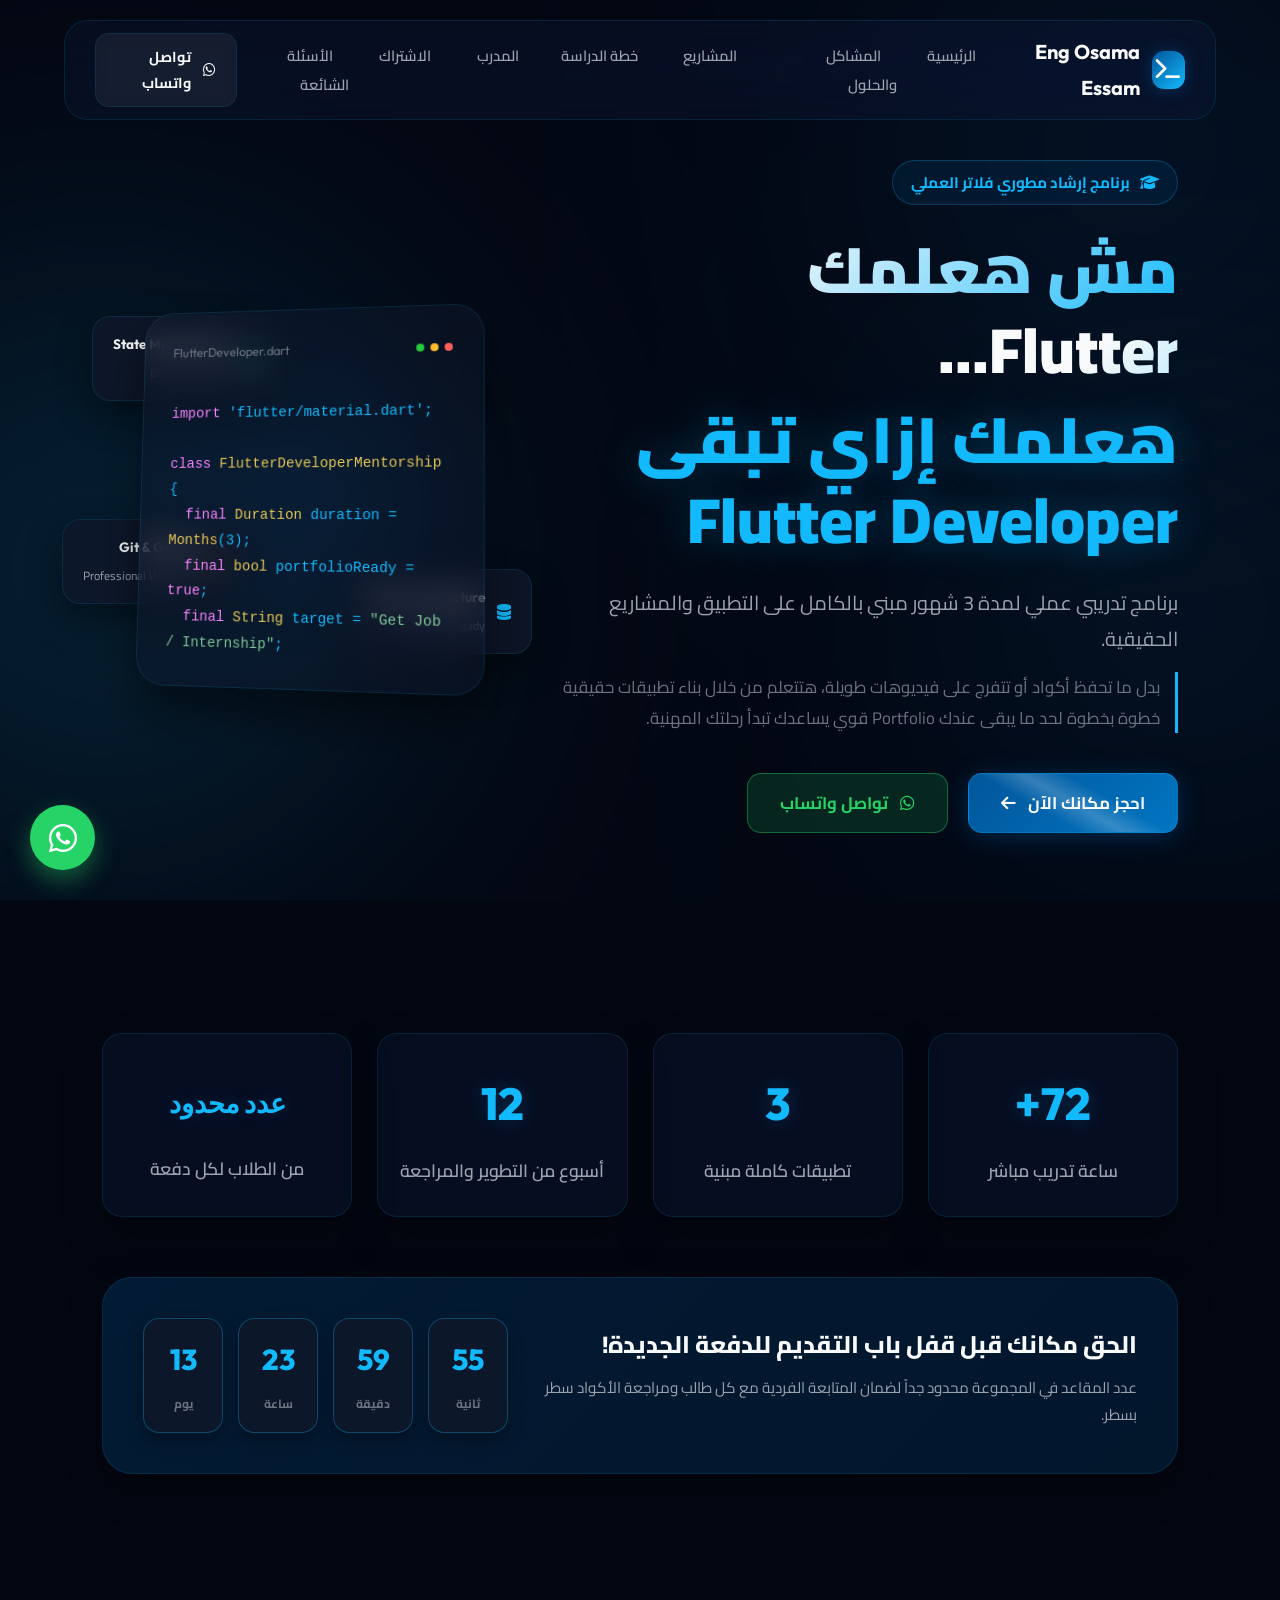
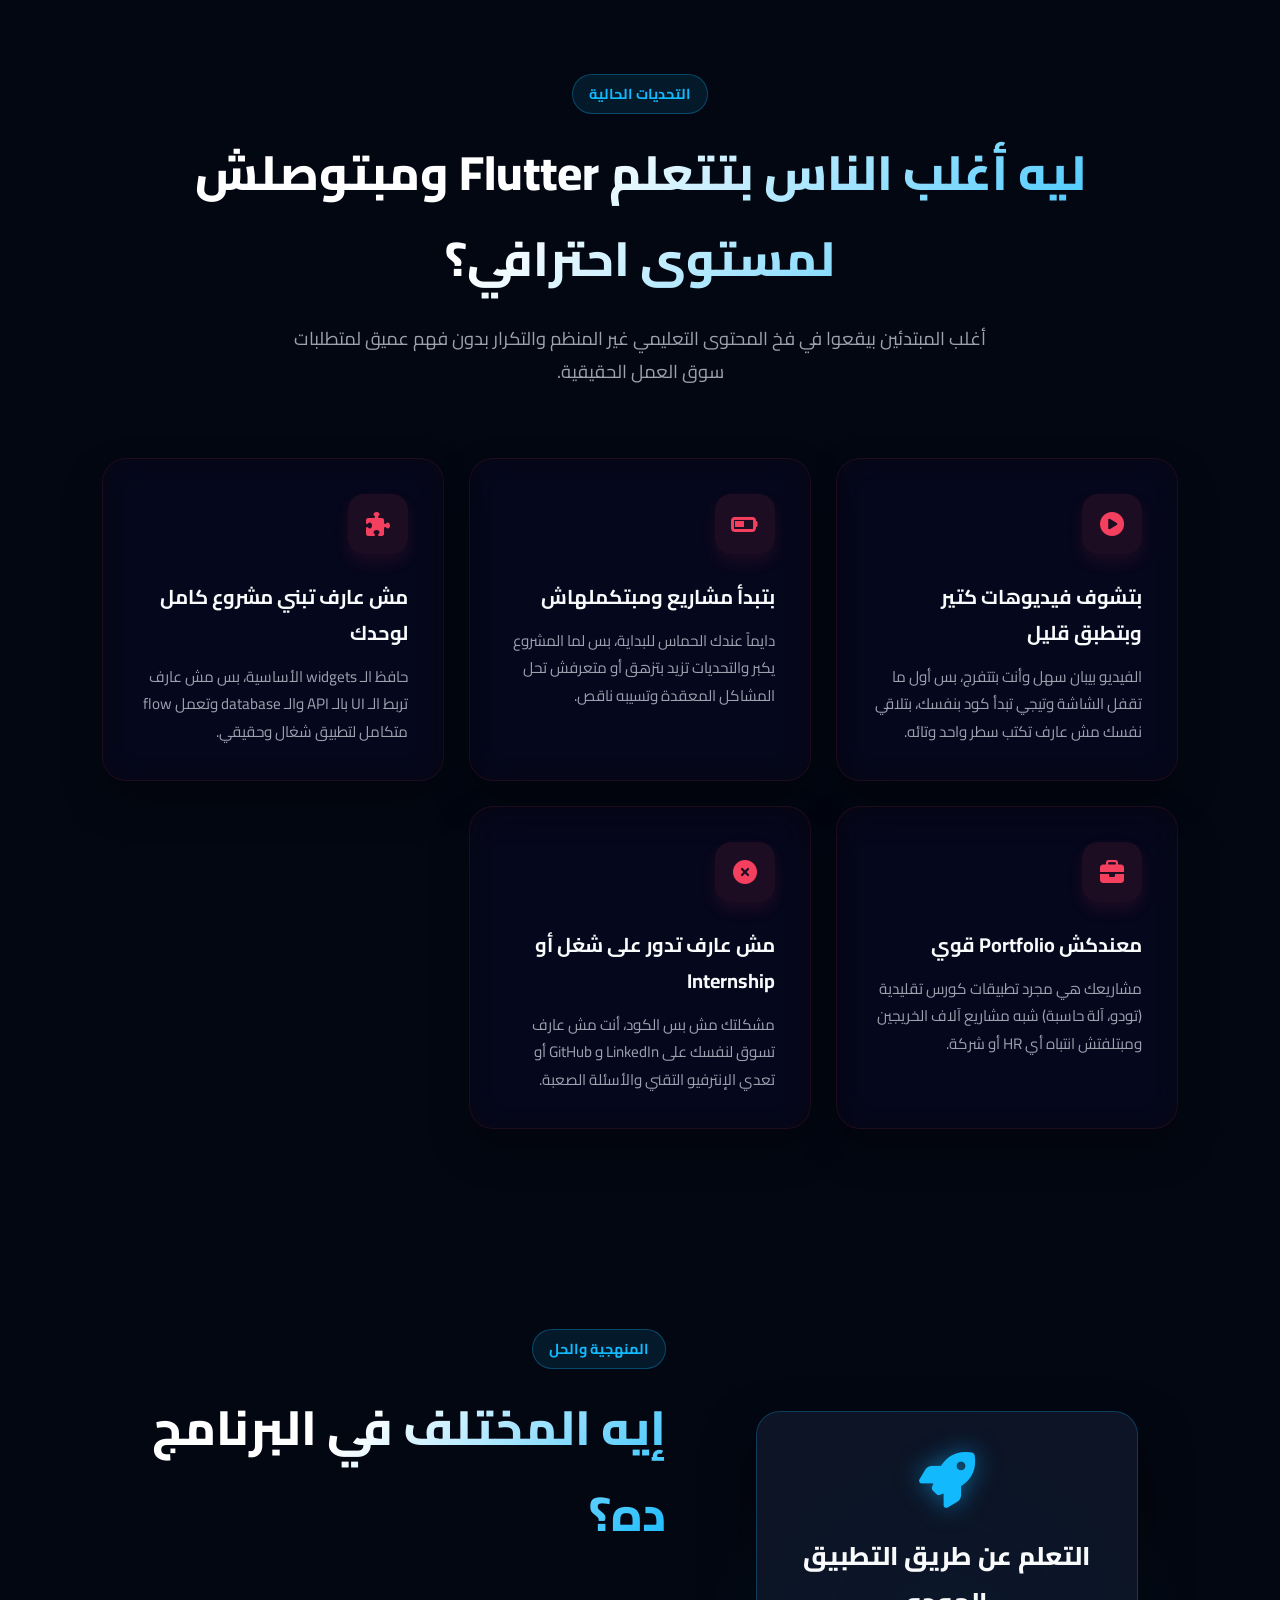
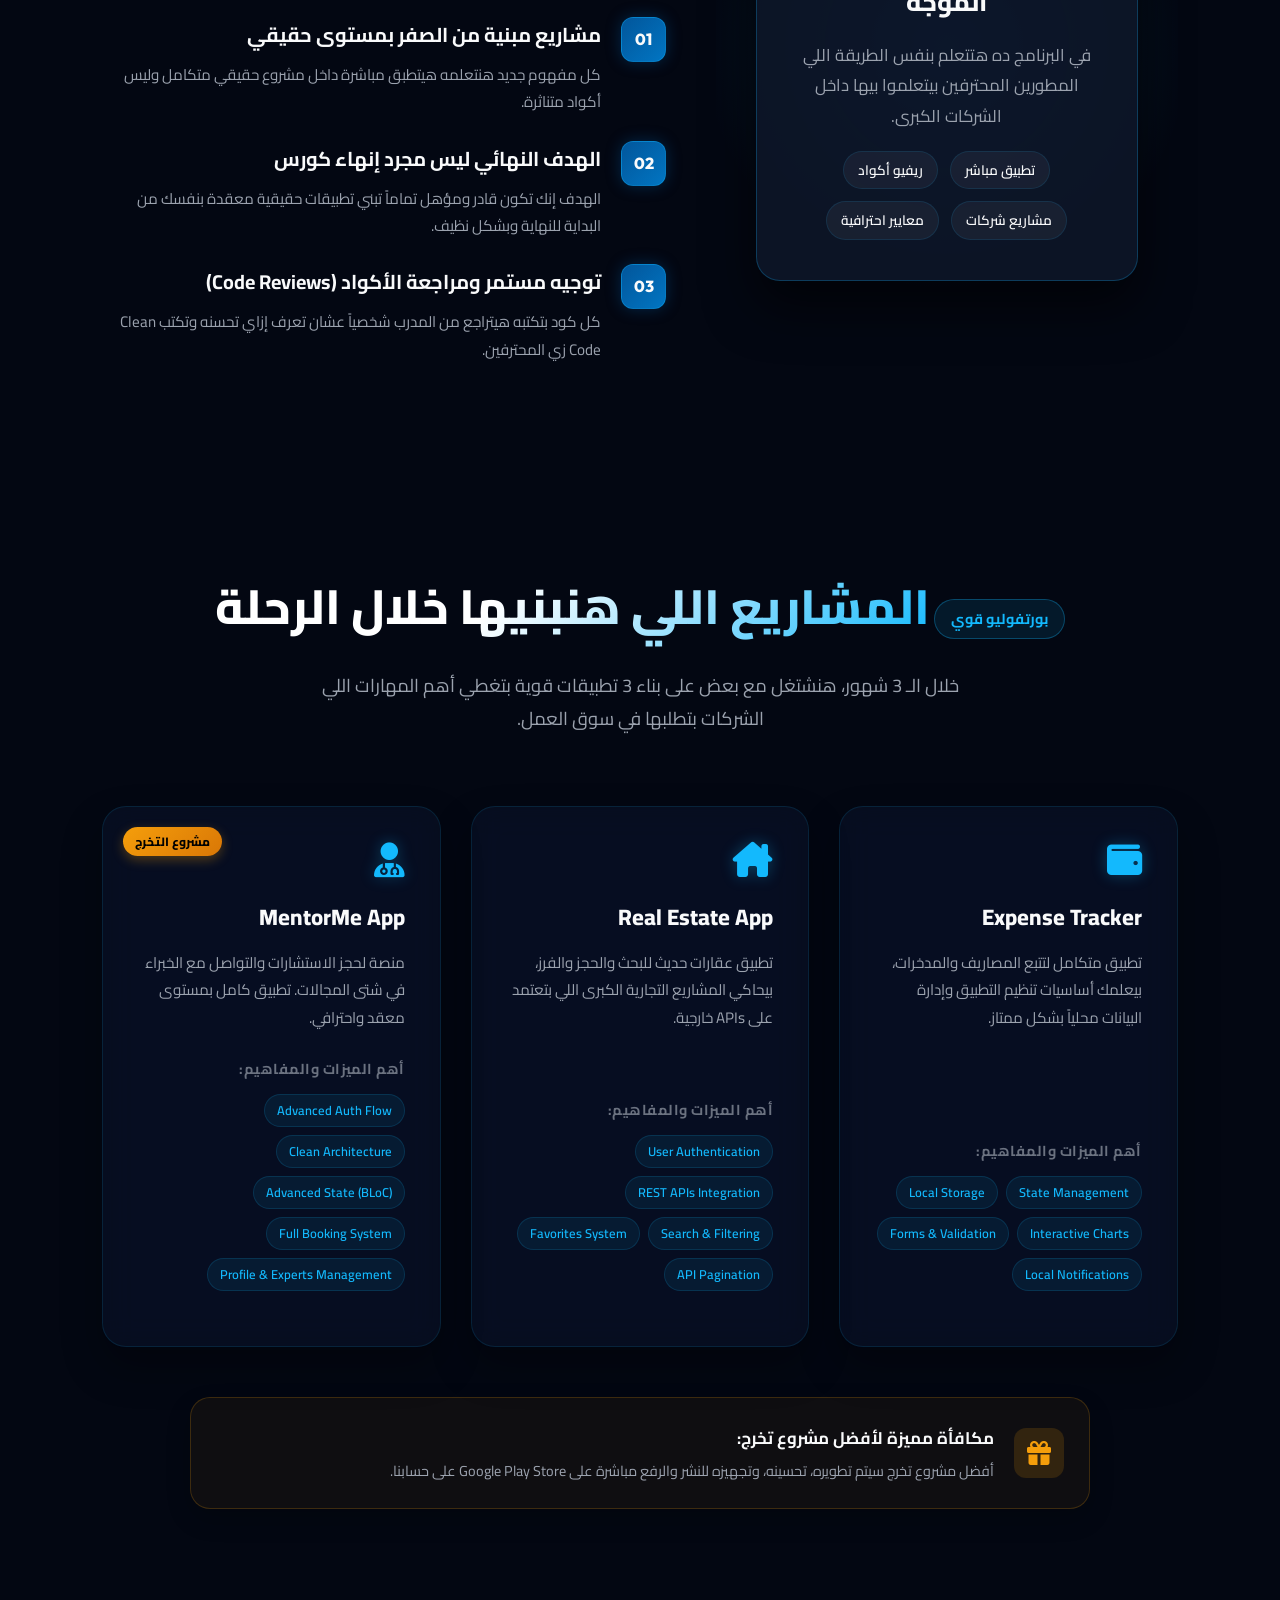
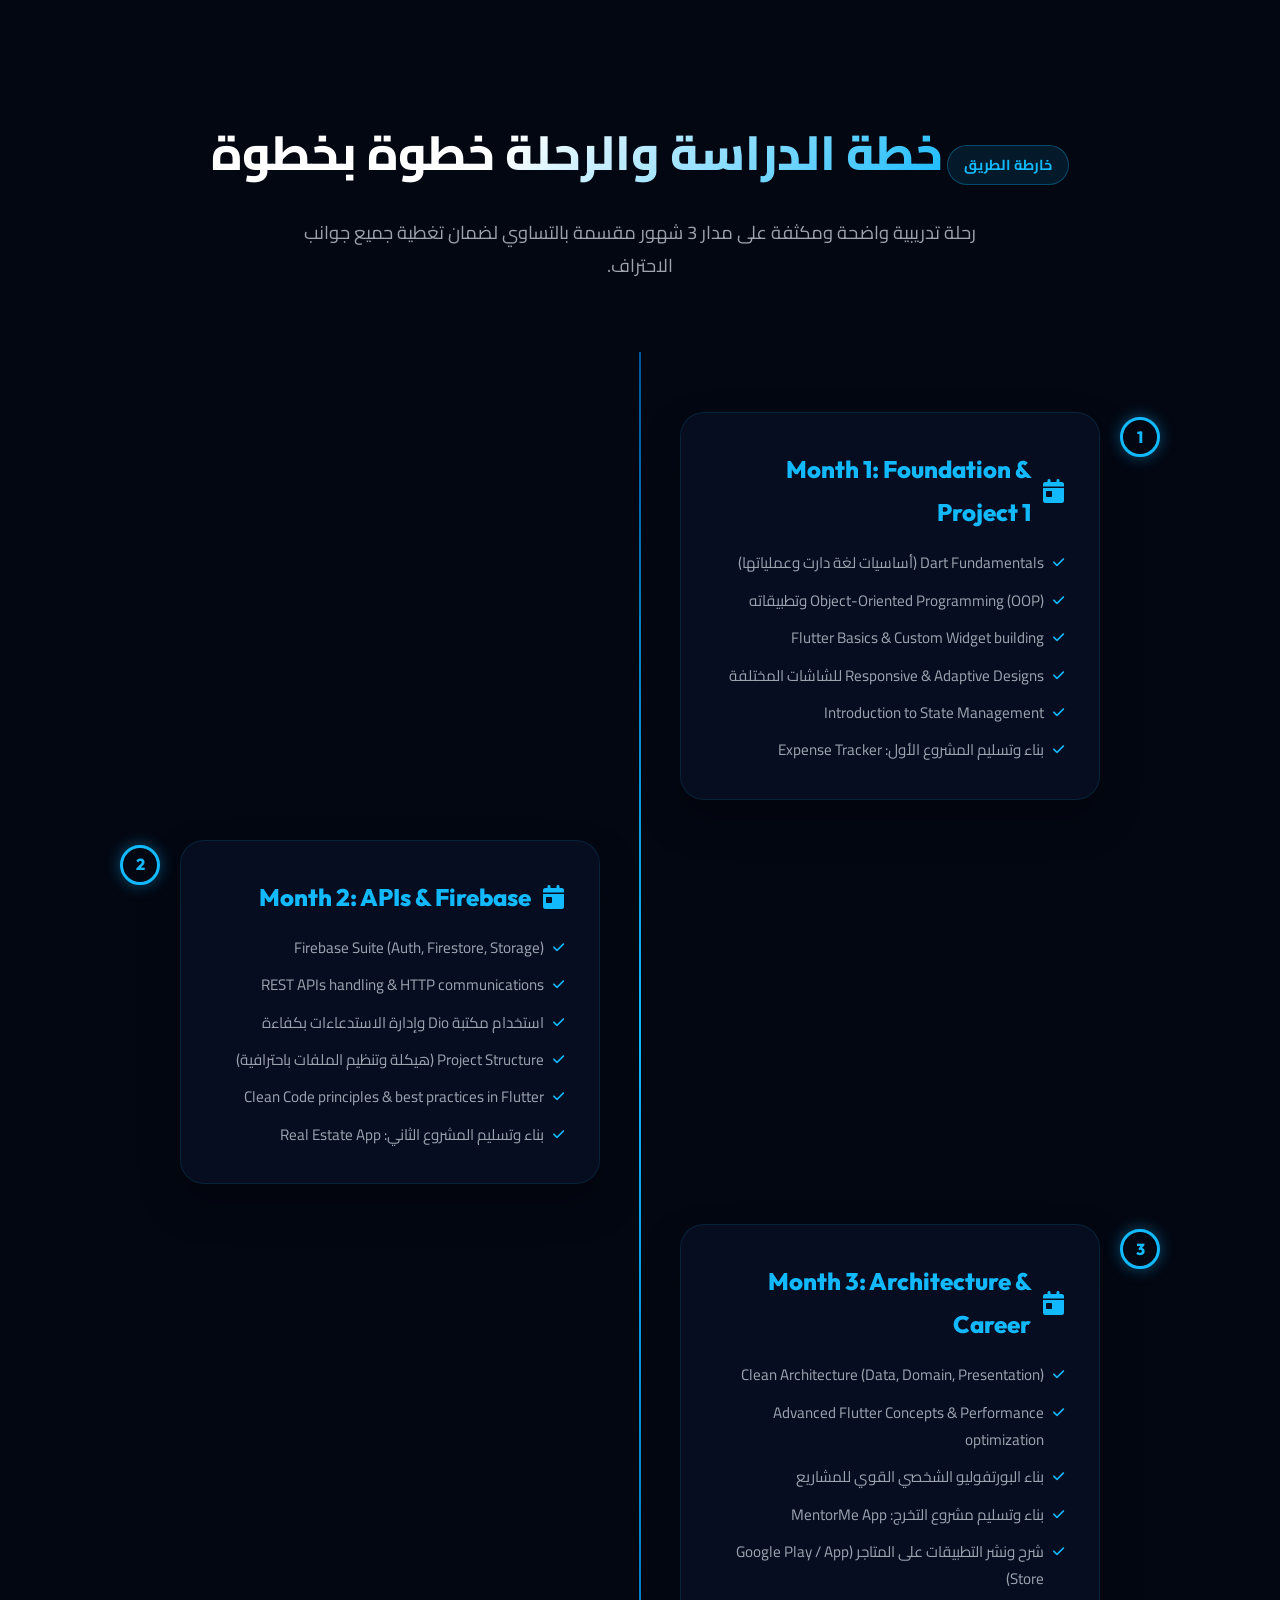
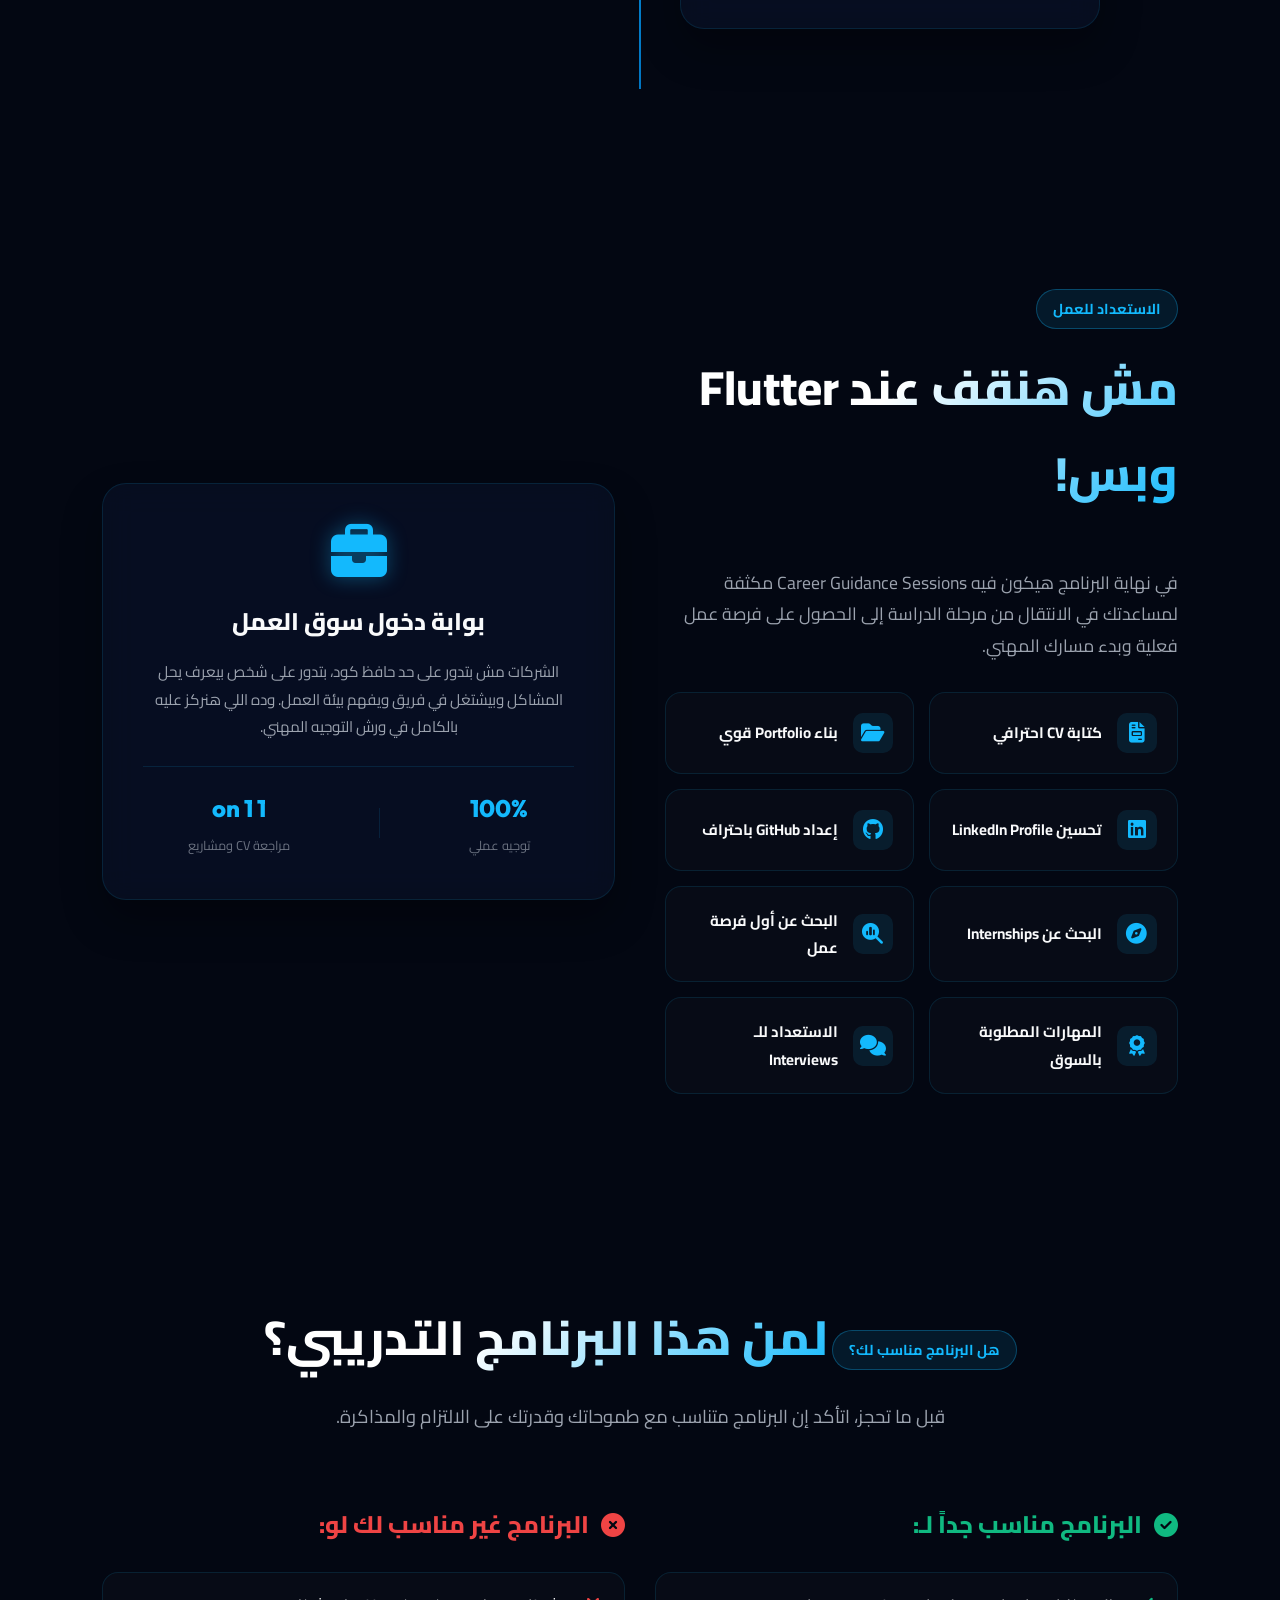
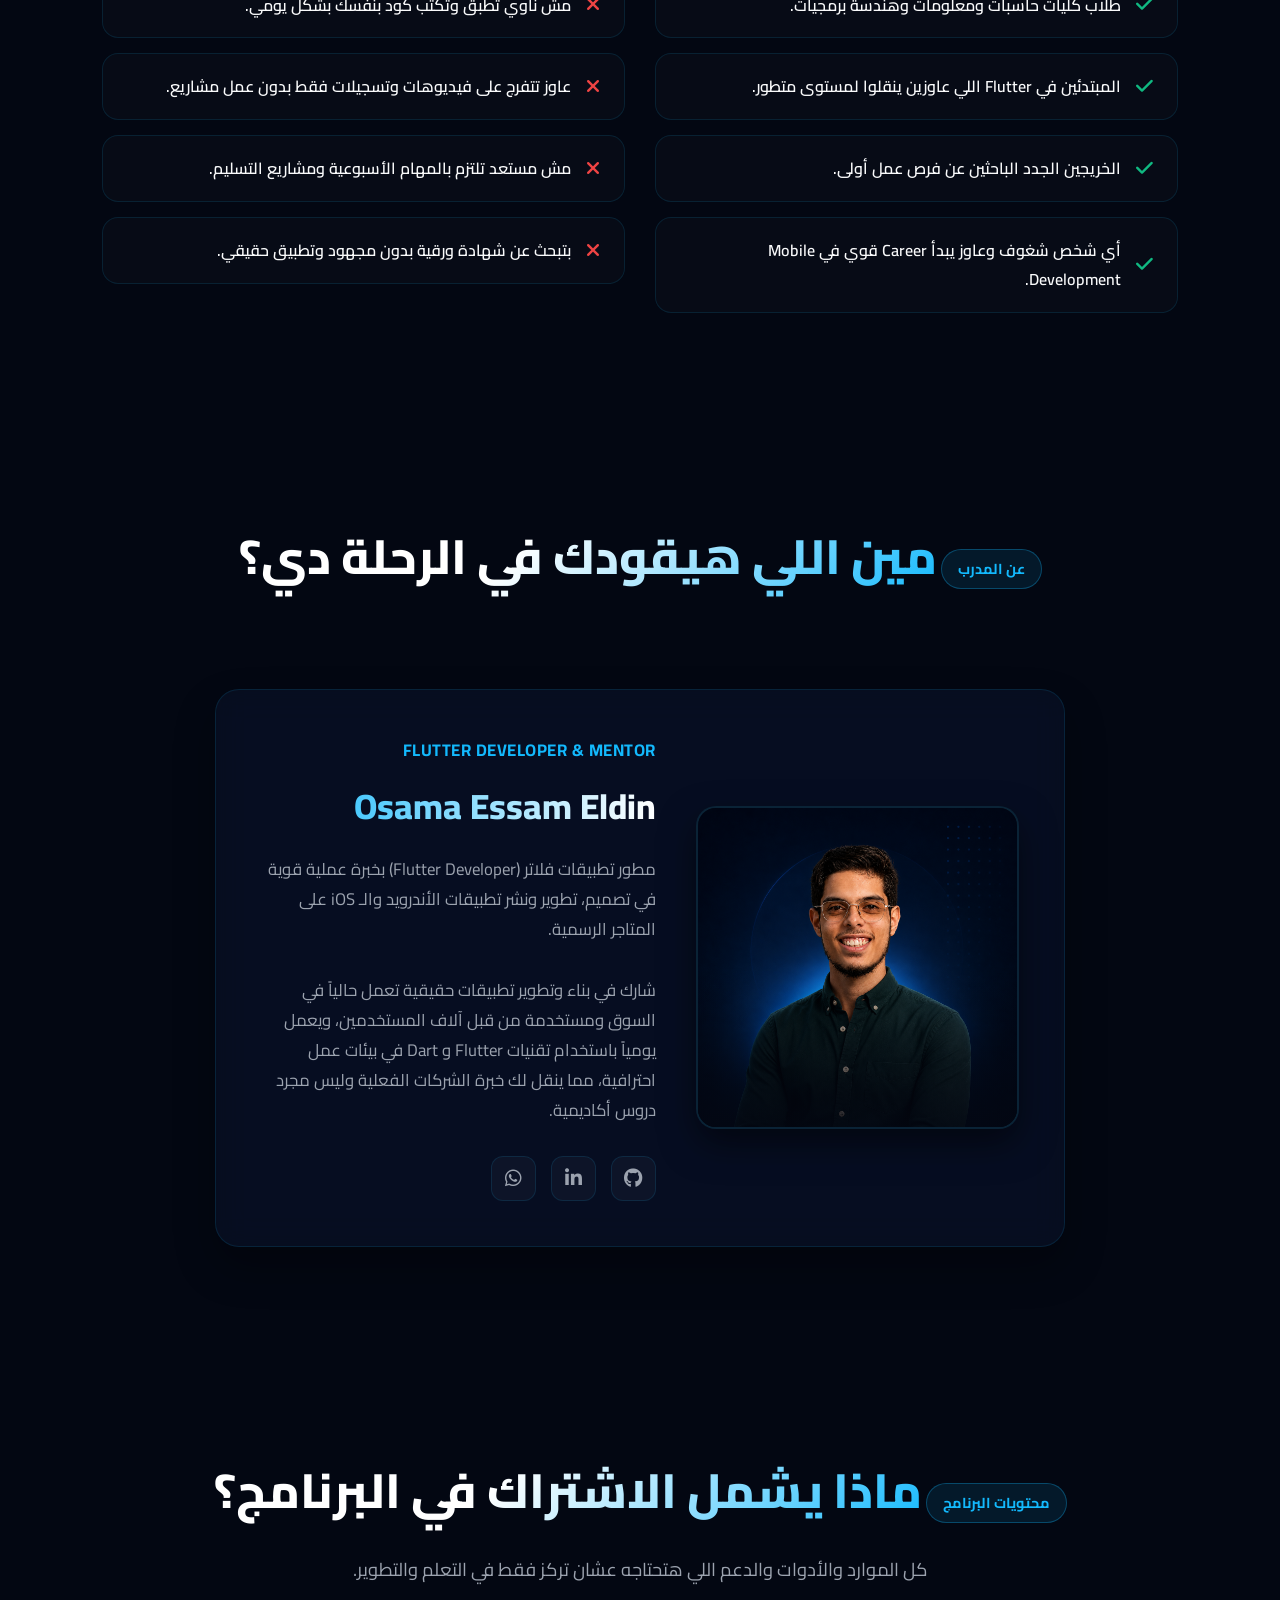
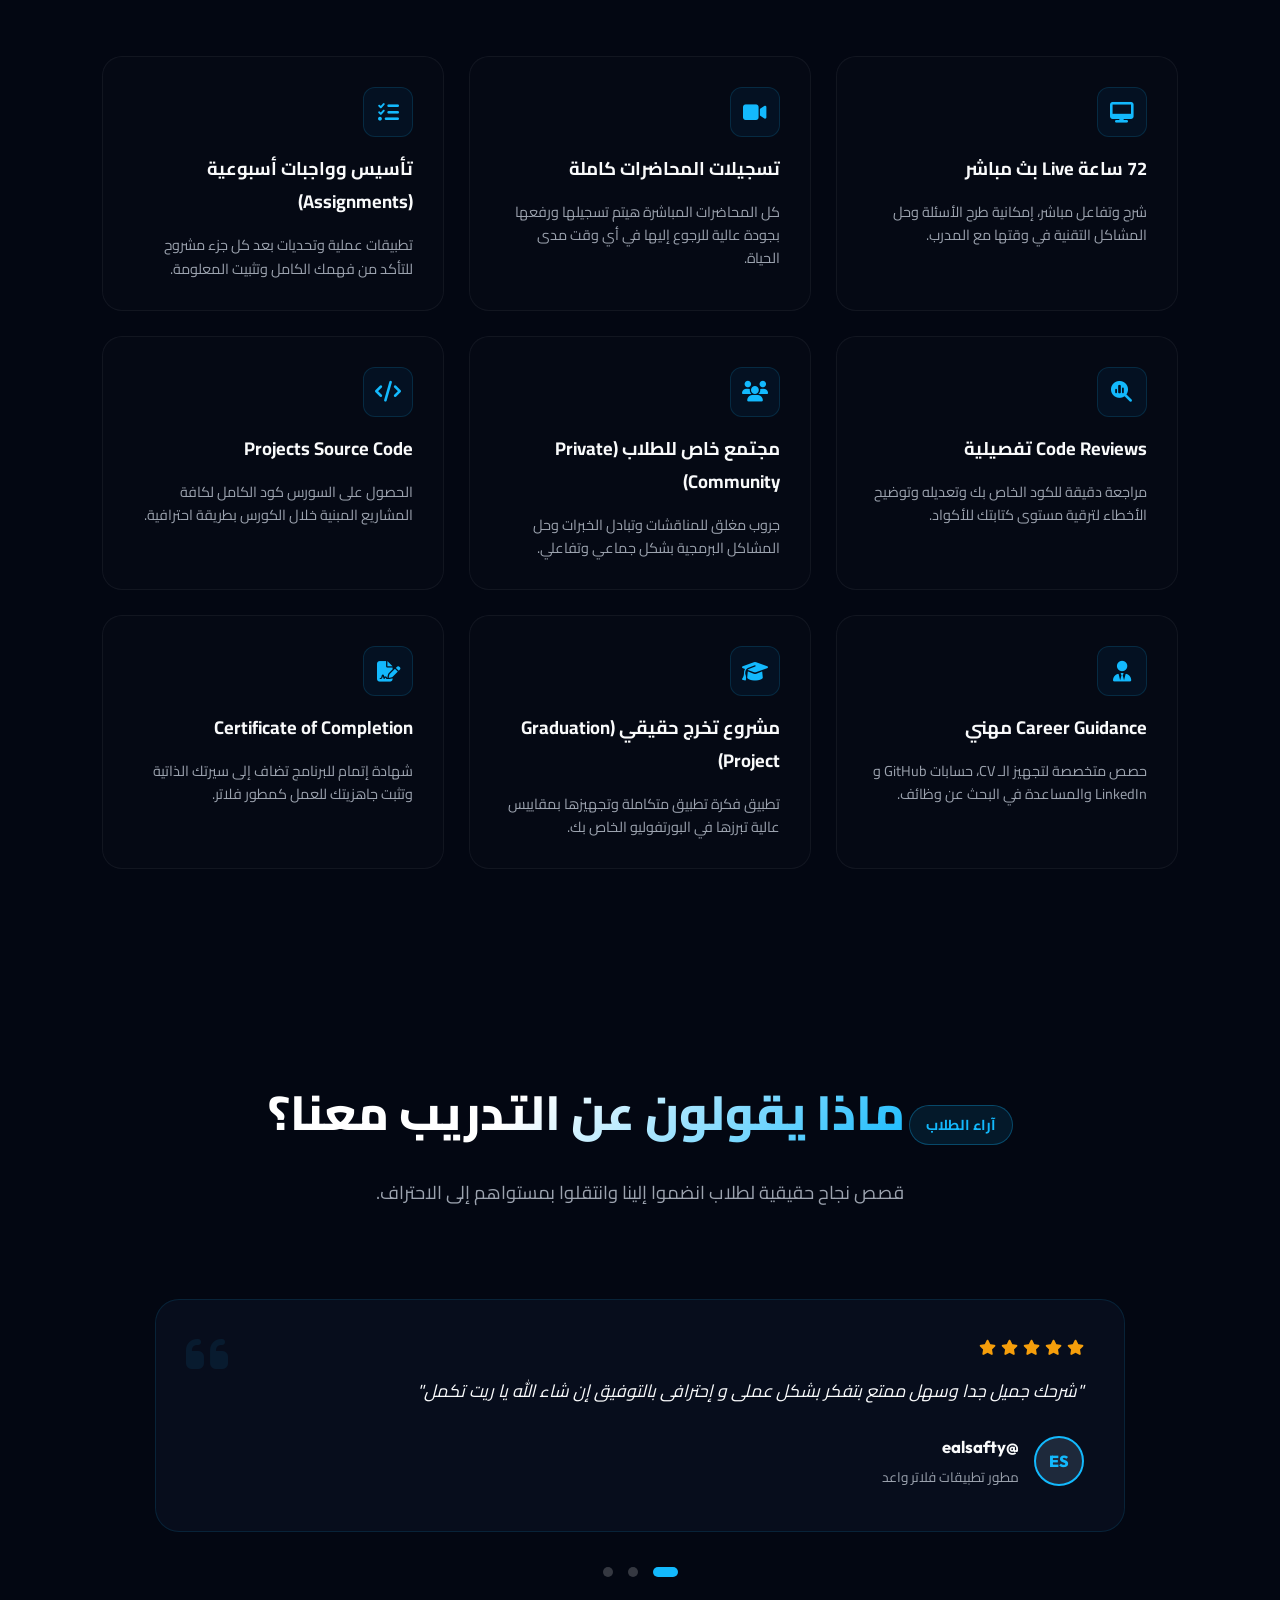
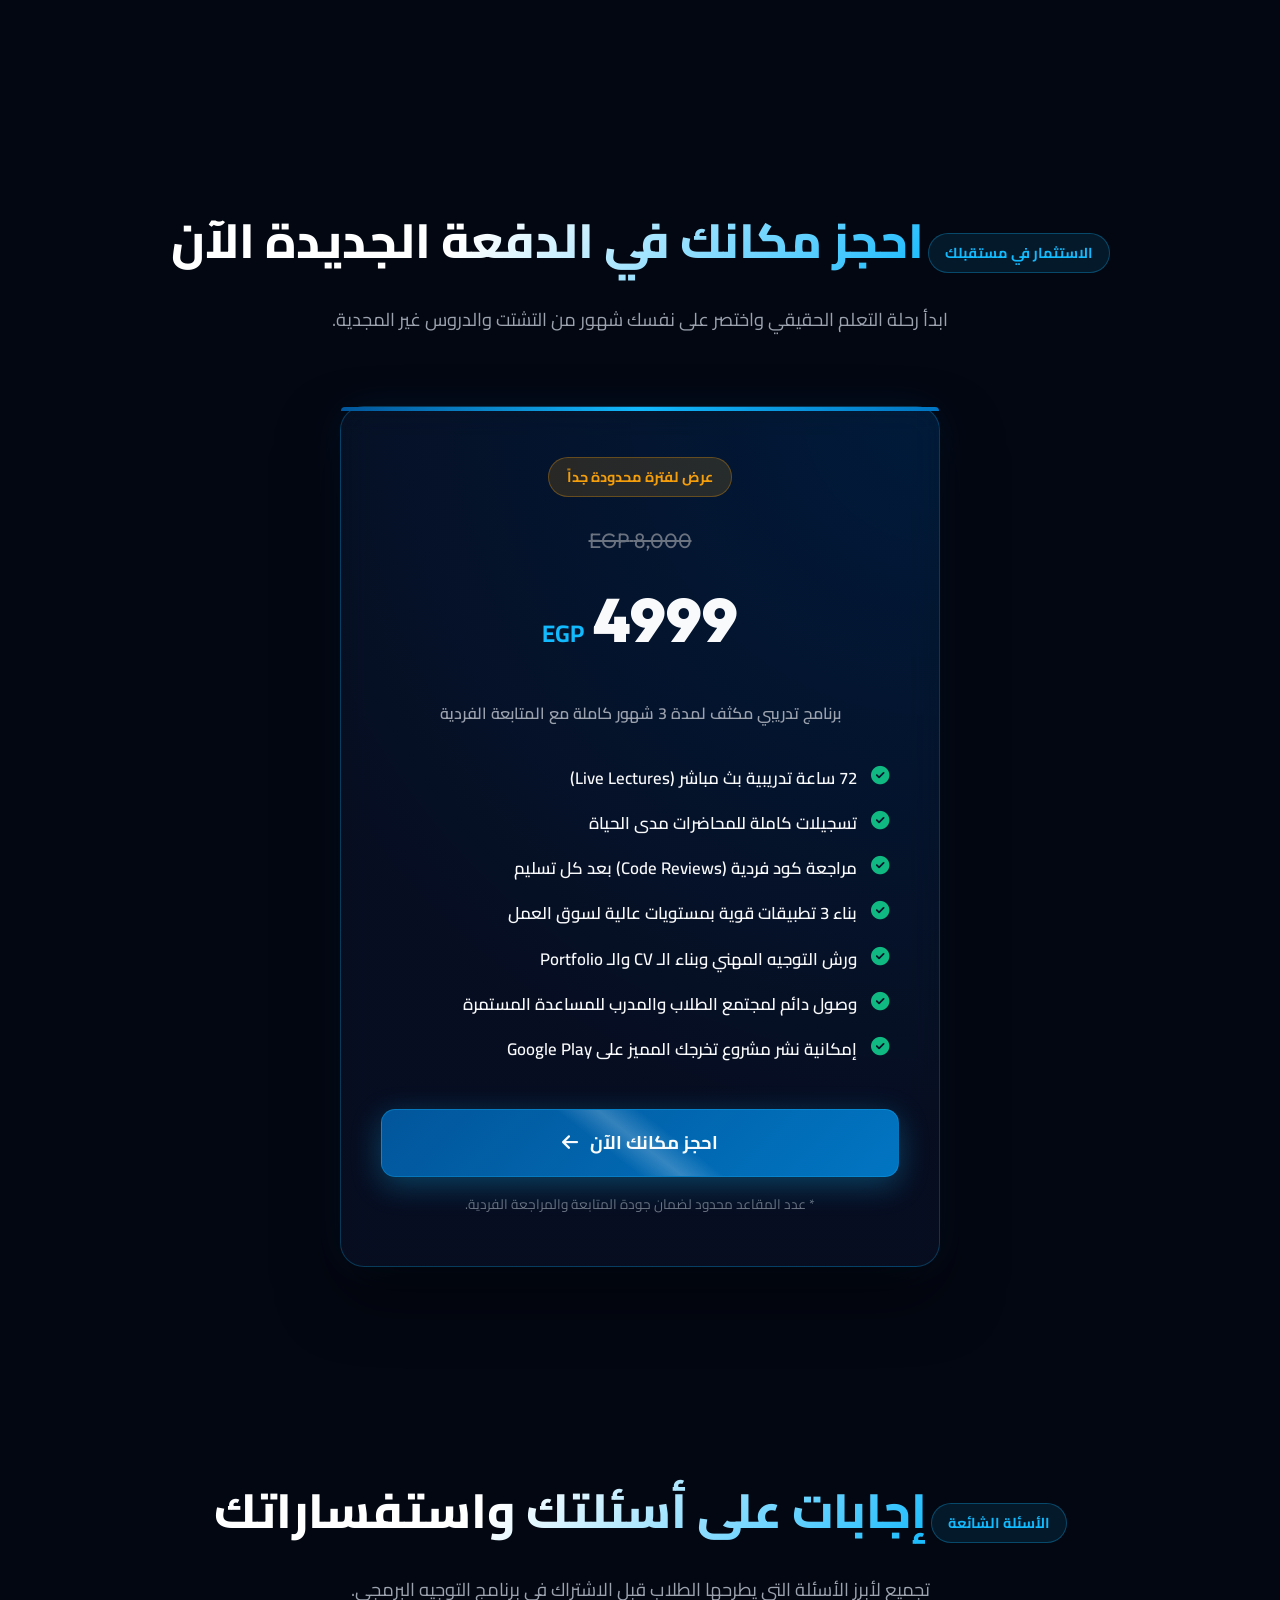
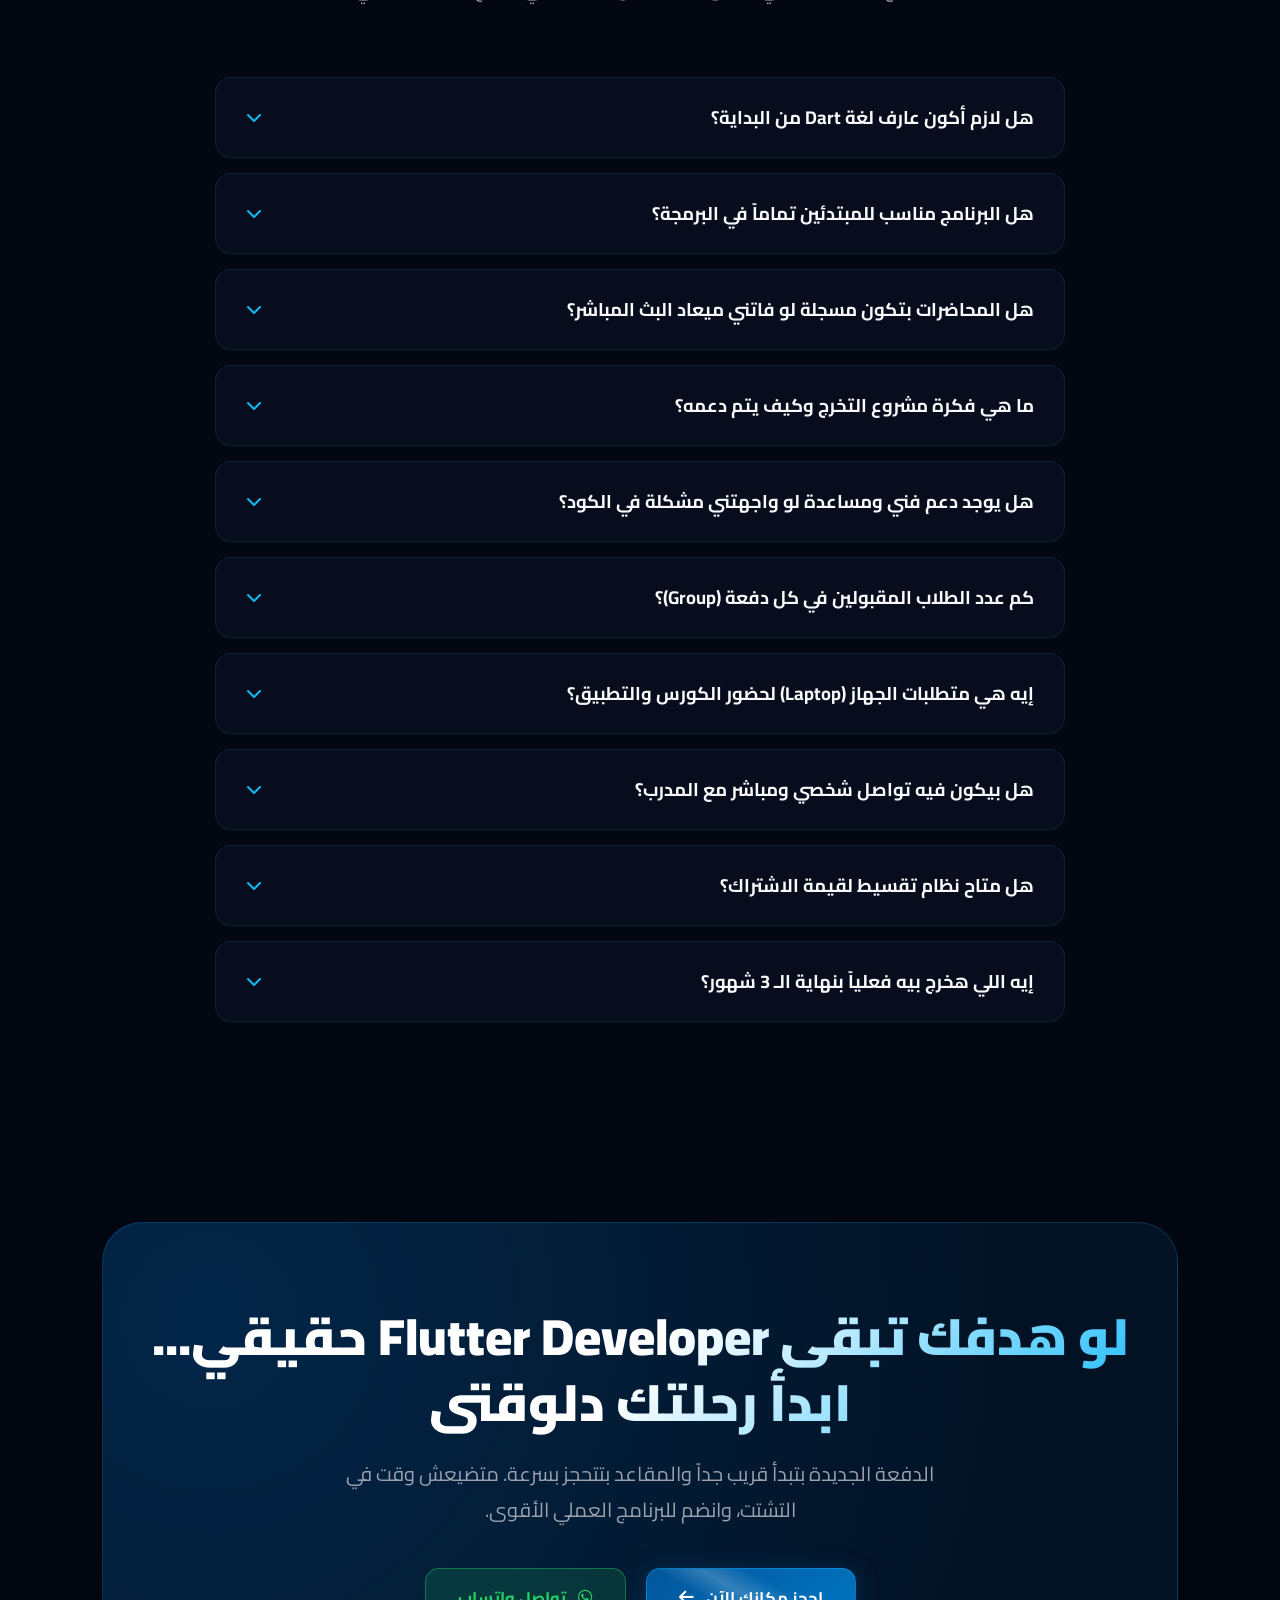
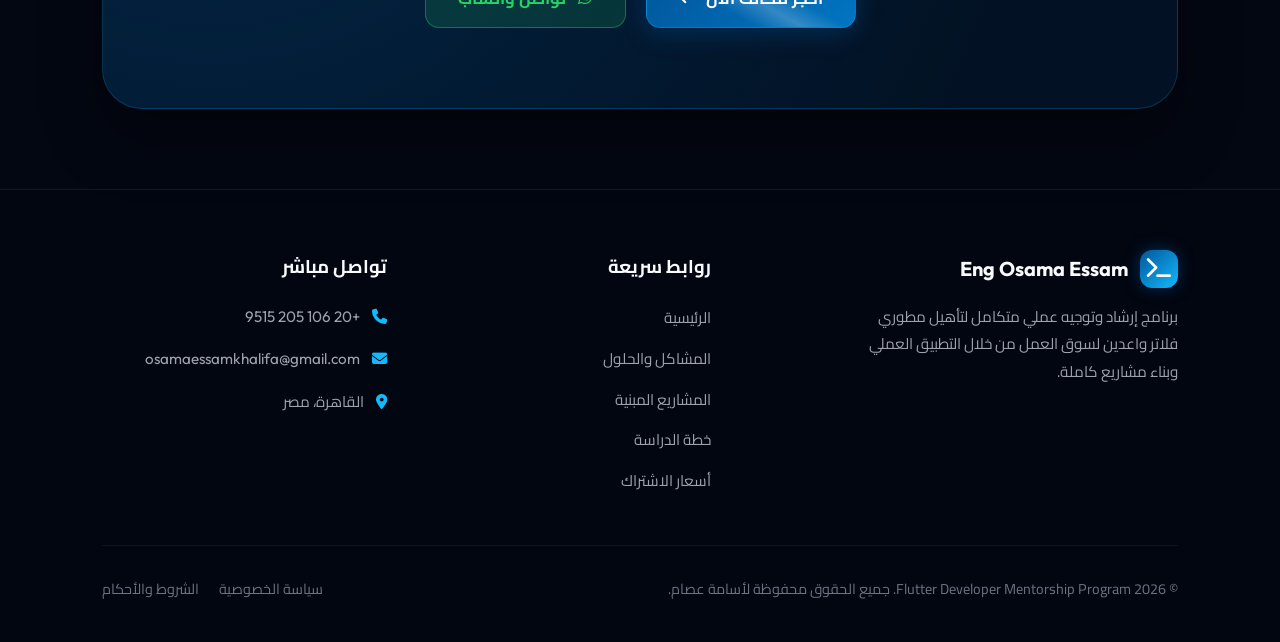
==== index.html @ 815bb459 "init" ====
<!DOCTYPE html>
<html lang="ar" dir="rtl">

<head>
    <meta charset="UTF-8">
    <meta name="viewport" content="width=device-width, initial-scale=1.0">
    <title>برنامج إرشاد مطوري Flutter | Flutter Developer Mentorship Program</title>

    <!-- SEO Meta Tags -->
    <meta name="description"
        content="برنامج تدريبي عملي مكثف لمدة 3 شهور لتصبح مطور Flutter محترف. تعلم عن طريق بناء مشاريع حقيقية وتصميم بورتفوليو قوي ومرافقة خطوة بخطوة من مدرب خبير.">
    <meta name="keywords"
        content="Flutter, Dart, Mobile Development, Mentorship, Flutter Course, تعلم فلاتر, كورس فلاتر, برمجة تطبيقات">
    <meta name="author" content="Osama Essam Eldin">

    <!-- Open Graph / Facebook -->
    <meta property="og:type" content="website">
    <meta property="og:title" content="برنامج إرشاد مطوري Flutter | Flutter Developer Mentorship">
    <meta property="og:description"
        content="برنامج تدريبي عملي مكثف لمدة 3 شهور مبني بالكامل على التطبيق والمشاريع الحقيقية.">
    <meta property="og:image" content="osama.png">

    <!-- Fonts & Icons -->
    <link rel="preconnect" href="https://fonts.googleapis.com">
    <link rel="preconnect" href="https://fonts.gstatic.com" crossorigin>
    <link
        href="https://fonts.googleapis.com/css2?family=Cairo:wght@300;400;500;600;700;800;900&family=Outfit:wght@300;400;600;800&display=swap"
        rel="stylesheet">
    <link rel="stylesheet" href="https://cdnjs.cloudflare.com/ajax/libs/font-awesome/6.4.0/css/all.min.css">

    <!-- AOS Library for Scroll Animations -->
    <link href="https://unpkg.com/aos@2.3.1/dist/aos.css" rel="stylesheet">

    <!-- Project Stylesheets -->
    <link rel="stylesheet" href="css/base.css">
    <link rel="stylesheet" href="css/components.css">
    <link rel="stylesheet" href="css/navbar.css">
    <link rel="stylesheet" href="css/hero.css">
    <link rel="stylesheet" href="css/sections.css">
    <link rel="stylesheet" href="css/instructor.css">
    <link rel="stylesheet" href="css/testimonials.css">
    <link rel="stylesheet" href="css/pricing.css">
    <link rel="stylesheet" href="css/faq.css">
    <link rel="stylesheet" href="css/footer.css">
</head>

<body>
    <!-- Background Blobs -->
    <div class="bg-blobs">
        <div class="blob blob-1"></div>
        <div class="blob blob-2"></div>
        <div class="blob blob-3"></div>
    </div>

    <!-- Navigation Header -->
    <header id="navbar">
        <div class="nav-container">
            <a href="#" class="logo">
                <div class="logo-icon"><i class="fa-solid fa-terminal"></i></div>
                <span class="en-text" style="font-weight: 700;">Eng Osama Essam</span>
            </a>

            <ul class="nav-menu" id="nav-menu">
                <li><a href="#hero" class="nav-link">الرئيسية</a></li>
                <li><a href="#problems" class="nav-link">المشاكل والحلول</a></li>
                <li><a href="#projects" class="nav-link">المشاريع</a></li>
                <li><a href="#roadmap" class="nav-link">خطة الدراسة</a></li>
                <li><a href="#instructor" class="nav-link">المدرب</a></li>
                <li><a href="#pricing" class="nav-link">الاشتراك</a></li>
                <li><a href="#faq" class="nav-link">الأسئلة الشائعة</a></li>
            </ul>

            <div class="nav-btn-wrapper">
                <a href="https://wa.me/201062059515?text=أهلاً أسامة، مهتم ببرنامج إرشاد مطوري Flutter وأود حجز مقعد."
                    target="_blank" class="btn btn-secondary">
                    <i class="fa-brands fa-whatsapp"></i> تواصل واتساب
                </a>
            </div>

            <button class="hamburger" id="hamburger-menu">
                <i class="fa-solid fa-bars"></i>
            </button>
        </div>
    </header>

    <!-- Hero Section -->
    <section class="hero" id="hero">
        <div class="hero-container">
            <div class="hero-content" data-aos="fade-left" data-aos-duration="1000">
                <div class="hero-title-badge">
                    <i class="fa-solid fa-graduation-cap"></i>
                    <span>برنامج إرشاد مطوري فلاتر العملي</span>
                </div>
                <h1 class="hero-headline">
                    <span class="gradient">مش هعلمك Flutter...</span>
                    <span class="accent">هعلمك إزاي تبقى Flutter Developer</span>
                </h1>
                <div class="hero-subheadline">
                    <p>برنامج تدريبي عملي لمدة 3 شهور مبني بالكامل على التطبيق والمشاريع الحقيقية.</p>
                    <p>بدل ما تحفظ أكواد أو تتفرج على فيديوهات طويلة، هتتعلم من خلال بناء تطبيقات حقيقية خطوة بخطوة لحد
                        ما يبقى عندك Portfolio قوي يساعدك تبدأ رحلتك المهنية.</p>
                </div>
                <div class="hero-ctas">
                    <a href="#pricing" class="btn btn-primary">
                        احجز مكانك الآن <i class="fa-solid fa-arrow-left"></i>
                    </a>
                    <a href="https://wa.me/201062059515?text=أهلاً أسامة، مهتم ببرنامج إرشاد مطوري Flutter وأود حجز مقعد."
                        target="_blank" class="btn btn-whatsapp">
                        <i class="fa-brands fa-whatsapp"></i> تواصل واتساب
                    </a>
                </div>
            </div>

            <div class="hero-graphic" data-aos="zoom-in" data-aos-duration="1200">
                <div class="mockup-wrapper">
                    <!-- Floating Widget 1 -->
                    <div class="hero-widget widget-1">
                        <i class="fa-solid fa-circle-check" style="color: #10B981;"></i>
                        <div>
                            <strong style="display:block; font-size:0.85rem; font-family: var(--font-en);">State
                                Management</strong>
                            <span style="font-size:0.75rem; color:var(--text-secondary);">BLoC & Provider</span>
                        </div>
                    </div>
                    <!-- Floating Widget 2 -->
                    <div class="hero-widget widget-2">
                        <i class="fa-solid fa-database" style="color: #13B9FD;"></i>
                        <div>
                            <strong style="display:block; font-size:0.85rem; font-family: var(--font-en);">Clean
                                Architecture</strong>
                            <span style="font-size:0.75rem; color:var(--text-secondary);">Enterprise Ready</span>
                        </div>
                    </div>
                    <!-- Floating Widget 3 -->
                    <div class="hero-widget widget-3">
                        <i class="fa-solid fa-code-branch" style="color: #F59E0B;"></i>
                        <div>
                            <strong style="display:block; font-size:0.85rem; font-family: var(--font-en);">Git &
                                GitHub</strong>
                            <span style="font-size:0.75rem; color:var(--text-secondary);">Professional Workflow</span>
                        </div>
                    </div>

                    <!-- Main Coding Card Mockup -->
                    <div class="hero-main-card">
                        <div class="card-header-bar">
                            <div class="card-dots">
                                <span class="card-dot dot-red"></span>
                                <span class="card-dot dot-yellow"></span>
                                <span class="card-dot dot-green"></span>
                            </div>
                            <span
                                style="font-size:0.8rem; color:var(--text-muted); font-family: var(--font-en);">FlutterDeveloper.dart</span>
                        </div>
                        <div class="card-code">
                            <span class="keyword">import</span> 'flutter/material.dart';<br><br>
                            <span class="keyword">class</span> <span class="class">FlutterDeveloperMentorship</span>
                            {<br>
                            &nbsp;&nbsp;<span class="keyword">final</span> <span class="class">Duration</span> duration
                            = <span class="class">Months</span>(3);<br>
                            &nbsp;&nbsp;<span class="keyword">final</span> <span class="class">bool</span>
                            portfolioReady = <span class="keyword">true</span>;<br>
                            &nbsp;&nbsp;<span class="keyword">final</span> <span class="class">String</span> target =
                            <span class="string">"Get Job / Internship"</span>;<br><br>
                            &nbsp;&nbsp;<span class="class">void</span> <span class="class">startJourney</span>() {<br>
                            &nbsp;&nbsp;&nbsp;&nbsp;codeReviewEveryAssignment();<br>
                            &nbsp;&nbsp;&nbsp;&nbsp;buildProductionApps();<br>
                            &nbsp;&nbsp;&nbsp;&nbsp;practiceArchitecture();<br>
                            &nbsp;&nbsp;}<br>
                            }
                        </div>
                    </div>
                </div>
            </div>
        </div>
    </section>

    <!-- Trust & Stats Section -->
    <section class="section-padding" id="stats">
        <div class="stats-grid">
            <div class="glass-card stat-card" data-aos="fade-up" data-aos-delay="100">
                <div class="stat-number">72+</div>
                <div class="stat-label">ساعة تدريب مباشر</div>
            </div>
            <div class="glass-card stat-card" data-aos="fade-up" data-aos-delay="200">
                <div class="stat-number">3</div>
                <div class="stat-label">تطبيقات كاملة مبنية</div>
            </div>
            <div class="glass-card stat-card" data-aos="fade-up" data-aos-delay="300">
                <div class="stat-number">12</div>
                <div class="stat-label">أسبوع من التطوير والمراجعة</div>
            </div>
            <div class="glass-card stat-card" data-aos="fade-up" data-aos-delay="400">
                <div class="stat-number" style="font-size: 1.7rem; padding-top: 15px; padding-bottom: 15px;">عدد محدود
                </div>
                <div class="stat-label">من الطلاب لكل دفعة</div>
            </div>
        </div>

        <!-- Countdown urgency banner -->
        <div class="countdown-banner" data-aos="zoom-in">
            <div class="countdown-text">
                <h3>الحق مكانك قبل قفل باب التقديم للدفعة الجديدة!</h3>
                <p>عدد المقاعد في المجموعة محدود جداً لضمان المتابعة الفردية مع كل طالب ومراجعة الأكواد سطر بسطر.</p>
            </div>
            <div class="timer-boxes">
                <div class="timer-box">
                    <span class="timer-val" id="days">00</span>
                    <span class="timer-unit">يوم</span>
                </div>
                <div class="timer-box">
                    <span class="timer-val" id="hours">00</span>
                    <span class="timer-unit">ساعة</span>
                </div>
                <div class="timer-box">
                    <span class="timer-val" id="minutes">00</span>
                    <span class="timer-unit">دقيقة</span>
                </div>
                <div class="timer-box">
                    <span class="timer-val" id="seconds">00</span>
                    <span class="timer-unit">ثانية</span>
                </div>
            </div>
        </div>
    </section>

    <!-- Problem Section -->
    <section class="section-padding" id="problems">
        <div class="section-header" data-aos="fade-up">
            <span class="badge">التحديات الحالية</span>
            <h2>ليه أغلب الناس بتتعلم Flutter ومبتوصلش لمستوى احترافي؟</h2>
            <p>أغلب المبتدئين بيقعوا في فخ المحتوى التعليمي غير المنظم والتكرار بدون فهم عميق لمتطلبات سوق العمل
                الحقيقية.</p>
        </div>

        <div class="problems-grid">
            <!-- Problem 1 -->
            <div class="glass-card problem-card" data-aos="fade-up" data-aos-delay="100">
                <div class="problem-icon-wrapper">
                    <i class="fa-solid fa-circle-play"></i>
                </div>
                <h3>بتشوف فيديوهات كتير وبتطبق قليل</h3>
                <p>الفيديو بيبان سهل وأنت بتتفرج، بس أول ما تقفل الشاشة وتيجي تبدأ كود بنفسك، بتلاقي نفسك مش عارف تكتب
                    سطر واحد وتائه.</p>
            </div>
            <!-- Problem 2 -->
            <div class="glass-card problem-card" data-aos="fade-up" data-aos-delay="200">
                <div class="problem-icon-wrapper">
                    <i class="fa-solid fa-battery-half"></i>
                </div>
                <h3>بتبدأ مشاريع ومبتكملهاش</h3>
                <p>دايماً عندك الحماس للبداية، بس لما المشروع يكبر والتحديات تزيد بتزهق أو متعرفش تحل المشاكل المعقدة
                    وتسيبه ناقص.</p>
            </div>
            <!-- Problem 3 -->
            <div class="glass-card problem-card" data-aos="fade-up" data-aos-delay="300">
                <div class="problem-icon-wrapper">
                    <i class="fa-solid fa-puzzle-piece"></i>
                </div>
                <h3>مش عارف تبني مشروع كامل لوحدك</h3>
                <p>حافظ الـ widgets الأساسية، بس مش عارف تربط الـ UI بالـ API والـ database وتعمل flow متكامل لتطبيق
                    شغال وحقيقي.</p>
            </div>
            <!-- Problem 4 -->
            <div class="glass-card problem-card" data-aos="fade-up" data-aos-delay="400">
                <div class="problem-icon-wrapper">
                    <i class="fa-solid fa-briefcase"></i>
                </div>
                <h3>معندكش Portfolio قوي</h3>
                <p>مشاريعك هي مجرد تطبيقات كورس تقليدية (تودو، آلة حاسبة) شبه مشاريع آلاف الخريجين ومبتلفتش انتباه أي HR
                    أو شركة.</p>
            </div>
            <!-- Problem 5 -->
            <div class="glass-card problem-card" data-aos="fade-up" data-aos-delay="500">
                <div class="problem-icon-wrapper">
                    <i class="fa-solid fa-circle-xmark"></i>
                </div>
                <h3>مش عارف تدور على شغل أو Internship</h3>
                <p>مشكلتك مش بس الكود، أنت مش عارف تسوق لنفسك على LinkedIn و GitHub أو تعدي الإنترفيو التقني والأسئلة
                    الصعبة.</p>
            </div>
        </div>
    </section>

    <!-- Solution Section -->
    <section class="section-padding solution-section" id="solutions">
        <div class="solution-container">
            <div class="solution-image-box" data-aos="zoom-in" data-aos-duration="1000">
                <div class="solution-glow-card">
                    <i class="fa-solid fa-rocket main-icon"></i>
                    <h3>التعلم عن طريق التطبيق الموجه</h3>
                    <p>في البرنامج ده هتتعلم بنفس الطريقة اللي المطورين المحترفين بيتعلموا بيها داخل الشركات الكبرى.</p>
                    <div class="solution-badge-list">
                        <span class="solution-mini-badge">تطبيق مباشر</span>
                        <span class="solution-mini-badge">ريفيو أكواد</span>
                        <span class="solution-mini-badge">مشاريع شركات</span>
                        <span class="solution-mini-badge">معايير احترافية</span>
                    </div>
                </div>
            </div>

            <div class="solution-content" data-aos="fade-right" data-aos-duration="1000">
                <div class="section-header" style="text-align: right; margin-bottom: 40px;">
                    <span class="badge">المنهجية والحل</span>
                    <h2>إيه المختلف في البرنامج ده؟</h2>
                </div>
                <div class="solution-list">
                    <div class="solution-item">
                        <div class="solution-num-badge">01</div>
                        <div class="solution-item-content">
                            <h3>مشاريع مبنية من الصفر بمستوى حقيقي</h3>
                            <p>كل مفهوم جديد هنتعلمه هيتطبق مباشرة داخل مشروع حقيقي متكامل وليس أكواد متناثرة.</p>
                        </div>
                    </div>
                    <div class="solution-item">
                        <div class="solution-num-badge">02</div>
                        <div class="solution-item-content">
                            <h3>الهدف النهائي ليس مجرد إنهاء كورس</h3>
                            <p>الهدف إنك تكون قادر ومؤهل تماماً تبني تطبيقات حقيقية معقدة بنفسك من البداية للنهاية وبشكل
                                نظيف.</p>
                        </div>
                    </div>
                    <div class="solution-item">
                        <div class="solution-num-badge">03</div>
                        <div class="solution-item-content">
                            <h3>توجيه مستمر ومراجعة الأكواد (Code Reviews)</h3>
                            <p>كل كود بتكتبه هيتراجع من المدرب شخصياً عشان تعرف إزاي تحسنه وتكتب Clean Code زي
                                المحترفين.</p>
                        </div>
                    </div>
                </div>
            </div>
        </div>
    </section>

    <!-- Projects Section -->
    <section class="section-padding" id="projects">
        <div class="section-header" data-aos="fade-up">
            <span class="badge">بورتفوليو قوي</span>
            <h2>المشاريع اللي هنبنيها خلال الرحلة</h2>
            <p>خلال الـ 3 شهور، هنشتغل مع بعض على بناء 3 تطبيقات قوية بتغطي أهم المهارات اللي الشركات بتطلبها في سوق
                العمل.</p>
        </div>

        <div class="projects-grid">
            <!-- Project 1 -->
            <div class="glass-card project-card" data-aos="fade-up" data-aos-delay="100">
                <div>
                    <i class="fa-solid fa-wallet project-icon"></i>
                    <h3 class="project-title">Expense Tracker</h3>
                    <p class="project-desc">تطبيق متكامل لتتبع المصاريف والمدخرات، بيعلمك أساسيات تنظيم التطبيق وإدارة
                        البيانات محلياً بشكل ممتاز.</p>
                </div>
                <div>
                    <div class="project-features-title">أهم الميزات والمفاهيم:</div>
                    <div class="project-features">
                        <span class="feature-chip">State Management</span>
                        <span class="feature-chip">Local Storage</span>
                        <span class="feature-chip">Interactive Charts</span>
                        <span class="feature-chip">Forms & Validation</span>
                        <span class="feature-chip">Local Notifications</span>
                    </div>
                </div>
            </div>

            <!-- Project 2 -->
            <div class="glass-card project-card" data-aos="fade-up" data-aos-delay="200">
                <div>
                    <i class="fa-solid fa-house-chimney project-icon"></i>
                    <h3 class="project-title">Real Estate App</h3>
                    <p class="project-desc">تطبيق عقارات حديث للبحث والحجز والفرز، بيحاكي المشاريع التجارية الكبرى اللي
                        بتعتمد على APIs خارجية.</p>
                </div>
                <div>
                    <div class="project-features-title">أهم الميزات والمفاهيم:</div>
                    <div class="project-features">
                        <span class="feature-chip">User Authentication</span>
                        <span class="feature-chip">REST APIs Integration</span>
                        <span class="feature-chip">Search & Filtering</span>
                        <span class="feature-chip">Favorites System</span>
                        <span class="feature-chip">API Pagination</span>
                    </div>
                </div>
            </div>

            <!-- Project 3 -->
            <div class="glass-card project-card" data-aos="fade-up" data-aos-delay="300">
                <span class="graduation-badge">مشروع التخرج</span>
                <div>
                    <i class="fa-solid fa-user-doctor project-icon"></i>
                    <h3 class="project-title">MentorMe App</h3>
                    <p class="project-desc">منصة لحجز الاستشارات والتواصل مع الخبراء في شتى المجالات. تطبيق كامل بمستوى
                        معقد واحترافي.</p>
                </div>
                <div>
                    <div class="project-features-title">أهم الميزات والمفاهيم:</div>
                    <div class="project-features">
                        <span class="feature-chip">Advanced Auth Flow</span>
                        <span class="feature-chip">Clean Architecture</span>
                        <span class="feature-chip">Advanced State (BLoC)</span>
                        <span class="feature-chip">Full Booking System</span>
                        <span class="feature-chip">Profile & Experts Management</span>
                    </div>
                </div>
            </div>
        </div>

        <!-- Project Note -->
        <div class="projects-note" data-aos="zoom-in">
            <div class="projects-note-icon">
                <i class="fa-solid fa-gift"></i>
            </div>
            <div class="projects-note-text">
                <p>مكافأة مميزة لأفضل مشروع تخرج:</p>
                <span>أفضل مشروع تخرج سيتم تطويره، تحسينه، وتجهيزه للنشر والرفع مباشرة على Google Play Store على
                    حسابنا.</span>
            </div>
        </div>
    </section>

    <!-- Roadmap Section -->
    <section class="section-padding" id="roadmap">
        <div class="section-header" data-aos="fade-up">
            <span class="badge">خارطة الطريق</span>
            <h2>خطة الدراسة والرحلة خطوة بخطوة</h2>
            <p>رحلة تدريبية واضحة ومكثفة على مدار 3 شهور مقسمة بالتساوي لضمان تغطية جميع جوانب الاحتراف.</p>
        </div>

        <div class="roadmap-timeline">
            <!-- Month 1 -->
            <div class="timeline-item" data-aos="fade-left">
                <div class="timeline-badge">1</div>
                <div class="timeline-content glass-card">
                    <div class="timeline-month en-text">
                        <i class="fa-solid fa-calendar-day"></i> Month 1: Foundation & Project 1
                    </div>
                    <ul class="timeline-list">
                        <li>Dart Fundamentals (أساسيات لغة دارت وعملياتها)</li>
                        <li>Object-Oriented Programming (OOP) وتطبيقاته</li>
                        <li>Flutter Basics & Custom Widget building</li>
                        <li>Responsive & Adaptive Designs للشاشات المختلفة</li>
                        <li>Introduction to State Management</li>
                        <li>بناء وتسليم المشروع الأول: Expense Tracker</li>
                    </ul>
                </div>
            </div>

            <!-- Month 2 -->
            <div class="timeline-item" data-aos="fade-right">
                <div class="timeline-badge">2</div>
                <div class="timeline-content glass-card">
                    <div class="timeline-month en-text">
                        <i class="fa-solid fa-calendar-day"></i> Month 2: APIs & Firebase
                    </div>
                    <ul class="timeline-list">
                        <li>Firebase Suite (Auth, Firestore, Storage)</li>
                        <li>REST APIs handling & HTTP communications</li>
                        <li>استخدام مكتبة Dio وإدارة الاستدعاءات بكفاءة</li>
                        <li>Project Structure (هيكلة وتنظيم الملفات باحترافية)</li>
                        <li>Clean Code principles & best practices in Flutter</li>
                        <li>بناء وتسليم المشروع الثاني: Real Estate App</li>
                    </ul>
                </div>
            </div>

            <!-- Month 3 -->
            <div class="timeline-item" data-aos="fade-left">
                <div class="timeline-badge">3</div>
                <div class="timeline-content glass-card">
                    <div class="timeline-month en-text">
                        <i class="fa-solid fa-calendar-day"></i> Month 3: Architecture & Career
                    </div>
                    <ul class="timeline-list">
                        <li>Clean Architecture (Data, Domain, Presentation)</li>
                        <li>Advanced Flutter Concepts & Performance optimization</li>
                        <li>بناء البورتفوليو الشخصي القوي للمشاريع</li>
                        <li>بناء وتسليم مشروع التخرج: MentorMe App</li>
                        <li>شرح ونشر التطبيقات على المتاجر (Google Play / App Store)</li>
                    </ul>
                </div>
            </div>
        </div>
    </section>

    <!-- Career Section -->
    <section class="section-padding" id="career">
        <div class="career-container">
            <div class="career-content" data-aos="fade-left" data-aos-duration="1000">
                <div class="section-header" style="text-align: right; margin-bottom: 30px;">
                    <span class="badge">الاستعداد للعمل</span>
                    <h2>مش هنقف عند Flutter وبس!</h2>
                </div>
                <p>في نهاية البرنامج هيكون فيه Career Guidance Sessions مكثفة لمساعدتك في الانتقال من مرحلة الدراسة إلى
                    الحصول على فرصة عمل فعلية وبدء مسارك المهني.</p>

                <div class="career-grid">
                    <div class="career-tag-card">
                        <i class="fa-solid fa-file-invoice"></i>
                        <span>كتابة CV احترافي</span>
                    </div>
                    <div class="career-tag-card">
                        <i class="fa-solid fa-folder-open"></i>
                        <span>بناء Portfolio قوي</span>
                    </div>
                    <div class="career-tag-card">
                        <i class="fa-brands fa-linkedin"></i>
                        <span>تحسين LinkedIn Profile</span>
                    </div>
                    <div class="career-tag-card">
                        <i class="fa-brands fa-github"></i>
                        <span>إعداد GitHub باحتراف</span>
                    </div>
                    <div class="career-tag-card">
                        <i class="fa-solid fa-compass"></i>
                        <span>البحث عن Internships</span>
                    </div>
                    <div class="career-tag-card">
                        <i class="fa-solid fa-magnifying-glass-chart"></i>
                        <span>البحث عن أول فرصة عمل</span>
                    </div>
                    <div class="career-tag-card">
                        <i class="fa-solid fa-award"></i>
                        <span>المهارات المطلوبة بالسوق</span>
                    </div>
                    <div class="career-tag-card">
                        <i class="fa-solid fa-comments"></i>
                        <span>الاستعداد للـ Interviews</span>
                    </div>
                </div>
            </div>

            <div class="career-visualization" data-aos="zoom-in" data-aos-duration="1200">
                <div class="glass-card" style="text-align:center; padding: 40px;">
                    <i class="fa-solid fa-briefcase"
                        style="font-size: 3.5rem; color: var(--primary-light); margin-bottom: 20px; text-shadow: 0 0 20px rgba(19, 185, 253, 0.4);"></i>
                    <h3 style="font-size: 1.5rem; font-weight:800; margin-bottom: 15px;">بوابة دخول سوق العمل</h3>
                    <p style="color:var(--text-secondary); font-size: 0.95rem; margin-bottom: 25px;">الشركات مش بتدور
                        على حد حافظ كود، بتدور على شخص بيعرف يحل المشاكل وبيشتغل في فريق ويفهم بيئة العمل. وده اللي
                        هنركز عليه بالكامل في ورش التوجيه المهني.</p>
                    <div
                        style="border-top: 1px solid var(--glass-border); padding-top: 20px; display:flex; justify-content:space-around; align-items:center;">
                        <div>
                            <span
                                style="display:block; font-size:1.5rem; font-weight:800; color:var(--primary-light); font-family: var(--font-en);">100%</span>
                            <span style="font-size:0.8rem; color:var(--text-muted);">توجيه عملي</span>
                        </div>
                        <div style="border-left: 1px solid var(--glass-border); height:30px;"></div>
                        <div>
                            <span
                                style="display:block; font-size:1.5rem; font-weight:800; color:var(--primary-light); font-family: var(--font-en);">1
                                on 1</span>
                            <span style="font-size:0.8rem; color:var(--text-muted);">مراجعة CV ومشاريع</span>
                        </div>
                    </div>
                </div>
            </div>
        </div>
    </section>

    <!-- Target Audience (Who is this for / not for) -->
    <section class="section-padding" id="audience">
        <div class="section-header" data-aos="fade-up">
            <span class="badge">هل البرنامج مناسب لك؟</span>
            <h2>لمن هذا البرنامج التدريبي؟</h2>
            <p>قبل ما تحجز، اتأكد إن البرنامج متناسب مع طموحاتك وقدرتك على الالتزام والمذاكرة.</p>
        </div>

        <div class="audience-container">
            <!-- Who is this for -->
            <div class="audience-box audience-for" data-aos="fade-left">
                <h3><i class="fa-solid fa-circle-check"></i> البرنامج مناسب جداً لـ:</h3>
                <ul class="audience-list">
                    <li><i class="fa-solid fa-check"></i> طلاب كليات حاسبات ومعلومات وهندسة برمجيات.</li>
                    <li><i class="fa-solid fa-check"></i> المبتدئين في Flutter اللي عاوزين ينقلوا لمستوى متطور.</li>
                    <li><i class="fa-solid fa-check"></i> الخريجين الجدد الباحثين عن فرص عمل أولى.</li>
                    <li><i class="fa-solid fa-check"></i> أي شخص شغوف وعاوز يبدأ Career قوي في Mobile Development.</li>
                </ul>
            </div>

            <!-- Who is this NOT for -->
            <div class="audience-box audience-not" data-aos="fade-right">
                <h3><i class="fa-solid fa-circle-xmark"></i> البرنامج غير مناسب لك لو:</h3>
                <ul class="audience-list">
                    <li><i class="fa-solid fa-xmark"></i> مش ناوي تطبق وتكتب كود بنفسك بشكل يومي.</li>
                    <li><i class="fa-solid fa-xmark"></i> عاوز تتفرج على فيديوهات وتسجيلات فقط بدون عمل مشاريع.</li>
                    <li><i class="fa-solid fa-xmark"></i> مش مستعد تلتزم بالمهام الأسبوعية ومشاريع التسليم.</li>
                    <li><i class="fa-solid fa-xmark"></i> بتبحث عن شهادة ورقية بدون مجهود وتطبيق حقيقي.</li>
                </ul>
            </div>
        </div>
    </section>

    <!-- Instructor Section -->
    <section class="section-padding" id="instructor">
        <div class="section-header" data-aos="fade-up">
            <span class="badge">عن المدرب</span>
            <h2>مين اللي هيقودك في الرحلة دي؟</h2>
        </div>

        <div class="instructor-card-wrapper">
            <div class="glass-card instructor-card" data-aos="zoom-in">
                <div class="instructor-image-container">
                    <img src="osama.png" alt="Osama Essam Eldin Profile Image">
                    <div class="instructor-glow-overlay"></div>
                </div>
                <div class="instructor-info">
                    <span class="instructor-title-desc">Flutter Developer & Mentor</span>
                    <h3 class="instructor-name">Osama Essam Eldin</h3>
                    <p class="instructor-bio">
                        مطور تطبيقات فلاتر (Flutter Developer) بخبرة عملية قوية في تصميم، تطوير ونشر تطبيقات الأندرويد
                        والـ iOS على المتاجر الرسمية.
                        <br><br>
                        شارك في بناء وتطوير تطبيقات حقيقية تعمل حالياً في السوق ومستخدمة من قبل آلاف المستخدمين، ويعمل
                        يومياً باستخدام تقنيات Flutter و Dart في بيئات عمل احترافية، مما ينقل لك خبرة الشركات الفعلية
                        وليس مجرد دروس أكاديمية.
                    </p>
                    <div class="instructor-socials">
                        <a href="https://github.com/osama-sn" target="_blank" class="social-btn"><i
                                class="fa-brands fa-github"></i></a>
                        <a href="https://linkedin.com/in/osama-essam-eldin" target="_blank" class="social-btn"><i
                                class="fa-brands fa-linkedin-in"></i></a>
                        <a href="https://wa.me/201062059515" target="_blank" class="social-btn"><i
                                class="fa-brands fa-whatsapp"></i></a>
                    </div>
                </div>
            </div>
        </div>
    </section>

    <!-- Program Includes -->
    <section class="section-padding" id="benefits">
        <div class="section-header" data-aos="fade-up">
            <span class="badge">محتويات البرنامج</span>
            <h2>ماذا يشمل الاشتراك في البرنامج؟</h2>
            <p>كل الموارد والأدوات والدعم اللي هتحتاجه عشان تركز فقط في التعلم والتطوير.</p>
        </div>

        <div class="benefits-grid">
            <!-- Benefit 1 -->
            <div class="benefit-card" data-aos="fade-up" data-aos-delay="100">
                <div class="benefit-icon-wrapper"><i class="fa-solid fa-desktop"></i></div>
                <h4>72 ساعة Live بث مباشر</h4>
                <p>شرح وتفاعل مباشر، إمكانية طرح الأسئلة وحل المشاكل التقنية في وقتها مع المدرب.</p>
            </div>
            <!-- Benefit 2 -->
            <div class="benefit-card" data-aos="fade-up" data-aos-delay="200">
                <div class="benefit-icon-wrapper"><i class="fa-solid fa-video"></i></div>
                <h4>تسجيلات المحاضرات كاملة</h4>
                <p>كل المحاضرات المباشرة هيتم تسجيلها ورفعها بجودة عالية للرجوع إليها في أي وقت مدى الحياة.</p>
            </div>
            <!-- Benefit 3 -->
            <div class="benefit-card" data-aos="fade-up" data-aos-delay="300">
                <div class="benefit-icon-wrapper"><i class="fa-solid fa-list-check"></i></div>
                <h4>تأسيس وواجبات أسبوعية (Assignments)</h4>
                <p>تطبيقات عملية وتحديات بعد كل جزء مشروح للتأكد من فهمك الكامل وتثبيت المعلومة.</p>
            </div>
            <!-- Benefit 4 -->
            <div class="benefit-card" data-aos="fade-up" data-aos-delay="400">
                <div class="benefit-icon-wrapper"><i class="fa-solid fa-magnifying-glass-chart"></i></div>
                <h4>Code Reviews تفصيلية</h4>
                <p>مراجعة دقيقة للكود الخاص بك وتعديله وتوضيح الأخطاء لترقية مستوى كتابتك للأكواد.</p>
            </div>
            <!-- Benefit 5 -->
            <div class="benefit-card" data-aos="fade-up" data-aos-delay="500">
                <div class="benefit-icon-wrapper"><i class="fa-solid fa-users"></i></div>
                <h4>مجتمع خاص للطلاب (Private Community)</h4>
                <p>جروب مغلق للمناقشات وتبادل الخبرات وحل المشاكل البرمجية بشكل جماعي وتفاعلي.</p>
            </div>
            <!-- Benefit 6 -->
            <div class="benefit-card" data-aos="fade-up" data-aos-delay="600">
                <div class="benefit-icon-wrapper"><i class="fa-solid fa-code"></i></div>
                <h4>Projects Source Code</h4>
                <p>الحصول على السورس كود الكامل لكافة المشاريع المبنية خلال الكورس بطريقة احترافية.</p>
            </div>
            <!-- Benefit 7 -->
            <div class="benefit-card" data-aos="fade-up" data-aos-delay="700">
                <div class="benefit-icon-wrapper"><i class="fa-solid fa-user-tie"></i></div>
                <h4>Career Guidance مهني</h4>
                <p>حصص متخصصة لتجهيز الـ CV، حسابات GitHub و LinkedIn والمساعدة في البحث عن وظائف.</p>
            </div>
            <!-- Benefit 8 -->
            <div class="benefit-card" data-aos="fade-up" data-aos-delay="800">
                <div class="benefit-icon-wrapper"><i class="fa-solid fa-graduation-cap"></i></div>
                <h4>مشروع تخرج حقيقي (Graduation Project)</h4>
                <p>تطبيق فكرة تطبيق متكاملة وتجهيزها بمقاييس عالية تبرزها في البورتفوليو الخاص بك.</p>
            </div>
            <!-- Benefit 9 -->
            <div class="benefit-card" data-aos="fade-up" data-aos-delay="900">
                <div class="benefit-icon-wrapper"><i class="fa-solid fa-file-signature"></i></div>
                <h4>Certificate of Completion</h4>
                <p>شهادة إتمام للبرنامج تضاف إلى سيرتك الذاتية وتثبت جاهزيتك للعمل كمطور فلاتر.</p>
            </div>
        </div>
    </section>

    <!-- Testimonials Section -->
    <section class="section-padding" id="testimonials">
        <div class="section-header" data-aos="fade-up">
            <span class="badge">آراء الطلاب</span>
            <h2>ماذا يقولون عن التدريب معنا؟</h2>
            <p>قصص نجاح حقيقية لطلاب انضموا إلينا وانتقلوا بمستواهم إلى الاحتراف.</p>
        </div>

        <div class="testimonials-slider" data-aos="zoom-in">
            <div class="testimonial-track" id="testimonial-track">
                <!-- Slide 1 -->
                <div class="testimonial-slide">
                    <div class="testi-inner-card">
                        <i class="fa-solid fa-quote-left quote-mark"></i>
                        <div class="testi-stars">
                            <i class="fa-solid fa-star"></i><i class="fa-solid fa-star"></i><i
                                class="fa-solid fa-star"></i><i class="fa-solid fa-star"></i><i
                                class="fa-solid fa-star"></i>
                        </div>
                        <p class="testi-text">
                            "شرحك جميل جدا وسهل ممتع بتفكر بشكل عملى و إحترافى بالتوفيق إن شاء الله يا ريت تكمل"
                        </p>
                        <div class="testi-user">
                            <div class="testi-avatar">ES</div>
                            <div class="testi-user-details">
                                <h4 class="en-text">@ealsafty</h4>
                                <span>مطور تطبيقات فلاتر واعد</span>
                            </div>
                        </div>
                    </div>
                </div>

                <!-- Slide 2 -->
                <div class="testimonial-slide">
                    <div class="testi-inner-card">
                        <i class="fa-solid fa-quote-left quote-mark"></i>
                        <div class="testi-stars">
                            <i class="fa-solid fa-star"></i><i class="fa-solid fa-star"></i><i
                                class="fa-solid fa-star"></i><i class="fa-solid fa-star"></i><i
                                class="fa-solid fa-star"></i>
                        </div>
                        <p class="testi-text">
                            "شغل عالي وشرح تحفه يا هندسه"
                        </p>
                        <div class="testi-user">
                            <div class="testi-avatar">MM</div>
                            <div class="testi-user-details">
                                <h4 class="en-text">@marwanmuhammad-h3o</h4>
                                <span>مطور تطبيقات فلاتر واعد</span>
                            </div>
                        </div>
                    </div>
                </div>

                <!-- Slide 3 -->
                <div class="testimonial-slide">
                    <div class="testi-inner-card">
                        <i class="fa-solid fa-quote-left quote-mark"></i>
                        <div class="testi-stars">
                            <i class="fa-solid fa-star"></i><i class="fa-solid fa-star"></i><i
                                class="fa-solid fa-star"></i><i class="fa-solid fa-star"></i><i
                                class="fa-solid fa-star"></i>
                        </div>
                        <p class="testi-text">
                            "شرح جميل جداً ❤️❤️"
                        </p>
                        <div class="testi-user">
                            <div class="testi-avatar">MO</div>
                            <div class="testi-user-details">
                                <h4 class="en-text">@Mohammed-d2y9k</h4>
                                <span>مطور تطبيقات فلاتر واعد</span>
                            </div>
                        </div>
                    </div>
                </div>
            </div>

            <!-- Controls -->
            <div class="testimonials-controls">
                <button class="nav-dot active" onclick="switchTestimonial(0)"></button>
                <button class="nav-dot" onclick="switchTestimonial(1)"></button>
                <button class="nav-dot" onclick="switchTestimonial(2)"></button>
            </div>
        </div>
    </section>

    <!-- Pricing Section -->
    <section class="section-padding pricing-section" id="pricing">
        <div class="section-header" data-aos="fade-up">
            <span class="badge">الاستثمار في مستقبلك</span>
            <h2>احجز مكانك في الدفعة الجديدة الآن</h2>
            <p>ابدأ رحلة التعلم الحقيقي واختصر على نفسك شهور من التشتت والدروس غير المجدية.</p>
        </div>

        <div class="pricing-card-wrapper">
            <div class="glass-card pricing-card" data-aos="zoom-in" data-aos-duration="1000">
                <span class="pricing-badge">عرض لفترة محدودة جداً</span>

                <div class="price-wrapper">
                    <span class="original-price en-text">8,000 EGP</span>
                    <span class="current-price en-text">4999</span>
                    <span class="currency">EGP</span>
                </div>

                <p class="price-tagline">برنامج تدريبي مكثف لمدة 3 شهور كاملة مع المتابعة الفردية</p>

                <ul class="pricing-features">
                    <li><i class="fa-solid fa-circle-check"></i> 72 ساعة تدريبية بث مباشر (Live Lectures)</li>
                    <li><i class="fa-solid fa-circle-check"></i> تسجيلات كاملة للمحاضرات مدى الحياة</li>
                    <li><i class="fa-solid fa-circle-check"></i> مراجعة كود فردية (Code Reviews) بعد كل تسليم</li>
                    <li><i class="fa-solid fa-circle-check"></i> بناء 3 تطبيقات قوية بمستويات عالية لسوق العمل</li>
                    <li><i class="fa-solid fa-circle-check"></i> ورش التوجيه المهني وبناء الـ CV والـ Portfolio</li>
                    <li><i class="fa-solid fa-circle-check"></i> وصول دائم لمجتمع الطلاب والمدرب للمساعدة المستمرة</li>
                    <li><i class="fa-solid fa-circle-check"></i> إمكانية نشر مشروع تخرجك المميز على Google Play</li>
                </ul>

                <a href="https://wa.me/201062059515?text=أهلاً أسامة، مهتم ببرنامج إرشاد مطوري Flutter وأود حجز مقعد."
                    target="_blank" class="btn btn-primary pricing-cta">
                    احجز مكانك الآن <i class="fa-solid fa-arrow-left"></i>
                </a>

                <span class="pricing-note">* عدد المقاعد محدود لضمان جودة المتابعة والمراجعة الفردية.</span>
            </div>
        </div>
    </section>

    <!-- FAQ Section -->
    <section class="section-padding" id="faq">
        <div class="section-header" data-aos="fade-up">
            <span class="badge">الأسئلة الشائعة</span>
            <h2>إجابات على أسئلتك واستفساراتك</h2>
            <p>تجميع لأبرز الأسئلة التي يطرحها الطلاب قبل الاشتراك في برنامج التوجيه البرمجي.</p>
        </div>

        <div class="faq-wrapper">
            <!-- FAQ 1 -->
            <div class="faq-item" data-aos="fade-up">
                <button class="faq-question">
                    <span>هل لازم أكون عارف لغة Dart من البداية؟</span>
                    <i class="fa-solid fa-chevron-down faq-icon"></i>
                </button>
                <div class="faq-answer">
                    <div class="faq-answer-inner">
                        لا، مش شرط تكون محترف فيها. الشهر الأول بيبدأ بـ Dart Fundamentals وتأسيس الـ OOP من الصفر
                        للتأكد من أن الجميع على أرضية صلبة قبل الدخول في بناء واجهات تطبيقات فلاتر.
                    </div>
                </div>
            </div>

            <!-- FAQ 2 -->
            <div class="faq-item" data-aos="fade-up">
                <button class="faq-question">
                    <span>هل البرنامج مناسب للمبتدئين تماماً في البرمجة؟</span>
                    <i class="fa-solid fa-chevron-down faq-icon"></i>
                </button>
                <div class="faq-answer">
                    <div class="faq-answer-inner">
                        البرنامج مناسب لمن لديه معرفة بسيطة بأساسيات البرمجة (مثل المتغيرات والشروط والتكرار). لو كنت
                        صفر تماماً في البرمجة يفضل حضور كورس أساسيات أولاً، لكن لو عندك فكرة بسيطة فالبرنامج مناسب جداً
                        وهيأخذك خطوة بخطوة للاحتراف.
                    </div>
                </div>
            </div>

            <!-- FAQ 3 -->
            <div class="faq-item" data-aos="fade-up">
                <button class="faq-question">
                    <span>هل المحاضرات بتكون مسجلة لو فاتني ميعاد البث المباشر؟</span>
                    <i class="fa-solid fa-chevron-down faq-icon"></i>
                </button>
                <div class="faq-answer">
                    <div class="faq-answer-inner">
                        نعم بالتأكيد! كل محاضرة Live بيتم تسجيلها ورفعها على سيرفراتنا الخاصة بجودة عالية في اليوم
                        التالي مباشرة، وبتقدر ترجعلها في أي وقت مدى الحياة.
                    </div>
                </div>
            </div>

            <!-- FAQ 4 -->
            <div class="faq-item" data-aos="fade-up">
                <button class="faq-question">
                    <span>ما هي فكرة مشروع التخرج وكيف يتم دعمه؟</span>
                    <i class="fa-solid fa-chevron-down faq-icon"></i>
                </button>
                <div class="faq-answer">
                    <div class="faq-answer-inner">
                        مشروع التخرج هو تطبيق كامل بمقاييس احترافية (تطبيق MentorMe). بنبني فيه Clean Architecture
                        ونستخدم الـ BLoC مع الـ REST APIs. وأفضل مشروع تخرج منفذ من الطلاب هيتم مراجعته ورفعه على متجر
                        Google Play على حسابنا كحافز للجميع.
                    </div>
                </div>
            </div>

            <!-- FAQ 5 -->
            <div class="faq-item" data-aos="fade-up">
                <button class="faq-question">
                    <span>هل يوجد دعم فني ومساعدة لو واجهتني مشكلة في الكود؟</span>
                    <i class="fa-solid fa-chevron-down faq-icon"></i>
                </button>
                <div class="faq-answer">
                    <div class="faq-answer-inner">
                        نعم، عندنا مجتمع طلابي مغلق وقنوات مخصصة للمناقشات وحل الأخطاء البرمجية (Errors). تقدر تبعت
                        مشكلتك وهيتم الرد عليك وحلها بمساعدتنا ومساعدة زملائك، بالإضافة للمراجعة الأسبوعية لكودك.
                    </div>
                </div>
            </div>

            <!-- FAQ 6 -->
            <div class="faq-item" data-aos="fade-up">
                <button class="faq-question">
                    <span>كم عدد الطلاب المقبولين في كل دفعة (Group)؟</span>
                    <i class="fa-solid fa-chevron-down faq-icon"></i>
                </button>
                <div class="faq-answer">
                    <div class="faq-answer-inner">
                        بنحدد العدد بحيث لا يتخطى عدد مناسب للمجموعة الواحدة للدفعة. الهدف هو الحفاظ على جودة المتابعة
                        ومراجعة أكواد كل طالب سطر بسطر والتوجيه الفردي.
                    </div>
                </div>
            </div>

            <!-- FAQ 7 -->
            <div class="faq-item" data-aos="fade-up">
                <button class="faq-question">
                    <span>إيه هي متطلبات الجهاز (Laptop) لحضور الكورس والتطبيق؟</span>
                    <i class="fa-solid fa-chevron-down faq-icon"></i>
                </button>
                <div class="faq-answer">
                    <div class="faq-answer-inner">
                        تحتاج لجهاز كمبيوتر أو لابتوب برامات لا تقل عن 8 جيجابايت (ويفضل 16 جيجابايت لتشغيل المحاكي
                        بسلاسة)، ومعالج Core i5 أو ما يعادله لضمان تجربة تطوير مريحة بدون بطء.
                    </div>
                </div>
            </div>

            <!-- FAQ 8 -->
            <div class="faq-item" data-aos="fade-up">
                <button class="faq-question">
                    <span>هل بيكون فيه تواصل شخصي ومباشر مع المدرب؟</span>
                    <i class="fa-solid fa-chevron-down faq-icon"></i>
                </button>
                <div class="faq-answer">
                    <div class="faq-answer-inner">
                        نعم بالتأكيد! التواصل بيكون مباشر في المحاضرات الـ Live، وعن طريق الـ Code Reviews الأسبوعية
                        اللي بيعملها أسامة بنفسه لكودك، وبتقدر تتواصل معاه على الجروب المخصص للطلاب لحل أي عوائق.
                    </div>
                </div>
            </div>

            <!-- FAQ 9 -->
            <div class="faq-item" data-aos="fade-up">
                <button class="faq-question">
                    <span>هل متاح نظام تقسيط لقيمة الاشتراك؟</span>
                    <i class="fa-solid fa-chevron-down faq-icon"></i>
                </button>
                <div class="faq-answer">
                    <div class="faq-answer-inner">
                        نعم، لتسهيل الأمر على الطلاب والشباب متاح الدفع على دفعتين أو تقسيط المبلغ من خلال المحافظ
                        الإلكترونية ووسائل الدفع المتاحة. تواصل معنا عبر الواتساب لمعرفة التفاصيل.
                    </div>
                </div>
            </div>

            <!-- FAQ 10 -->
            <div class="faq-item" data-aos="fade-up">
                <button class="faq-question">
                    <span>إيه اللي هخرج بيه فعلياً بنهاية الـ 3 شهور؟</span>
                    <i class="fa-solid fa-chevron-down faq-icon"></i>
                </button>
                <div class="faq-answer">
                    <div class="faq-answer-inner">
                        هتخرج بـ 3 تطبيقات كاملة بمستوى احترافي جاهزة للـ Portfolio بتاعك، وسيرة ذاتية (CV) معدلة
                        باحتراف، وحسابات LinkedIn و GitHub جاهزة لجذب الشركات، ومهارات تقنية تمكنك من حل وتجاوز أي
                        إنترفيو لوظائف Flutter Developer.
                    </div>
                </div>
            </div>
        </div>
    </section>

    <!-- Final CTA Section -->
    <section class="section-padding final-cta">
        <div class="final-cta-card" data-aos="zoom-in" data-aos-duration="1200">
            <h2>لو هدفك تبقى Flutter Developer حقيقي... ابدأ رحلتك دلوقتي</h2>
            <p>الدفعة الجديدة بتبدأ قريب جداً والمقاعد بتتحجز بسرعة. متضيعش وقت في التشتت، وانضم للبرنامج العملي الأقوى.
            </p>
            <div class="final-cta-buttons">
                <a href="#pricing" class="btn btn-primary">
                    احجز مكانك الآن <i class="fa-solid fa-arrow-left"></i>
                </a>
                <a href="https://wa.me/201062059515?text=أهلاً أسامة، مهتم ببرنامج إرشاد مطوري Flutter وأود حجز مقعد."
                    target="_blank" class="btn btn-whatsapp">
                    <i class="fa-brands fa-whatsapp"></i> تواصل واتساب
                </a>
            </div>
        </div>
    </section>

    <!-- Footer -->
    <footer>
        <div class="footer-grid">
            <div class="footer-logo-col">
                <a href="#" class="logo">
                    <div class="logo-icon"><i class="fa-solid fa-terminal"></i></div>
                    <span class="en-text" style="font-weight: 700;">Eng Osama Essam</span>
                </a>
                <p>برنامج إرشاد وتوجيه عملي متكامل لتأهيل مطوري فلاتر واعدين لسوق العمل من خلال التطبيق العملي وبناء
                    مشاريع كاملة.</p>
            </div>

            <div class="footer-col">
                <h4>روابط سريعة</h4>
                <ul class="footer-links">
                    <li><a href="#hero">الرئيسية</a></li>
                    <li><a href="#problems">المشاكل والحلول</a></li>
                    <li><a href="#projects">المشاريع المبنية</a></li>
                    <li><a href="#roadmap">خطة الدراسة</a></li>
                    <li><a href="#pricing">أسعار الاشتراك</a></li>
                </ul>
            </div>

            <div class="footer-col">
                <h4>تواصل مباشر</h4>
                <div class="footer-contact-info">
                    <div class="footer-contact-item">
                        <i class="fa-solid fa-phone"></i>
                        <span class="en-text">+20 106 205 9515</span>
                    </div>
                    <div class="footer-contact-item">
                        <i class="fa-solid fa-envelope"></i>
                        <span class="en-text">osamaessamkhalifa@gmail.com</span>
                    </div>
                    <div class="footer-contact-item">
                        <i class="fa-solid fa-location-dot"></i>
                        <span>القاهرة، مصر</span>
                    </div>
                </div>
            </div>
        </div>

        <div class="footer-bottom">
            <p>© 2026 Flutter Developer Mentorship Program. جميع الحقوق محفوظة لأسامة عصام.</p>
            <div class="footer-bottom-links">
                <a href="#">سياسة الخصوصية</a>
                <a href="#">الشروط والأحكام</a>
            </div>
        </div>
    </footer>

    <!-- Floating WhatsApp Button -->
    <a href="https://wa.me/201062059515?text=أهلاً أسامة، مهتم ببرنامج إرشاد مطوري Flutter وأود حجز مقعد."
        target="_blank" class="wa-floating-fab">
        <i class="fa-brands fa-whatsapp"></i>
    </a>

    <!-- Scripts -->
    <script src="https://unpkg.com/aos@2.3.1/dist/aos.js"></script>
    <script>
        AOS.init({ duration: 800, once: true, mirror: false });
    </script>
    <script src="js/navbar.js"></script>
    <script src="js/countdown.js"></script>
    <script src="js/faq.js"></script>
    <script src="js/testimonials.js"></script>
</body>

</html>
---- css/base.css ----
/* =============================================
   BASE.CSS — Variables, Reset, Body, Scrollbar, Blobs
   ============================================= */

@import url('https://fonts.googleapis.com/css2?family=Cairo:wght@300;400;500;600;700;800;900&family=Outfit:wght@300;400;600;800&display=swap');

:root {
    --primary:          #02569B;
    --primary-light:    #13B9FD;
    --secondary:        #0175C2;
    --dark-bg:          #030712;
    --dark-card:        rgba(15, 23, 42, 0.45);
    --dark-card-hover:  rgba(15, 23, 42, 0.7);
    --glass-border:     rgba(19, 185, 253, 0.12);
    --glass-border-hover: rgba(19, 185, 253, 0.35);
    --text-primary:     #F9FAFB;
    --text-secondary:   #9CA3AF;
    --text-muted:       #6B7280;
    --accent-glow:      rgba(2, 86, 155, 0.5);
    --font-ar:          'Cairo', sans-serif;
    --font-en:          'Outfit', sans-serif;
    --transition-speed: 0.4s;
}

*, *::before, *::after {
    margin: 0;
    padding: 0;
    box-sizing: border-box;
    scroll-behavior: smooth;
}

body {
    background-color: var(--dark-bg);
    color: var(--text-primary);
    font-family: var(--font-ar);
    overflow-x: hidden;
    line-height: 1.8;
    position: relative;
}

.en-text {
    font-family: var(--font-en);
}

/* ── Custom Scrollbar ── */
::-webkit-scrollbar       { width: 10px; }
::-webkit-scrollbar-track { background: var(--dark-bg); }
::-webkit-scrollbar-thumb {
    background: rgba(2, 86, 155, 0.4);
    border-radius: 5px;
}
::-webkit-scrollbar-thumb:hover { background: var(--primary-light); }

/* ── Global Section Padding ── */
.section-padding {
    padding: 120px 8% 80px 8%;
}

/* ── Background Animated Blobs ── */
.bg-blobs {
    position: fixed;
    top: 0;
    left: 0;
    width: 100%;
    height: 100%;
    z-index: -2;
    overflow: hidden;
    pointer-events: none;
}

.blob {
    position: absolute;
    border-radius: 50%;
    filter: blur(140px);
    opacity: 0.15;
    mix-blend-mode: screen;
    animation: float 20s infinite alternate;
}

.blob-1 {
    width: 500px;
    height: 500px;
    background: var(--primary);
    top: -100px;
    right: -100px;
}

.blob-2 {
    width: 600px;
    height: 600px;
    background: var(--primary-light);
    top: 30%;
    left: -200px;
    animation-delay: -5s;
}

.blob-3 {
    width: 400px;
    height: 400px;
    background: var(--secondary);
    bottom: 10%;
    right: -100px;
    animation-delay: -10s;
}

@keyframes float {
    0%   { transform: translate(0, 0) scale(1); }
    50%  { transform: translate(50px, 80px) scale(1.1); }
    100% { transform: translate(-30px, -50px) scale(0.9); }
}

/* ── Section Header ── */
.section-header {
    text-align: center;
    margin-bottom: 70px;
}

.section-header h2 {
    font-size: clamp(2rem, 4vw, 3rem);
    font-weight: 800;
    background: linear-gradient(135deg, #FFF 40%, var(--primary-light));
    -webkit-background-clip: text;
    -webkit-text-fill-color: transparent;
    margin-bottom: 20px;
    display: inline-block;
}

.section-header p {
    font-size: 1.15rem;
    color: var(--text-secondary);
    max-width: 700px;
    margin: 0 auto;
}

/* ── Responsive ── */
@media (max-width: 768px) {
    .section-padding {
        padding: 80px 5% 40px 5%;
    }
}
---- css/components.css ----
/* =============================================
   COMPONENTS.CSS — Buttons, Glass Cards, Badges,
                    WhatsApp FAB
   ============================================= */

/* ── Buttons ── */
.btn {
    display: inline-flex;
    align-items: center;
    justify-content: center;
    gap: 12px;
    padding: 14px 32px;
    border-radius: 14px;
    font-weight: 700;
    font-size: 1.05rem;
    text-decoration: none;
    cursor: pointer;
    transition: all var(--transition-speed) cubic-bezier(0.4, 0, 0.2, 1);
    position: relative;
    overflow: hidden;
    border: none;
    font-family: var(--font-ar);
}

/* Shine sweep effect */
.btn-primary::after {
    content: '';
    position: absolute;
    top: -50%;
    left: -50%;
    width: 200%;
    height: 200%;
    background: linear-gradient(
        to bottom right,
        rgba(255,255,255,0) 0%,
        rgba(255,255,255,0) 40%,
        rgba(255,255,255,0.2) 50%,
        rgba(255,255,255,0) 60%,
        rgba(255,255,255,0) 100%
    );
    transform: rotate(45deg);
    transition: all 0.6s ease;
    pointer-events: none;
}

.btn-primary:hover::after {
    left: 120%;
    top: 120%;
}

.btn-primary {
    background: linear-gradient(135deg, var(--primary), var(--secondary));
    color: var(--text-primary);
    box-shadow: 0 4px 25px rgba(2, 86, 155, 0.4);
    border: 1px solid rgba(19, 185, 253, 0.3);
}

.btn-primary:hover {
    transform: translateY(-5px);
    box-shadow: 0 8px 30px rgba(19, 185, 253, 0.5);
    background: linear-gradient(135deg, var(--secondary), var(--primary-light));
}

.btn-whatsapp {
    background: rgba(37, 211, 102, 0.15);
    color: #25D366;
    border: 1px solid rgba(37, 211, 102, 0.4);
}

.btn-whatsapp:hover {
    transform: translateY(-5px);
    background: #25D366;
    color: var(--dark-bg);
    box-shadow: 0 8px 25px rgba(37, 211, 102, 0.35);
}

.btn-secondary {
    background: rgba(255, 255, 255, 0.05);
    color: var(--text-primary);
    border: 1px solid var(--glass-border);
    backdrop-filter: blur(8px);
}

.btn-secondary:hover {
    transform: translateY(-5px);
    background: rgba(255, 255, 255, 0.1);
    border-color: var(--primary-light);
}

/* ── Glass Card ── */
.glass-card {
    background: var(--dark-card);
    backdrop-filter: blur(16px) saturate(180%);
    -webkit-backdrop-filter: blur(16px) saturate(180%);
    border: 1px solid var(--glass-border);
    border-radius: 24px;
    padding: 35px;
    transition: all var(--transition-speed) cubic-bezier(0.4, 0, 0.2, 1);
    box-shadow: 0 20px 40px rgba(0, 0, 0, 0.3);
}

.glass-card:hover {
    background: var(--dark-card-hover);
    border-color: var(--glass-border-hover);
    transform: translateY(-8px);
    box-shadow: 0 30px 60px rgba(19, 185, 253, 0.08);
}

/* ── Badge / Label ── */
.badge {
    background: rgba(19, 185, 253, 0.1);
    border: 1px solid rgba(19, 185, 253, 0.3);
    color: var(--primary-light);
    padding: 6px 16px;
    border-radius: 30px;
    font-size: 0.9rem;
    font-weight: 700;
    display: inline-block;
    margin-bottom: 15px;
}

/* ── Floating WhatsApp FAB ── */
.wa-floating-fab {
    position: fixed;
    bottom: 30px;
    left: 30px;
    background: #25D366;
    color: #FFF;
    width: 65px;
    height: 65px;
    border-radius: 50%;
    display: flex;
    align-items: center;
    justify-content: center;
    font-size: 2rem;
    box-shadow: 0 10px 25px rgba(37, 211, 102, 0.4);
    z-index: 999;
    text-decoration: none;
    transition: all 0.3s cubic-bezier(0.4, 0, 0.2, 1);
    animation: pulse-wa 2s infinite;
}

.wa-floating-fab:hover {
    transform: scale(1.1) translateY(-5px);
    box-shadow: 0 15px 30px rgba(37, 211, 102, 0.6);
}

@keyframes pulse-wa {
    0%   { box-shadow: 0 0 0 0 rgba(37, 211, 102, 0.7); }
    70%  { box-shadow: 0 0 0 20px rgba(37, 211, 102, 0); }
    100% { box-shadow: 0 0 0 0 rgba(37, 211, 102, 0); }
}

@media (max-width: 480px) {
    .wa-floating-fab {
        bottom: 20px;
        left: 20px;
        width: 55px;
        height: 55px;
        font-size: 1.6rem;
    }
}
---- css/navbar.css ----
/* =============================================
   NAVBAR.CSS — Premium Floating Glass-Pill Navbar
   ============================================= */

header {
    position: fixed;
    top: 20px;
    left: 50%;
    transform: translateX(-50%);
    width: 90%;
    max-width: 1280px;
    z-index: 1000;
    background: rgba(15, 23, 42, 0.45);
    backdrop-filter: blur(24px) saturate(180%);
    -webkit-backdrop-filter: blur(24px) saturate(180%);
    border: 1px solid rgba(19, 185, 253, 0.12);
    border-radius: 24px;
    transition: all 0.5s cubic-bezier(0.2, 0.8, 0.2, 1);
}

/* Scrolled state */
header.scrolled {
    top: 10px;
    width: 95%;
    background: rgba(3, 7, 18, 0.85);
    border-color: rgba(19, 185, 253, 0.28);
    box-shadow: 0 20px 40px rgba(0, 0, 0, 0.6), 
                0 0 30px rgba(2, 86, 155, 0.15);
}

.nav-container {
    display: flex;
    justify-content: space-between;
    align-items: center;
    padding: 12px 30px;
    width: 100%;
}

/* ── Logo ── */
.logo {
    display: flex;
    align-items: center;
    gap: 12px;
    text-decoration: none;
    color: var(--text-primary);
    font-weight: 800;
    font-size: 1.25rem;
    transition: transform 0.3s ease;
}

.logo:hover {
    transform: scale(1.02);
}

.logo-icon {
    width: 38px;
    height: 38px;
    background: linear-gradient(135deg, var(--primary), var(--primary-light));
    border-radius: 12px;
    display: flex;
    align-items: center;
    justify-content: center;
    color: var(--text-primary);
    font-size: 1.35rem;
    box-shadow: 0 0 15px var(--accent-glow);
    transition: all 0.4s ease;
}

.logo:hover .logo-icon {
    transform: rotate(15deg);
    box-shadow: 0 0 22px rgba(19, 185, 253, 0.6);
}

/* ── Nav Links ── */
.nav-menu {
    display: flex;
    gap: 25px;
    list-style: none;
    align-items: center;
}

.nav-link {
    text-decoration: none;
    color: var(--text-secondary);
    font-weight: 600;
    font-size: 0.92rem;
    transition: all 0.3s ease;
    position: relative;
    padding: 8px 16px;
    border-radius: 12px;
}

/* Glass chip effect on hover */
.nav-link:hover {
    color: var(--text-primary);
    background: rgba(255, 255, 255, 0.05);
}

/* Underline indicator for active/hover */
.nav-link::after {
    content: '';
    position: absolute;
    bottom: 0;
    left: 50%;
    transform: translateX(-50%);
    width: 0;
    height: 2px;
    background: var(--primary-light);
    transition: width 0.3s cubic-bezier(0.2, 0.8, 0.2, 1);
    border-radius: 2px;
}

.nav-link:hover::after {
    width: 40%;
}

/* ── Contact Button Wrapper ── */
.nav-btn-wrapper .btn {
    padding: 10px 20px;
    font-size: 0.9rem;
    border-radius: 14px;
}

/* ── Hamburger (mobile) ── */
.hamburger {
    display: none;
    cursor: pointer;
    background: none;
    border: none;
    color: var(--text-primary);
    font-size: 1.6rem;
    width: 40px;
    height: 40px;
    border-radius: 12px;
    align-items: center;
    justify-content: center;
    transition: background 0.3s;
}

.hamburger:hover {
    background: rgba(255, 255, 255, 0.05);
}

/* ── Responsive Mobile Menu ── */
@media (max-width: 1024px) {
    header {
        width: 92%;
    }

    .nav-menu {
        display: none;
        flex-direction: column;
        position: absolute;
        top: calc(100% + 10px);
        left: 0;
        width: 100%;
        background: rgba(15, 23, 42, 0.95);
        backdrop-filter: blur(24px);
        border: 1px solid rgba(19, 185, 253, 0.15);
        border-radius: 24px;
        padding: 24px;
        gap: 12px;
        box-shadow: 0 20px 50px rgba(0, 0, 0, 0.6);
        animation: slide-in 0.4s cubic-bezier(0.2, 0.8, 0.2, 1) forwards;
    }

    @keyframes slide-in {
        from {
            opacity: 0;
            transform: translateY(-10px);
        }
        to {
            opacity: 1;
            transform: translateY(0);
        }
    }

    .nav-menu.active {
        display: flex;
    }

    .nav-link {
        width: 100%;
        text-align: center;
        padding: 12px;
    }

    .nav-link::after {
        display: none; /* remove line indicator on mobile */
    }

    .hamburger {
        display: flex;
    }

    .nav-btn-wrapper {
        display: none; /* Hidden on tablet, shown inside dropdown or CTA */
    }
}
---- css/hero.css ----
/* =============================================
   HERO.CSS — Hero section, code mockup, widgets
   ============================================= */

.hero {
    min-height: 100vh;
    display: flex;
    align-items: center;
    justify-content: center;
    position: relative;
    padding-top: 160px;
    padding-bottom: 80px;
    z-index: 1;
}

.hero-container {
    display: grid;
    grid-template-columns: 1.2fr 0.8fr;
    gap: 50px;
    align-items: center;
    max-width: 1400px;
    width: 100%;
    padding: 0 8%;
}

/* ── Left: text content ── */
.hero-content { text-align: right; }

.hero-title-badge {
    display: inline-flex;
    align-items: center;
    gap: 10px;
    background: rgba(2, 86, 155, 0.15);
    border: 1px solid rgba(19, 185, 253, 0.25);
    padding: 8px 18px;
    border-radius: 50px;
    color: var(--primary-light);
    font-weight: 700;
    font-size: 0.95rem;
    margin-bottom: 25px;
    animation: pulse-glow 2s infinite alternate;
}

@keyframes pulse-glow {
    0%   { box-shadow: 0 0 5px  rgba(19, 185, 253, 0.2); }
    100% { box-shadow: 0 0 20px rgba(19, 185, 253, 0.5); }
}

.hero-headline {
    font-size: clamp(2.5rem, 5vw, 4.2rem);
    font-weight: 900;
    line-height: 1.25;
    margin-bottom: 25px;
}

.hero-headline span.gradient {
    background: linear-gradient(135deg, var(--text-primary) 30%, var(--primary-light));
    -webkit-background-clip: text;
    -webkit-text-fill-color: transparent;
}

.hero-headline span.accent {
    color: var(--primary-light);
    display: block;
    margin-top: 10px;
    text-shadow: 0 0 40px rgba(19, 185, 253, 0.3);
}

.hero-subheadline {
    font-size: 1.25rem;
    color: var(--text-secondary);
    margin-bottom: 40px;
    max-width: 780px;
    font-weight: 400;
}

.hero-subheadline p { margin-bottom: 15px; }

.hero-subheadline p:last-child {
    font-size: 1.05rem;
    color: var(--text-muted);
    border-right: 3px solid var(--primary-light);
    padding-right: 15px;
}

.hero-ctas {
    display: flex;
    gap: 20px;
    flex-wrap: wrap;
}

/* ── Right: code mockup ── */
.hero-graphic {
    position: relative;
    display: flex;
    justify-content: center;
    align-items: center;
}

.mockup-wrapper {
    position: relative;
    width: 100%;
    max-width: 420px;
    aspect-ratio: 1 / 1.1;
    background: radial-gradient(circle, rgba(2, 86, 155, 0.2) 0%, transparent 70%);
    display: flex;
    justify-content: center;
    align-items: center;
}

/* Floating info widgets */
.hero-widget {
    position: absolute;
    background: rgba(15, 23, 42, 0.85);
    backdrop-filter: blur(12px);
    border: 1px solid var(--glass-border);
    border-radius: 18px;
    padding: 15px 20px;
    display: flex;
    align-items: center;
    gap: 12px;
    box-shadow: 0 15px 35px rgba(0, 0, 0, 0.4);
    animation: widget-float 6s infinite ease-in-out alternate;
}

.widget-1 { top: 10%;  left: -10px;  animation-delay: 0s;  }
.widget-2 { bottom: 15%; right: -20px; animation-delay: -2s; }
.widget-3 { top: 55%;  left: -40px;  animation-delay: -4s; }

@keyframes widget-float {
    0%   { transform: translateY(0)    rotate(0deg); }
    100% { transform: translateY(-15px) rotate(2deg); }
}

/* The code card */
.hero-main-card {
    width: 85%;
    height: 85%;
    border-radius: 30px;
    border: 1px solid var(--glass-border);
    background: var(--dark-card);
    backdrop-filter: blur(16px);
    overflow: hidden;
    display: flex;
    flex-direction: column;
    justify-content: space-between;
    padding: 30px;
    box-shadow: 0 25px 50px rgba(0, 0, 0, 0.5);
    transform: perspective(1000px) rotateY(-10deg) rotateX(5deg);
    transition: all 0.5s ease;
}

.hero-main-card:hover {
    transform: perspective(1000px) rotateY(0deg) rotateX(0deg);
    border-color: var(--primary-light);
}

.card-header-bar {
    display: flex;
    justify-content: space-between;
    align-items: center;
    margin-bottom: 20px;
}

.card-dots { display: flex; gap: 6px; }

.card-dot {
    width: 8px;
    height: 8px;
    border-radius: 50%;
}

.dot-red    { background: #FF5F56; }
.dot-yellow { background: #FFBD2E; }
.dot-green  { background: #27C93F; }

.card-code {
    font-family: 'Courier New', Courier, monospace;
    font-size: 0.9rem;
    color: #13B9FD;
    text-align: left;
    direction: ltr;
    flex-grow: 1;
    padding: 20px 0;
    overflow-y: auto;
}

.card-code span.keyword { color: #F882FF; }
.card-code span.class   { color: #E7C855; }
.card-code span.string  { color: #7EC699; }
.card-code span.comment { color: #6A9955; }

/* ── Responsive ── */
@media (max-width: 991px) {
    .hero-container {
        grid-template-columns: 1fr;
        text-align: center;
        gap: 60px;
    }

    .hero-content { text-align: center; }

    .hero-subheadline p:last-child {
        border-right: none;
        padding-right: 0;
        border-top: 2px solid var(--primary-light);
        padding-top: 15px;
        max-width: 600px;
        margin: 15px auto 0 auto;
    }

    .hero-ctas { justify-content: center; }

    .hero-graphic { order: -1; }
}
---- css/sections.css ----
/* =============================================
   SECTIONS.CSS — Stats, Countdown, Problems, Solution,
                  Projects, Roadmap, Career, Audience
   ============================================= */

/* ========== STATS ========== */
.stats-grid {
    display: grid;
    grid-template-columns: repeat(4, 1fr);
    gap: 25px;
    margin-bottom: 60px;
}

.stat-card { text-align: center; border-radius: 20px; padding: 30px 20px; }

.stat-number {
    font-size: clamp(2rem, 3.5vw, 3.2rem);
    font-weight: 800;
    color: var(--primary-light);
    margin-bottom: 10px;
    font-family: var(--font-en);
    text-shadow: 0 0 20px rgba(19, 185, 253, 0.2);
}

.stat-label {
    font-size: 1.1rem;
    color: var(--text-secondary);
    font-weight: 600;
}

@media (max-width: 1024px) { .stats-grid { grid-template-columns: repeat(2, 1fr); } }
@media (max-width:  480px) { .stats-grid { grid-template-columns: 1fr; } }


/* ========== COUNTDOWN BANNER ========== */
.countdown-banner {
    background: linear-gradient(135deg, rgba(2, 86, 155, 0.25), rgba(1, 117, 194, 0.15));
    border: 1px solid var(--glass-border);
    border-radius: 30px;
    padding: 40px;
    display: flex;
    align-items: center;
    justify-content: space-between;
    flex-wrap: wrap;
    gap: 30px;
    overflow: hidden;
    box-shadow: 0 15px 35px rgba(0, 0, 0, 0.4);
    margin-top: 40px;
}

.countdown-text { flex: 1 1 300px; }

.countdown-text h3 {
    font-size: 1.5rem;
    font-weight: 800;
    margin-bottom: 8px;
}

.countdown-text p {
    color: var(--text-secondary);
    font-size: 0.95rem;
}

.timer-boxes {
    display: flex;
    gap: 15px;
    direction: ltr;
}

.timer-box {
    background: rgba(15, 23, 42, 0.8);
    border: 1px solid rgba(19, 185, 253, 0.3);
    border-radius: 16px;
    padding: 15px;
    min-width: 80px;
    text-align: center;
    box-shadow: 0 8px 16px rgba(0, 0, 0, 0.3);
}

.timer-val {
    font-size: 1.8rem;
    font-weight: 800;
    color: var(--primary-light);
    font-family: var(--font-en);
    display: block;
    margin-bottom: 2px;
}

.timer-unit {
    font-size: 0.75rem;
    color: var(--text-muted);
    font-weight: bold;
}

@media (max-width: 991px) {
    .countdown-banner { flex-direction: column; text-align: center; }
    .timer-boxes { justify-content: center; }
}


/* ========== PROBLEM CARDS ========== */
.problems-grid {
    display: grid;
    grid-template-columns: repeat(auto-fit, minmax(280px, 1fr));
    gap: 25px;
}

.problem-card {
    background: rgba(244, 63, 94, 0.02);
    border-color: rgba(244, 63, 94, 0.1);
}

.problem-card:hover {
    background: rgba(244, 63, 94, 0.05);
    border-color: rgba(244, 63, 94, 0.3);
    box-shadow: 0 30px 60px rgba(244, 63, 94, 0.05);
}

.problem-icon-wrapper {
    width: 60px;
    height: 60px;
    background: rgba(244, 63, 94, 0.1);
    border-radius: 16px;
    display: flex;
    align-items: center;
    justify-content: center;
    color: #F43F5E;
    font-size: 1.5rem;
    margin-bottom: 25px;
    box-shadow: 0 8px 16px rgba(244, 63, 94, 0.1);
    transition: transform 0.3s ease;
}

.problem-card:hover .problem-icon-wrapper { transform: scale(1.1) rotate(5deg); }

.problem-card h3 { font-size: 1.25rem; font-weight: 700; margin-bottom: 12px; }
.problem-card p  { font-size: 0.95rem; color: var(--text-secondary); }


/* ========== SOLUTION SECTION ========== */
.solution-container {
    display: grid;
    grid-template-columns: 0.9fr 1.1fr;
    gap: 50px;
    align-items: center;
}

.solution-list { display: flex; flex-direction: column; gap: 25px; }

.solution-item { display: flex; gap: 20px; align-items: flex-start; }

.solution-num-badge {
    width: 45px;
    height: 45px;
    background: linear-gradient(135deg, var(--primary), var(--secondary));
    border-radius: 12px;
    display: flex;
    align-items: center;
    justify-content: center;
    font-weight: 800;
    color: var(--text-primary);
    flex-shrink: 0;
    font-family: var(--font-en);
    border: 1px solid rgba(19, 185, 253, 0.3);
    box-shadow: 0 0 15px rgba(2, 86, 155, 0.4);
}

.solution-item-content h3 { font-size: 1.25rem; font-weight: 700; margin-bottom: 8px; }
.solution-item-content p  { color: var(--text-secondary); font-size: 0.95rem; }

.solution-image-box {
    position: relative;
    background: radial-gradient(circle, rgba(19, 185, 253, 0.15) 0%, transparent 70%);
    padding: 40px;
    border-radius: 30px;
    display: flex;
    justify-content: center;
    align-items: center;
}

.solution-glow-card {
    border: 1px solid rgba(19, 185, 253, 0.25);
    background: rgba(15, 23, 42, 0.85);
    box-shadow: 0 25px 50px rgba(0, 0, 0, 0.6);
    border-radius: 24px;
    padding: 40px;
    text-align: center;
    max-width: 480px;
}

.solution-glow-card i.main-icon {
    font-size: 3.5rem;
    color: var(--primary-light);
    margin-bottom: 25px;
    text-shadow: 0 0 25px rgba(19, 185, 253, 0.5);
    animation: pulse-icon 2s infinite ease-in-out;
    display: block;
}

@keyframes pulse-icon {
    0%, 100% { transform: scale(1);    opacity: 0.9; }
    50%       { transform: scale(1.08); opacity: 1;   }
}

.solution-glow-card h3 { font-size: 1.6rem; font-weight: 800; margin-bottom: 15px; }
.solution-glow-card p  { color: var(--text-secondary); font-size: 1.05rem; margin-bottom: 20px; }

.solution-badge-list {
    display: flex;
    gap: 12px;
    flex-wrap: wrap;
    justify-content: center;
}

.solution-mini-badge {
    background: rgba(255, 255, 255, 0.05);
    border: 1px solid var(--glass-border);
    padding: 6px 14px;
    border-radius: 30px;
    font-size: 0.85rem;
    font-weight: 600;
}

@media (max-width: 991px) {
    .solution-container { grid-template-columns: 1fr; gap: 50px; }
    .solution-image-box { order: -1; }
}


/* ========== PROJECTS ========== */
.projects-grid {
    display: grid;
    grid-template-columns: repeat(3, 1fr);
    gap: 30px;
    margin-bottom: 50px;
}

.project-card {
    position: relative;
    overflow: hidden;
    display: flex;
    flex-direction: column;
    justify-content: space-between;
    height: 100%;
}

.project-icon {
    font-size: 2.2rem;
    color: var(--primary-light);
    margin-bottom: 20px;
    display: block;
    text-shadow: 0 0 15px rgba(19, 185, 253, 0.3);
}

.project-title  { font-size: 1.4rem; font-weight: 800; margin-bottom: 12px; }
.project-desc   { font-size: 0.95rem; color: var(--text-secondary); margin-bottom: 25px; flex-grow: 1; }

.project-features-title {
    font-size: 0.9rem;
    font-weight: 700;
    color: var(--text-muted);
    margin-bottom: 12px;
    text-transform: uppercase;
    letter-spacing: 0.5px;
}

.project-features {
    display: flex;
    flex-wrap: wrap;
    gap: 8px;
    margin-bottom: 20px;
}

.feature-chip {
    background: rgba(19, 185, 253, 0.08);
    border: 1px solid rgba(19, 185, 253, 0.15);
    color: var(--primary-light);
    font-size: 0.8rem;
    font-weight: 600;
    padding: 4px 12px;
    border-radius: 30px;
}

.graduation-badge {
    position: absolute;
    top: 20px;
    left: 20px;
    background: linear-gradient(135deg, #F59E0B, #D97706);
    color: #000;
    font-weight: 800;
    font-size: 0.75rem;
    padding: 4px 12px;
    border-radius: 30px;
    box-shadow: 0 4px 12px rgba(245, 158, 11, 0.3);
}

.projects-note {
    background: rgba(245, 158, 11, 0.05);
    border: 1px solid rgba(245, 158, 11, 0.2);
    border-radius: 20px;
    padding: 25px;
    display: flex;
    align-items: center;
    gap: 20px;
    max-width: 900px;
    margin: 0 auto;
    box-shadow: 0 10px 25px rgba(0, 0, 0, 0.2);
}

.projects-note-icon {
    width: 50px;
    height: 50px;
    background: rgba(245, 158, 11, 0.15);
    border-radius: 12px;
    display: flex;
    align-items: center;
    justify-content: center;
    color: #F59E0B;
    font-size: 1.5rem;
    flex-shrink: 0;
}

.projects-note-text p    { color: var(--text-primary); font-weight: 700; font-size: 1.05rem; }
.projects-note-text span { color: var(--text-secondary); font-size: 0.9rem; display: block; margin-top: 4px; }

@media (max-width: 1024px) { .projects-grid { grid-template-columns: repeat(2, 1fr); } }

@media (max-width: 768px)  {
    .projects-grid  { grid-template-columns: 1fr; }
    .projects-note  { flex-direction: column; text-align: center; }
}


/* ========== ROADMAP ========== */
.roadmap-timeline {
    position: relative;
    max-width: 1000px;
    margin: 0 auto;
    padding: 40px 0;
}

.roadmap-timeline::before {
    content: '';
    position: absolute;
    top: 0;
    bottom: 0;
    right: 50%;
    width: 2px;
    background: linear-gradient(to bottom, var(--primary), var(--primary-light), var(--secondary));
    transform: translateX(50%);
}

.timeline-item {
    position: relative;
    width: 50%;
    padding: 20px 40px;
    display: flex;
    justify-content: flex-end;
}

.timeline-item:nth-child(even) {
    align-self: flex-end;
    margin-right: 50%;
    justify-content: flex-start;
}

.timeline-item:nth-child(odd) { margin-left: 50%; }

.timeline-badge {
    position: absolute;
    top: 25px;
    right: -20px;
    width: 40px;
    height: 40px;
    background: #030712;
    border: 3px solid var(--primary-light);
    border-radius: 50%;
    z-index: 1;
    display: flex;
    align-items: center;
    justify-content: center;
    color: var(--primary-light);
    font-weight: 800;
    font-family: var(--font-en);
    box-shadow: 0 0 15px rgba(19, 185, 253, 0.4);
}

.timeline-item:nth-child(even) .timeline-badge { right: auto; left: -20px; }

.timeline-content { width: 100%; max-width: 450px; }

.timeline-month {
    font-size: 1.5rem;
    font-weight: 800;
    color: var(--primary-light);
    margin-bottom: 15px;
    display: flex;
    align-items: center;
    gap: 12px;
}

.timeline-list { list-style: none; display: flex; flex-direction: column; gap: 10px; }

.timeline-list li {
    position: relative;
    padding-right: 20px;
    font-size: 0.95rem;
    color: var(--text-secondary);
}

.timeline-list li::before {
    content: '\f00c';
    font-family: 'Font Awesome 6 Free';
    font-weight: 900;
    position: absolute;
    right: 0;
    top: 2px;
    font-size: 0.8rem;
    color: var(--primary-light);
}

@media (max-width: 768px) {
    .roadmap-timeline::before { right: 20px; transform: none; }

    .timeline-item {
        width: 100%;
        margin-left: 0 !important;
        margin-right: 0 !important;
        padding: 20px 40px 20px 0;
        justify-content: flex-start;
    }

    .timeline-badge { right: 0px !important; left: auto !important; }
}


/* ========== CAREER ========== */
.career-container {
    display: grid;
    grid-template-columns: 1fr 1fr;
    gap: 50px;
    align-items: center;
}

.career-content h3 { font-size: 1.8rem; font-weight: 800; margin-bottom: 20px; line-height: 1.4; }
.career-content p  { color: var(--text-secondary); margin-bottom: 30px; font-size: 1.1rem; }

.career-grid {
    display: grid;
    grid-template-columns: repeat(2, 1fr);
    gap: 15px;
}

.career-tag-card {
    background: rgba(255, 255, 255, 0.02);
    border: 1px solid var(--glass-border);
    border-radius: 16px;
    padding: 20px;
    display: flex;
    align-items: center;
    gap: 15px;
    transition: all 0.3s ease;
}

.career-tag-card:hover {
    border-color: var(--primary-light);
    background: rgba(19, 185, 253, 0.05);
    transform: translateY(-3px);
}

.career-tag-card i {
    font-size: 1.3rem;
    color: var(--primary-light);
    width: 40px;
    height: 40px;
    background: rgba(19, 185, 253, 0.1);
    border-radius: 10px;
    display: flex;
    align-items: center;
    justify-content: center;
    flex-shrink: 0;
}

.career-tag-card span { font-weight: 700; font-size: 0.95rem; }

@media (max-width: 991px) { .career-container { grid-template-columns: 1fr; } }
@media (max-width: 480px)  { .career-grid       { grid-template-columns: 1fr; } }


/* ========== AUDIENCE ========== */
.audience-container {
    display: grid;
    grid-template-columns: 1fr 1fr;
    gap: 30px;
}

.audience-box h3 {
    font-size: 1.5rem;
    font-weight: 800;
    margin-bottom: 25px;
    display: flex;
    align-items: center;
    gap: 12px;
}

.audience-for h3 { color: #10B981; }
.audience-not h3 { color: #EF4444; }

.audience-list { list-style: none; display: flex; flex-direction: column; gap: 15px; }

.audience-list li {
    background: rgba(255, 255, 255, 0.02);
    border: 1px solid var(--glass-border);
    padding: 18px 24px;
    border-radius: 16px;
    display: flex;
    align-items: center;
    gap: 15px;
    font-weight: 600;
}

.audience-for .audience-list li i { color: #10B981; font-size: 1.2rem; }
.audience-not .audience-list li i { color: #EF4444; font-size: 1.2rem; }

@media (max-width: 991px) { .audience-container { grid-template-columns: 1fr; } }


/* ========== BENEFITS / PROGRAM INCLUDES ========== */
.benefits-grid {
    display: grid;
    grid-template-columns: repeat(3, 1fr);
    gap: 25px;
}

.benefit-card {
    padding: 30px;
    border-radius: 20px;
    background: rgba(255, 255, 255, 0.01);
    border: 1px solid rgba(255, 255, 255, 0.05);
    transition: all 0.3s ease;
    display: flex;
    flex-direction: column;
    gap: 15px;
}

.benefit-card:hover {
    background: rgba(2, 86, 155, 0.04);
    border-color: var(--glass-border-hover);
    transform: translateY(-5px);
}

.benefit-icon-wrapper {
    width: 50px;
    height: 50px;
    background: rgba(2, 86, 155, 0.1);
    border-radius: 12px;
    display: flex;
    align-items: center;
    justify-content: center;
    color: var(--primary-light);
    font-size: 1.3rem;
    border: 1px solid rgba(19, 185, 253, 0.15);
}

.benefit-card h4 { font-size: 1.15rem; font-weight: 700; }
.benefit-card p  { color: var(--text-secondary); font-size: 0.9rem; line-height: 1.6; }

@media (max-width: 1024px) { .benefits-grid { grid-template-columns: repeat(2, 1fr); } }
@media (max-width:  768px) { .benefits-grid { grid-template-columns: 1fr; } }
---- css/instructor.css ----
/* =============================================
   INSTRUCTOR.CSS — Instructor profile card
   ============================================= */

.instructor-card-wrapper {
    max-width: 850px;
    margin: 0 auto;
}

.instructor-card {
    display: grid;
    grid-template-columns: 0.9fr 1.1fr;
    gap: 40px;
    align-items: center;
    overflow: hidden;
    padding: 45px;
}

/* ── Photo ── */
.instructor-image-container {
    position: relative;
    border-radius: 20px;
    overflow: hidden;
    border: 2px solid var(--glass-border);
    aspect-ratio: 1;
    box-shadow: 0 15px 35px rgba(0, 0, 0, 0.5);
    background: #090e1a;
}

.instructor-image-container img {
    width: 100%;
    height: 100%;
    object-fit: cover;
    transition: transform 0.5s ease;
}

.instructor-card:hover .instructor-image-container img { transform: scale(1.05); }

.instructor-glow-overlay {
    position: absolute;
    top: 0;
    left: 0;
    width: 100%;
    height: 100%;
    background: linear-gradient(to top, rgba(3, 7, 18, 0.8) 0%, transparent 50%);
    pointer-events: none;
}

/* ── Info ── */
.instructor-info { text-align: right; }

.instructor-title-desc {
    font-size: 1.05rem;
    color: var(--primary-light);
    font-weight: 700;
    margin-bottom: 10px;
    text-transform: uppercase;
    letter-spacing: 0.5px;
    display: block;
}

.instructor-name {
    font-size: 2.2rem;
    font-weight: 800;
    margin-bottom: 15px;
    background: linear-gradient(to left, #FFF, var(--primary-light));
    -webkit-background-clip: text;
    -webkit-text-fill-color: transparent;
    display: block;
}

.instructor-bio {
    color: var(--text-secondary);
    font-size: 1.05rem;
    margin-bottom: 30px;
}

/* ── Social buttons ── */
.instructor-socials { display: flex; gap: 15px; }

.social-btn {
    width: 45px;
    height: 45px;
    border-radius: 12px;
    border: 1px solid var(--glass-border);
    background: rgba(255, 255, 255, 0.03);
    display: flex;
    align-items: center;
    justify-content: center;
    color: var(--text-secondary);
    font-size: 1.2rem;
    text-decoration: none;
    transition: all 0.3s ease;
}

.social-btn:hover {
    color: var(--text-primary);
    border-color: var(--primary-light);
    background: rgba(19, 185, 253, 0.1);
    transform: translateY(-3px);
}

/* ── Responsive ── */
@media (max-width: 768px) {
    .instructor-card {
        grid-template-columns: 1fr;
        padding: 30px;
    }

    .instructor-image-container {
        max-width: 300px;
        margin: 0 auto;
    }

    .instructor-info    { text-align: center; }
    .instructor-socials { justify-content: center; }
}
---- css/testimonials.css ----
/* =============================================
   TESTIMONIALS.CSS — Slider / carousel section
   ============================================= */

.testimonials-slider {
    position: relative;
    max-width: 1000px;
    margin: 0 auto;
    overflow: hidden;
    padding: 20px 0;
}

.testimonial-track {
    display: flex;
    transition: transform 0.5s ease-in-out;
    width: 300%; /* 3 slides */
}

.testimonial-slide {
    width: 33.333%;
    padding: 0 15px;
}

/* ── Single review card ── */
.testi-inner-card {
    background: var(--dark-card);
    border: 1px solid var(--glass-border);
    border-radius: 24px;
    padding: 40px;
    position: relative;
}

.testi-inner-card i.quote-mark {
    position: absolute;
    top: 30px;
    left: 30px;
    font-size: 3rem;
    color: var(--primary-light);
    opacity: 0.08;
}

.testi-stars {
    color: #F59E0B;
    display: flex;
    gap: 5px;
    margin-bottom: 20px;
    font-size: 0.95rem;
}

.testi-text {
    font-size: 1.1rem;
    color: var(--text-primary);
    line-height: 1.8;
    margin-bottom: 25px;
    font-style: italic;
}

/* ── User info row ── */
.testi-user {
    display: flex;
    align-items: center;
    gap: 15px;
}

.testi-avatar {
    width: 50px;
    height: 50px;
    border-radius: 50%;
    border: 2px solid var(--primary-light);
    background: #1e293b;
    display: flex;
    align-items: center;
    justify-content: center;
    font-weight: 800;
    color: var(--primary-light);
    font-family: var(--font-en);
    flex-shrink: 0;
}

.testi-user-details h4   { font-size: 1.05rem; font-weight: 700; }
.testi-user-details span { font-size: 0.85rem; color: var(--text-secondary); }

/* ── Dot navigation ── */
.testimonials-controls {
    display: flex;
    justify-content: center;
    align-items: center;
    gap: 15px;
    margin-top: 35px;
}

.nav-dot {
    width: 10px;
    height: 10px;
    border-radius: 50%;
    background: rgba(255, 255, 255, 0.2);
    cursor: pointer;
    transition: all 0.3s ease;
    border: none;
}

.nav-dot.active {
    background: var(--primary-light);
    width: 25px;
    border-radius: 10px;
}
---- css/pricing.css ----
/* =============================================
   PRICING.CSS — Pricing card & CTA
   ============================================= */

.pricing-card-wrapper {
    max-width: 600px;
    margin: 0 auto;
}

.pricing-card {
    position: relative;
    background: radial-gradient(circle at top right, rgba(2, 86, 155, 0.25) 0%, var(--dark-card) 70%);
    border: 1px solid rgba(19, 185, 253, 0.25);
    box-shadow: 0 30px 60px rgba(0, 0, 0, 0.5), 0 0 40px rgba(2, 86, 155, 0.15);
    padding: 50px 40px;
    text-align: center;
}

/* top accent bar */
.pricing-card::before {
    content: '';
    position: absolute;
    top: 0;
    left: 0;
    width: 100%;
    height: 4px;
    background: linear-gradient(90deg, var(--primary), var(--primary-light), var(--secondary));
    border-radius: 24px 24px 0 0;
}

/* ── Labels ── */
.pricing-badge {
    background: rgba(245, 158, 11, 0.15);
    border: 1px solid rgba(245, 158, 11, 0.3);
    color: #F59E0B;
    padding: 6px 18px;
    border-radius: 30px;
    font-size: 0.9rem;
    font-weight: 700;
    display: inline-block;
    margin-bottom: 25px;
}

/* ── Price display ── */
.price-wrapper { margin-bottom: 25px; }

.original-price {
    font-size: 1.3rem;
    color: var(--text-muted);
    text-decoration: line-through;
    font-family: var(--font-en);
    display: block;
    margin-bottom: 5px;
}

.current-price {
    font-size: 3.8rem;
    font-weight: 900;
    color: var(--text-primary);
    font-family: var(--font-en);
    display: inline-block;
}

.currency {
    font-size: 1.5rem;
    font-weight: 700;
    color: var(--primary-light);
    margin-right: 5px;
}

.price-tagline {
    font-size: 1rem;
    color: var(--text-secondary);
    margin-bottom: 35px;
    font-weight: 600;
}

/* ── Feature list ── */
.pricing-features {
    list-style: none;
    display: flex;
    flex-direction: column;
    gap: 15px;
    text-align: right;
    margin-bottom: 45px;
    padding-right: 10px;
}

.pricing-features li {
    position: relative;
    padding-right: 32px;
    font-size: 1.05rem;
    font-weight: 600;
}

.pricing-features li i {
    position: absolute;
    right: 0;
    top: 4px;
    color: #10B981;
    font-size: 1.15rem;
}

/* ── CTA ── */
.pricing-cta {
    width: 100%;
    padding: 16px 30px;
    font-size: 1.15rem;
    box-shadow: 0 8px 30px rgba(19, 185, 253, 0.3);
}

.pricing-note {
    font-size: 0.85rem;
    color: var(--text-muted);
    margin-top: 15px;
    display: block;
}

/* ── Final CTA section ── */
.final-cta-card {
    background: radial-gradient(circle at 10% 20%, rgba(2, 86, 155, 0.4) 0%, rgba(1, 117, 194, 0.1) 80%);
    border: 1px solid rgba(19, 185, 253, 0.2);
    border-radius: 40px;
    padding: 80px 40px;
    text-align: center;
    box-shadow: 0 30px 60px rgba(0, 0, 0, 0.4);
}

.final-cta-card h2 {
    font-size: clamp(2rem, 4.5vw, 3.2rem);
    font-weight: 900;
    line-height: 1.3;
    margin-bottom: 20px;
    background: linear-gradient(135deg, #FFF 50%, var(--primary-light));
    -webkit-background-clip: text;
    -webkit-text-fill-color: transparent;
}

.final-cta-card p {
    font-size: 1.25rem;
    color: var(--text-secondary);
    margin-bottom: 40px;
    max-width: 650px;
    margin-left: auto;
    margin-right: auto;
}

.final-cta-buttons {
    display: flex;
    gap: 20px;
    justify-content: center;
    flex-wrap: wrap;
}

/* ── Responsive ── */
@media (max-width: 480px) {
    .pricing-card   { padding: 40px 20px; }
    .current-price  { font-size: 3rem; }
}
---- css/faq.css ----
/* =============================================
   FAQ.CSS — Accordion FAQ items
   ============================================= */

.faq-wrapper {
    max-width: 850px;
    margin: 0 auto;
    display: flex;
    flex-direction: column;
    gap: 15px;
}

/* ── Single item ── */
.faq-item {
    background: var(--dark-card);
    border: 1px solid var(--glass-border);
    border-radius: 16px;
    overflow: hidden;
    transition: all 0.3s ease;
}

.faq-item.active {
    border-color: var(--primary-light);
    background: var(--dark-card-hover);
}

/* ── Question button ── */
.faq-question {
    width: 100%;
    background: none;
    border: none;
    color: var(--text-primary);
    text-align: right;
    padding: 22px 30px;
    font-size: 1.15rem;
    font-weight: 700;
    cursor: pointer;
    display: flex;
    justify-content: space-between;
    align-items: center;
    font-family: var(--font-ar);
}

/* ── Answer panel ── */
.faq-answer {
    max-height: 0;
    overflow: hidden;
    transition: max-height 0.4s cubic-bezier(0, 1, 0, 1);
    background: rgba(0, 0, 0, 0.15);
    padding: 0 30px;
}

.faq-item.active .faq-answer {
    max-height: 1000px;
    transition: max-height 0.5s cubic-bezier(1, 0, 1, 0);
}

.faq-answer-inner {
    padding: 20px 0 25px 0;
    color: var(--text-secondary);
    font-size: 1rem;
    line-height: 1.7;
}

/* ── Chevron icon ── */
.faq-icon {
    font-size: 1rem;
    color: var(--primary-light);
    transition: transform 0.3s ease;
    flex-shrink: 0;
}

.faq-item.active .faq-icon { transform: rotate(180deg); }
---- css/footer.css ----
/* =============================================
   FOOTER.CSS — Footer grid, links, bottom bar
   ============================================= */

footer {
    border-top: 1px solid var(--glass-border);
    padding: 60px 8% 40px 8%;
    background: rgba(3, 7, 18, 0.95);
}

/* ── Grid ── */
.footer-grid {
    display: grid;
    grid-template-columns: 1.5fr 1fr 1fr;
    gap: 40px;
    max-width: 1400px;
    margin: 0 auto 50px auto;
}

.footer-logo-col p {
    color: var(--text-secondary);
    margin-top: 15px;
    font-size: 0.95rem;
    max-width: 320px;
}

.footer-col h4 {
    font-size: 1.15rem;
    font-weight: 700;
    margin-bottom: 20px;
}

/* ── Links column ── */
.footer-links {
    list-style: none;
    display: flex;
    flex-direction: column;
    gap: 12px;
}

.footer-links a {
    text-decoration: none;
    color: var(--text-secondary);
    font-size: 0.95rem;
    transition: color 0.3s ease;
}

.footer-links a:hover { color: var(--primary-light); }

/* ── Contact column ── */
.footer-contact-info { display: flex; flex-direction: column; gap: 15px; }

.footer-contact-item {
    display: flex;
    align-items: center;
    gap: 12px;
    color: var(--text-secondary);
    font-size: 0.95rem;
}

.footer-contact-item i { color: var(--primary-light); }

/* ── Bottom bar ── */
.footer-bottom {
    max-width: 1400px;
    margin: 0 auto;
    border-top: 1px solid rgba(255, 255, 255, 0.05);
    padding-top: 30px;
    display: flex;
    justify-content: space-between;
    align-items: center;
    flex-wrap: wrap;
    gap: 20px;
    color: var(--text-muted);
    font-size: 0.9rem;
}

.footer-bottom-links { display: flex; gap: 20px; }

.footer-bottom-links a {
    color: var(--text-muted);
    text-decoration: none;
    transition: color 0.3s ease;
}

.footer-bottom-links a:hover { color: var(--text-secondary); }

/* ── Responsive ── */
@media (max-width: 768px) {
    .footer-grid   { grid-template-columns: 1fr; }
    .footer-bottom { flex-direction: column; text-align: center; }
}
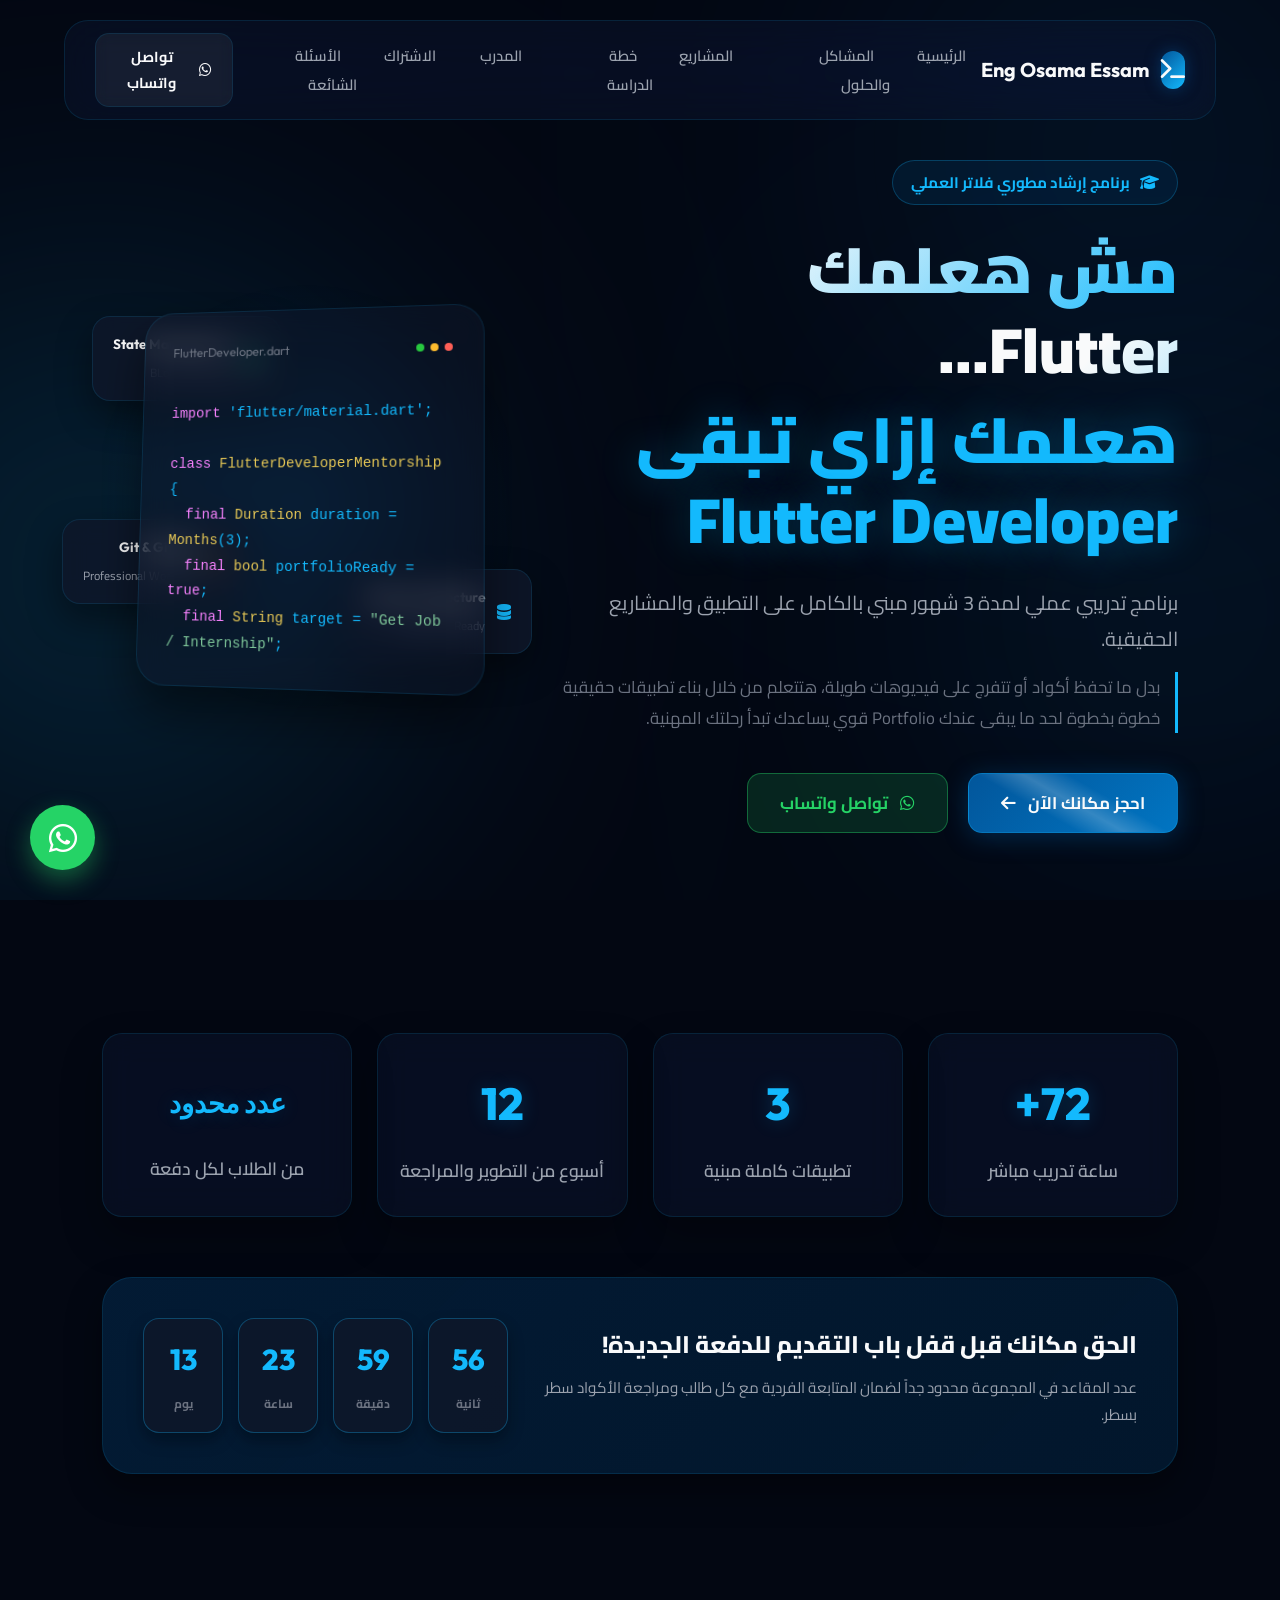
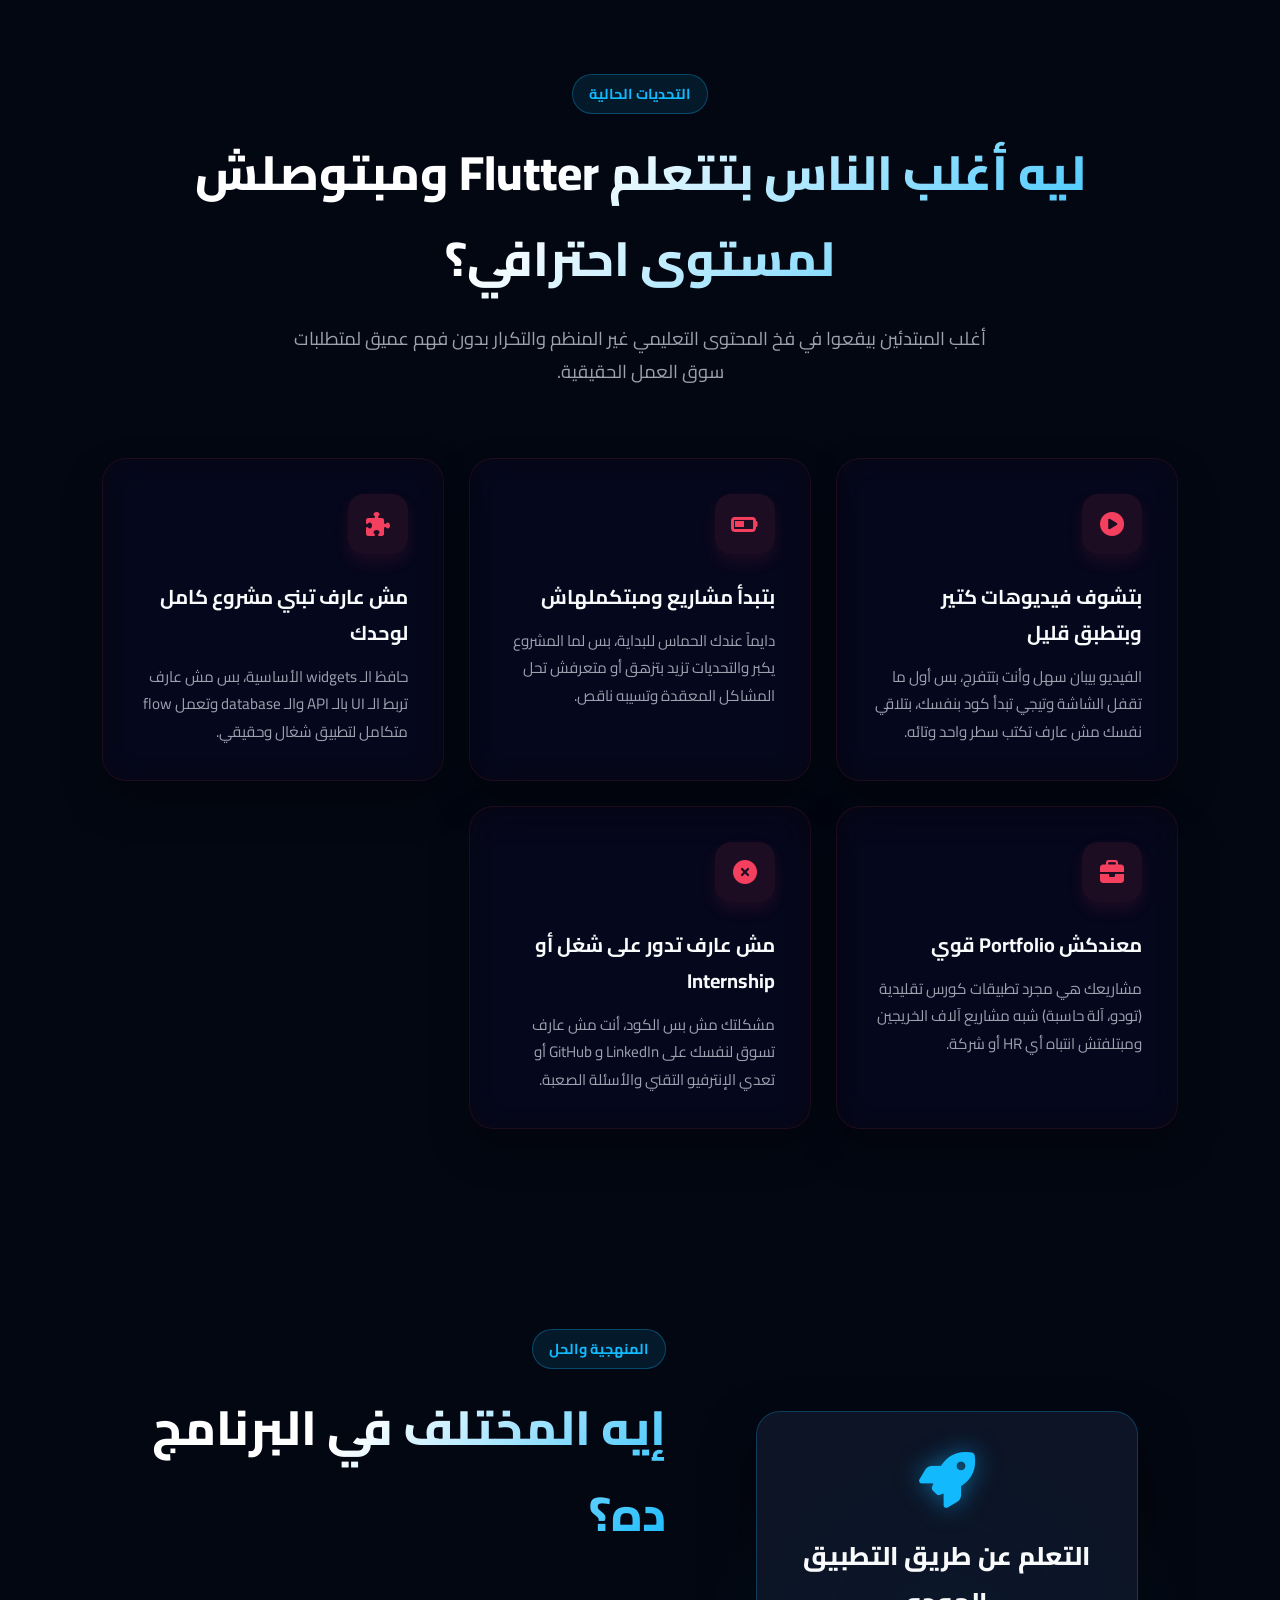
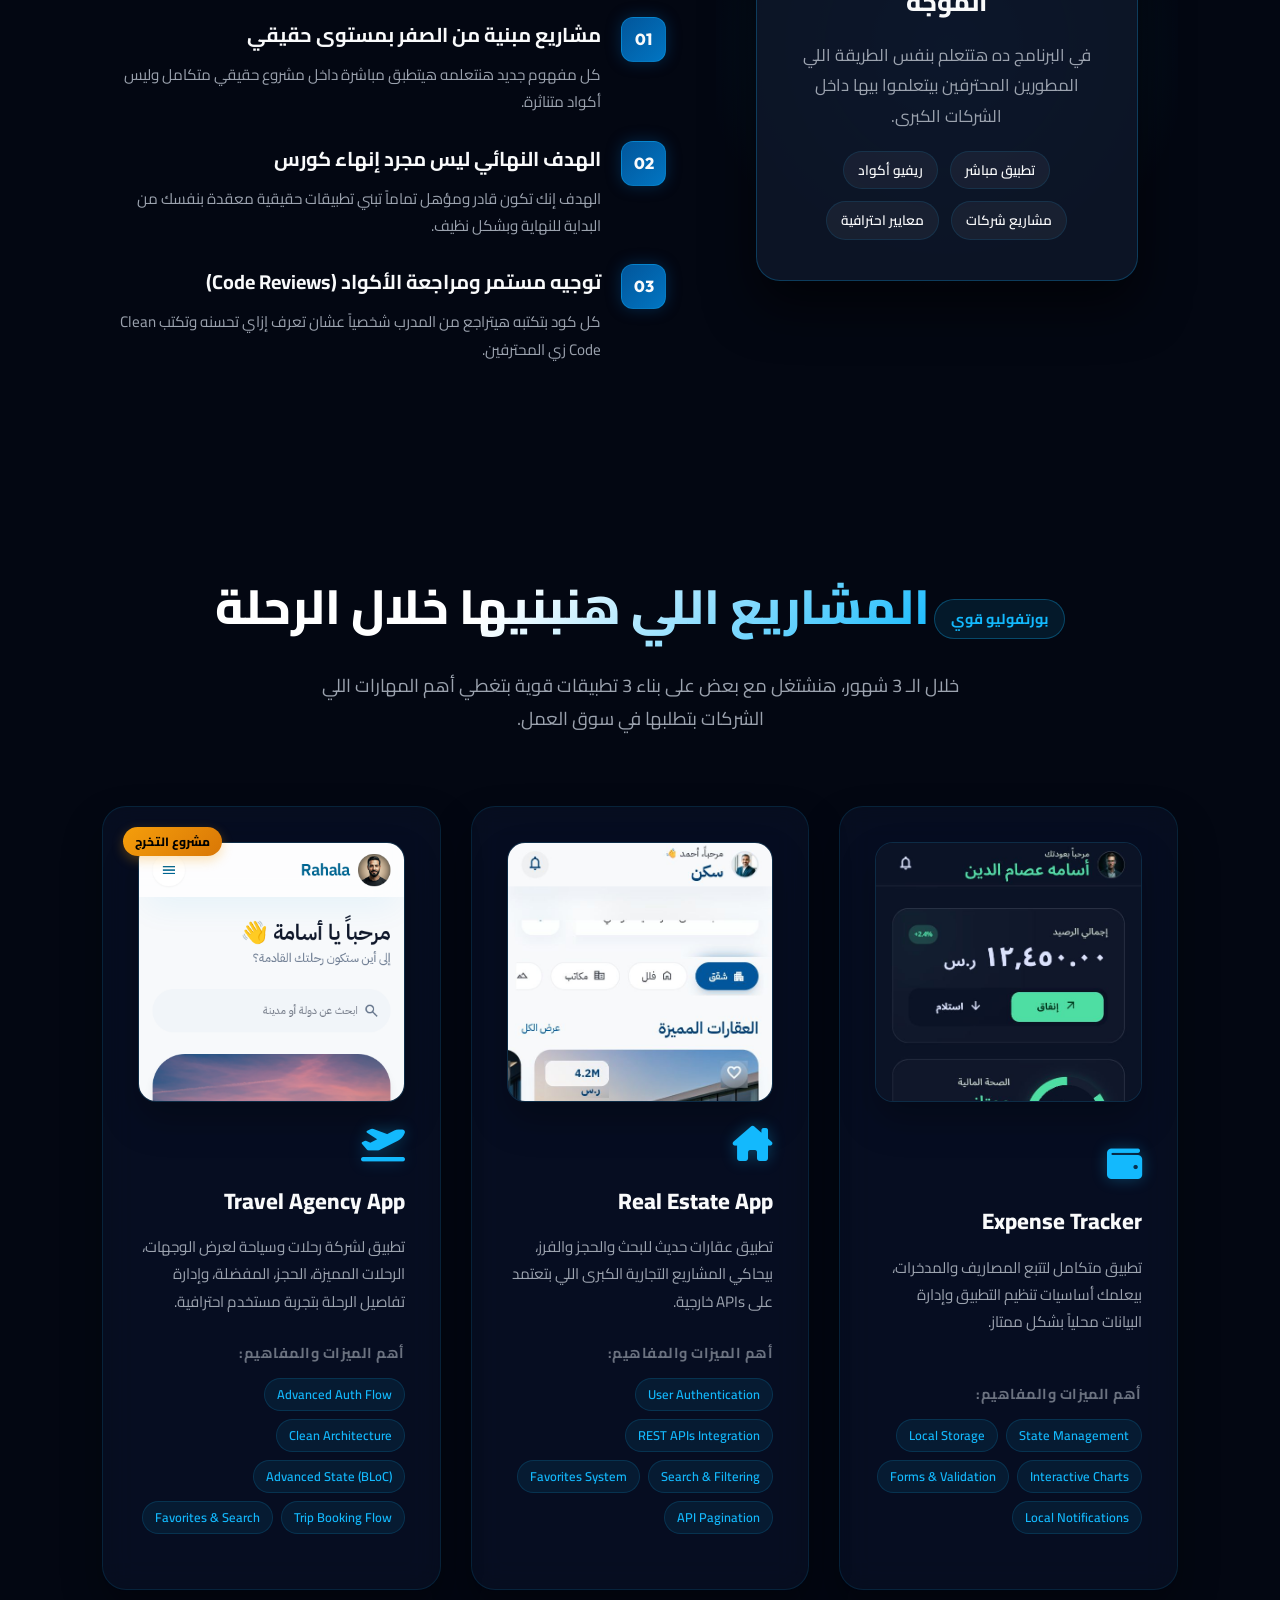
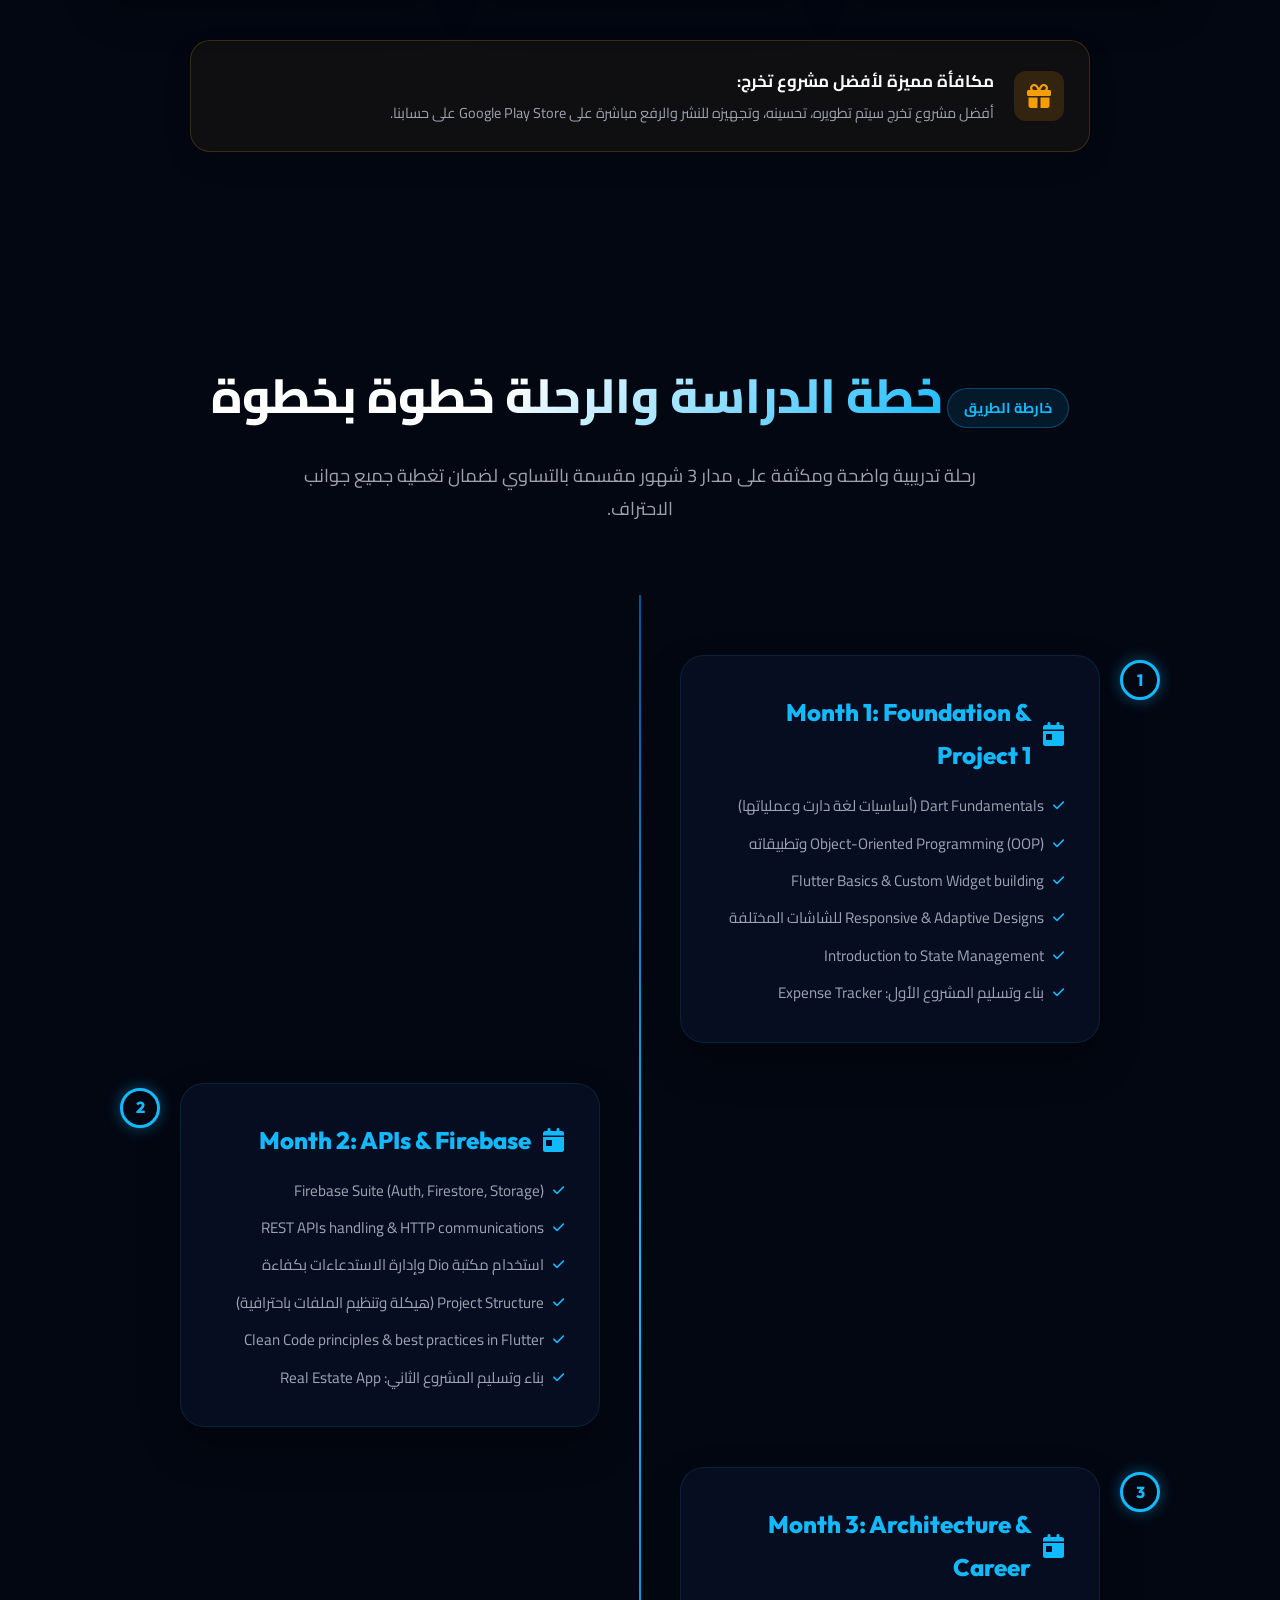
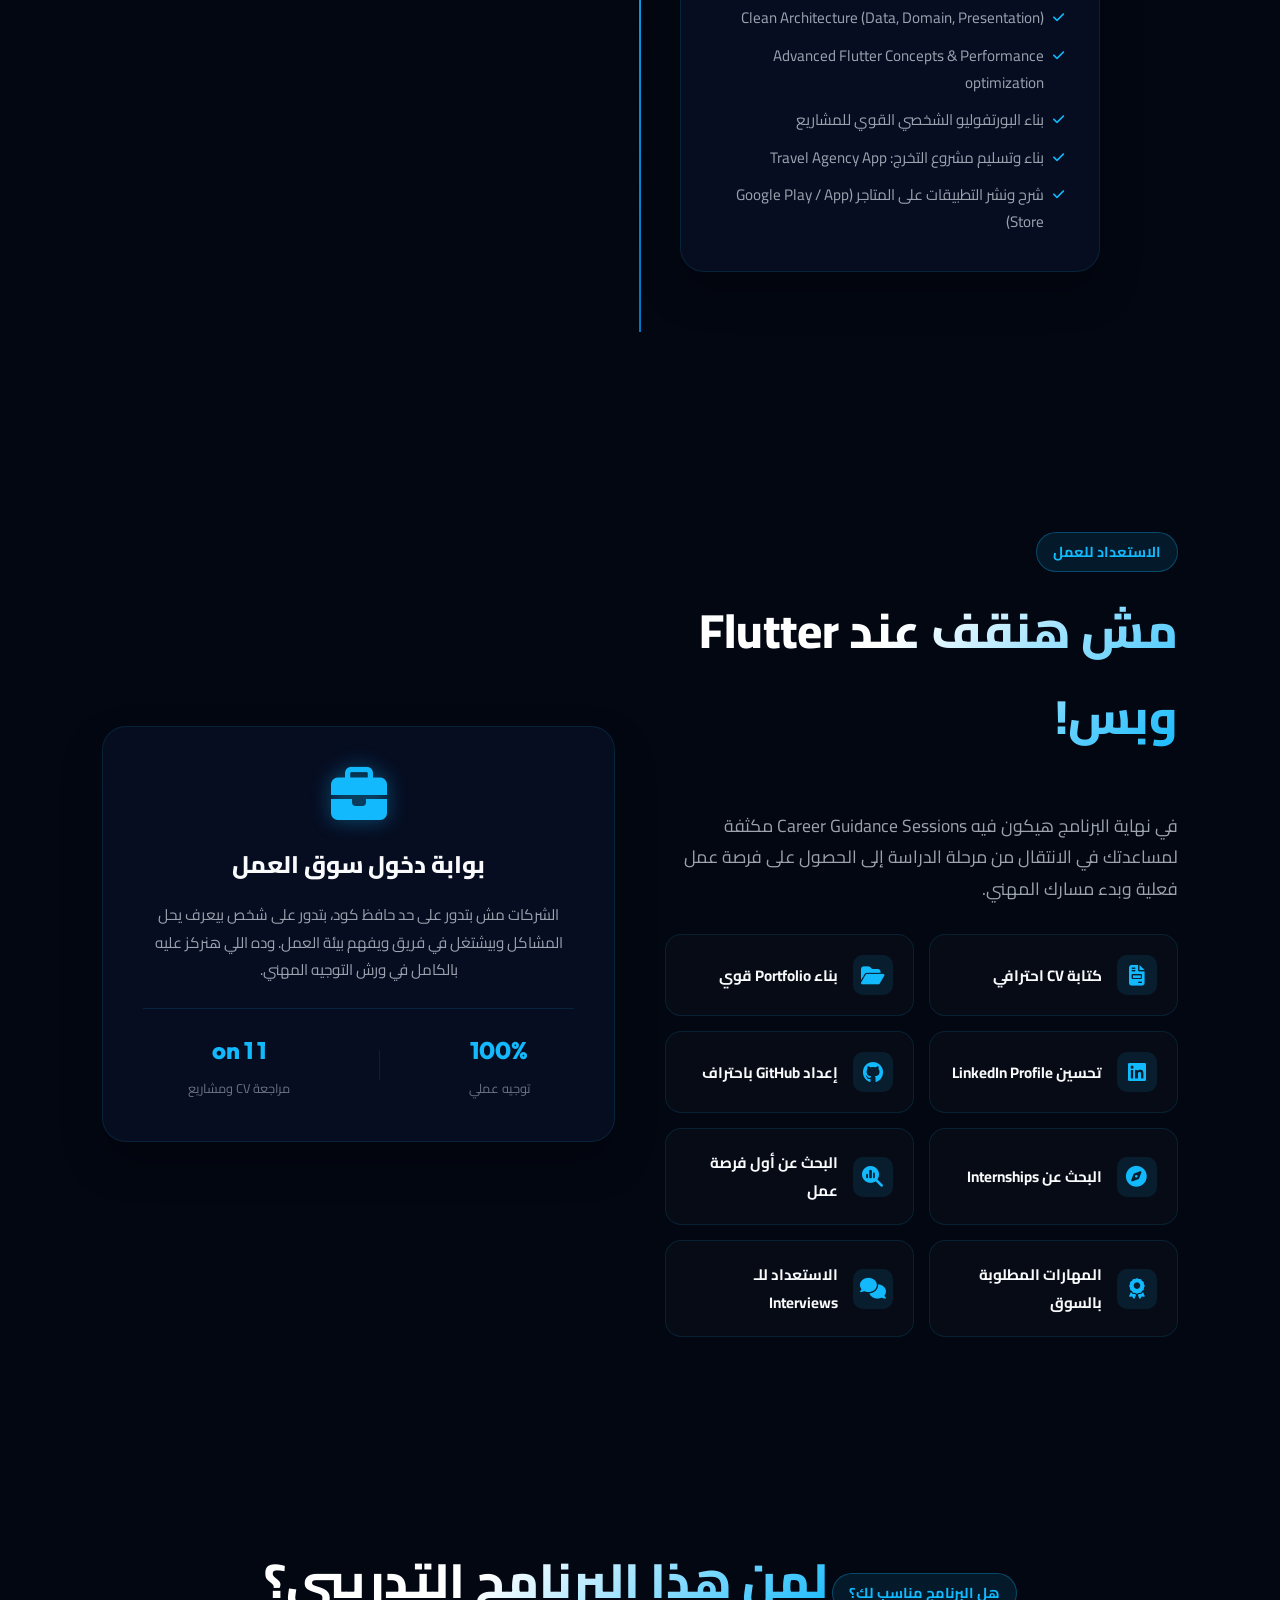
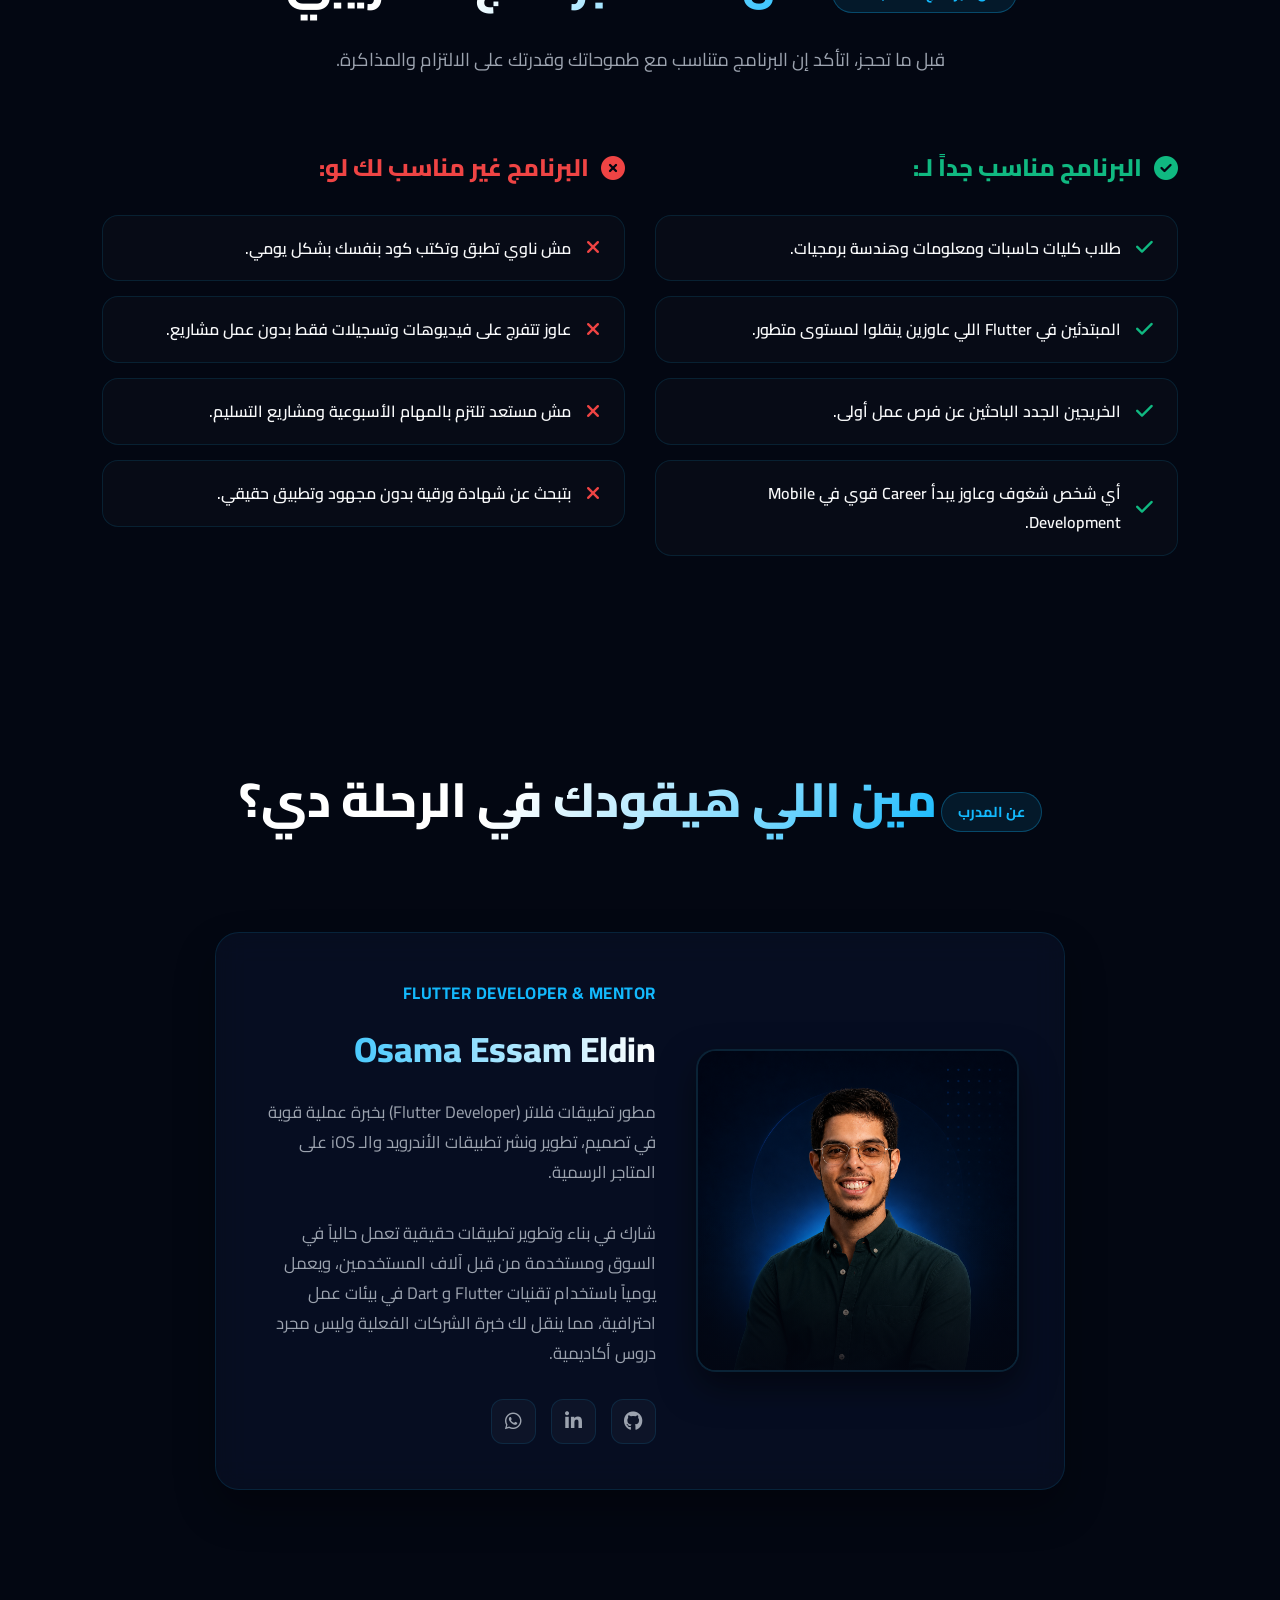
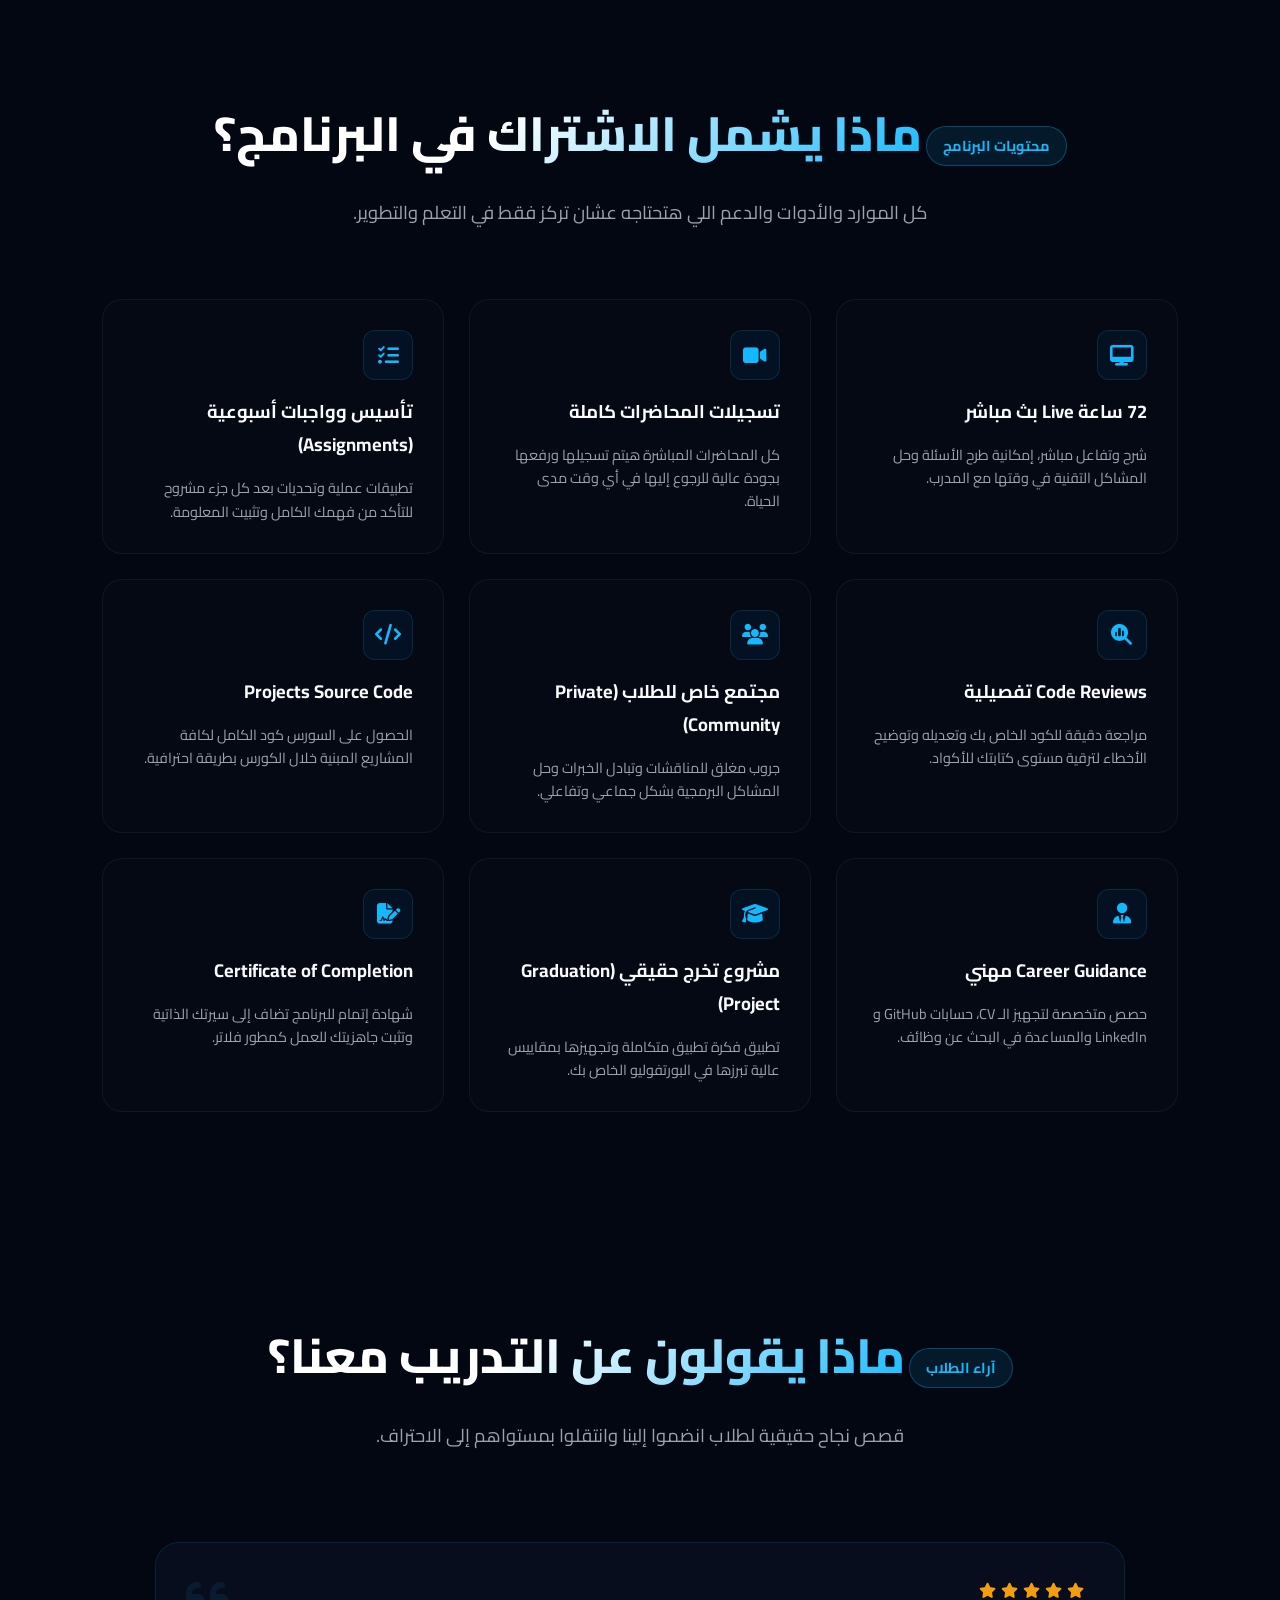
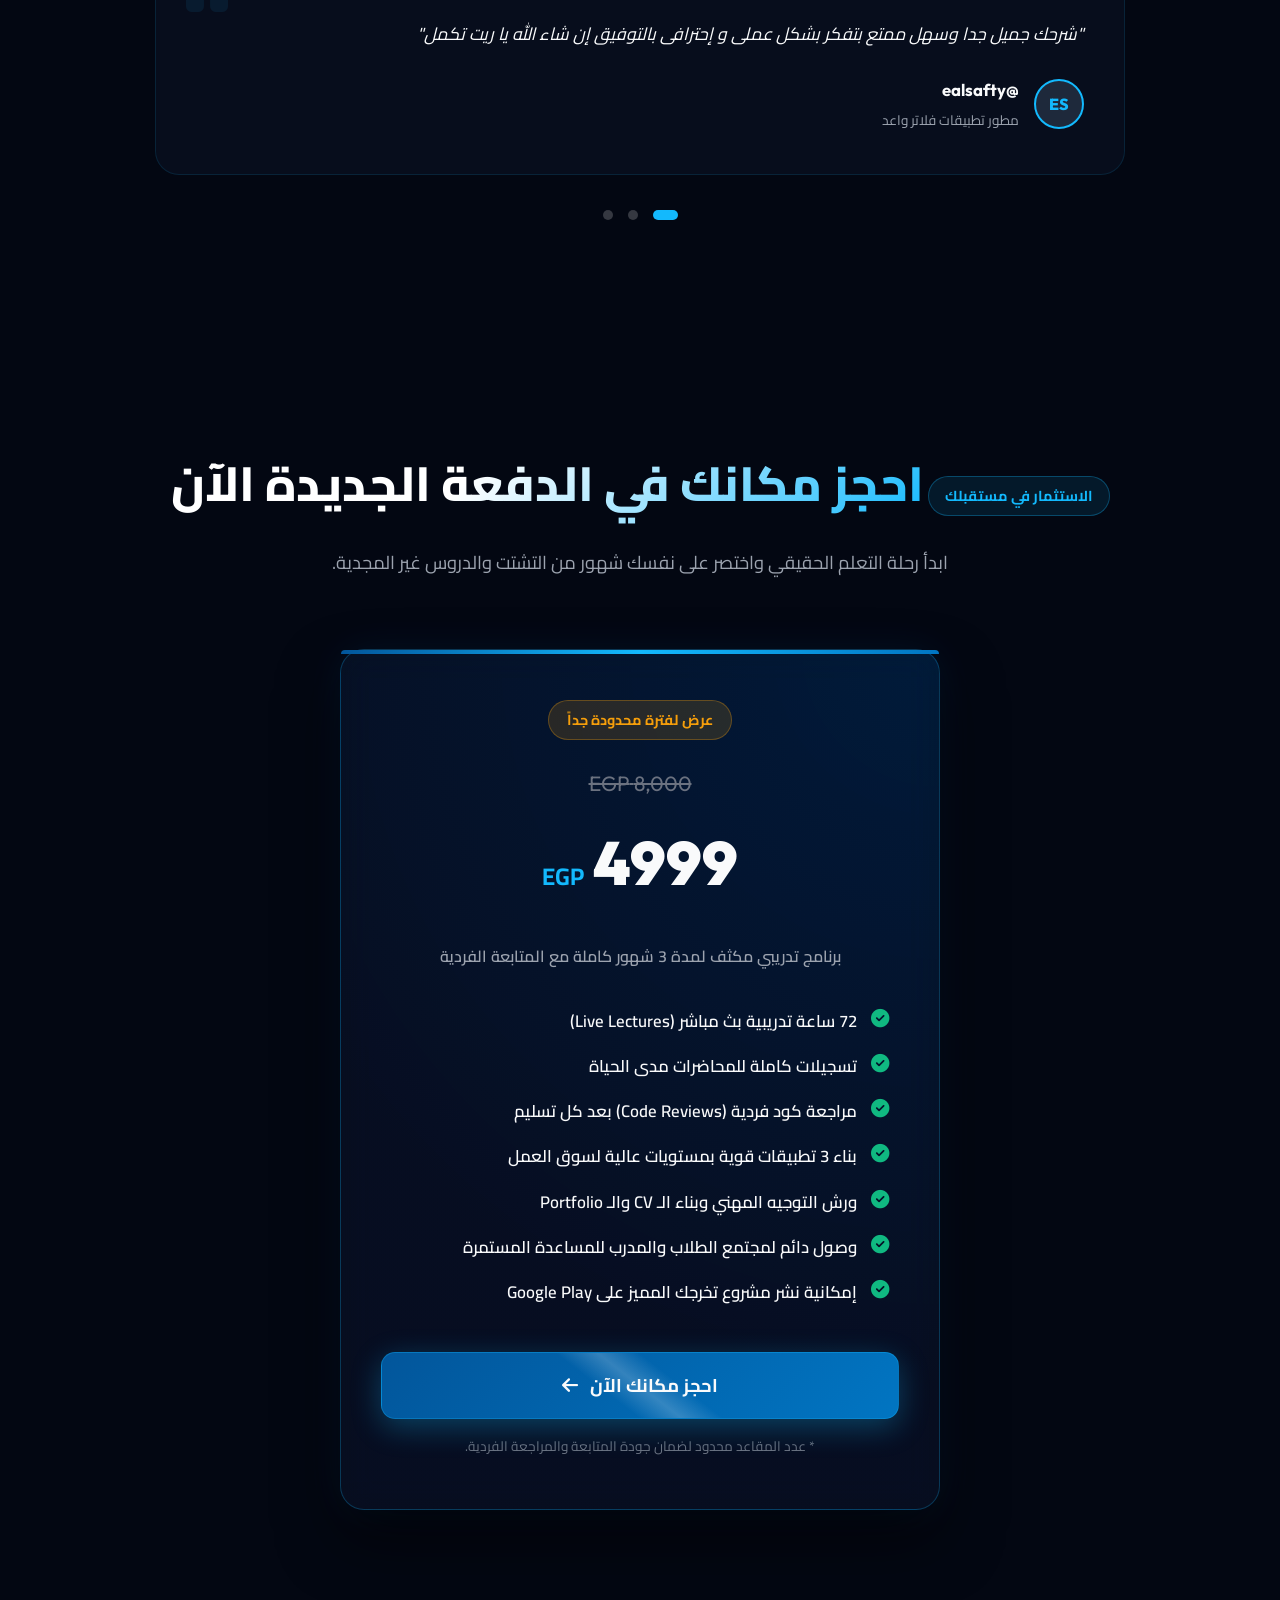
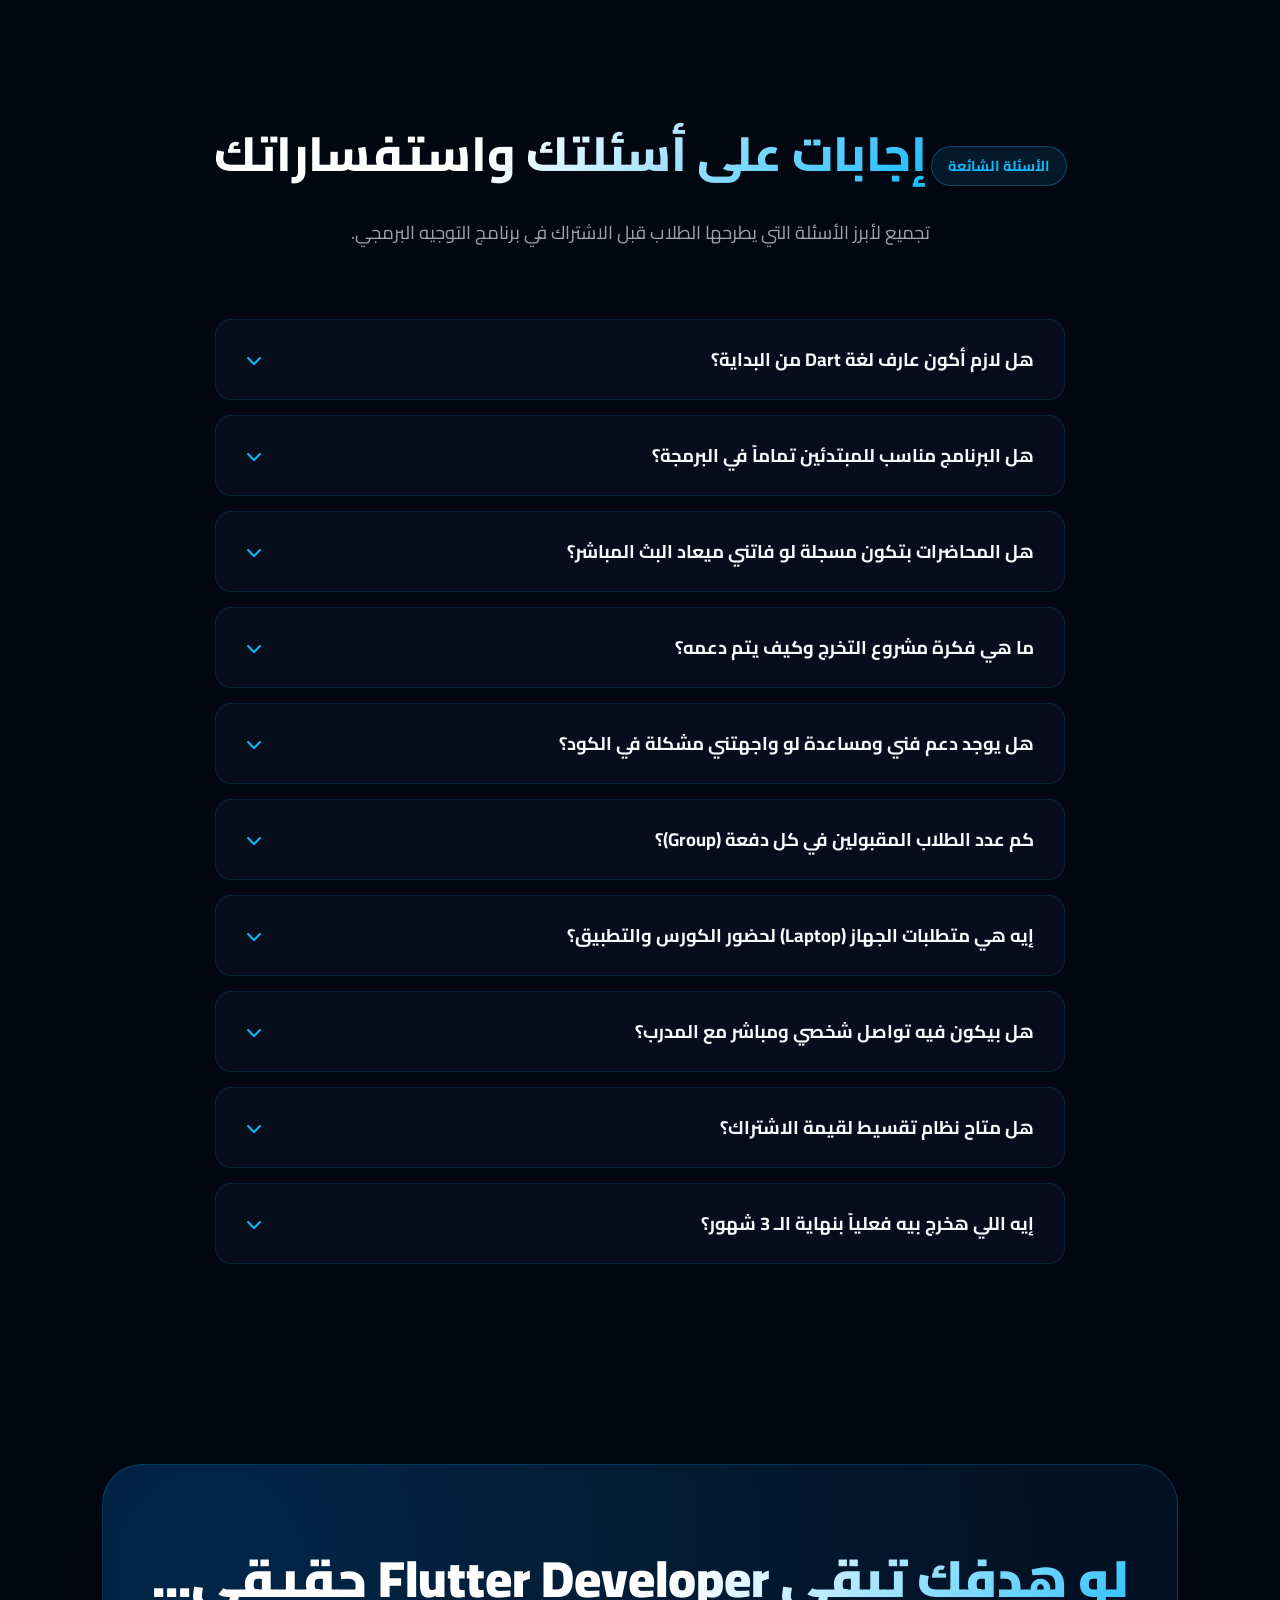
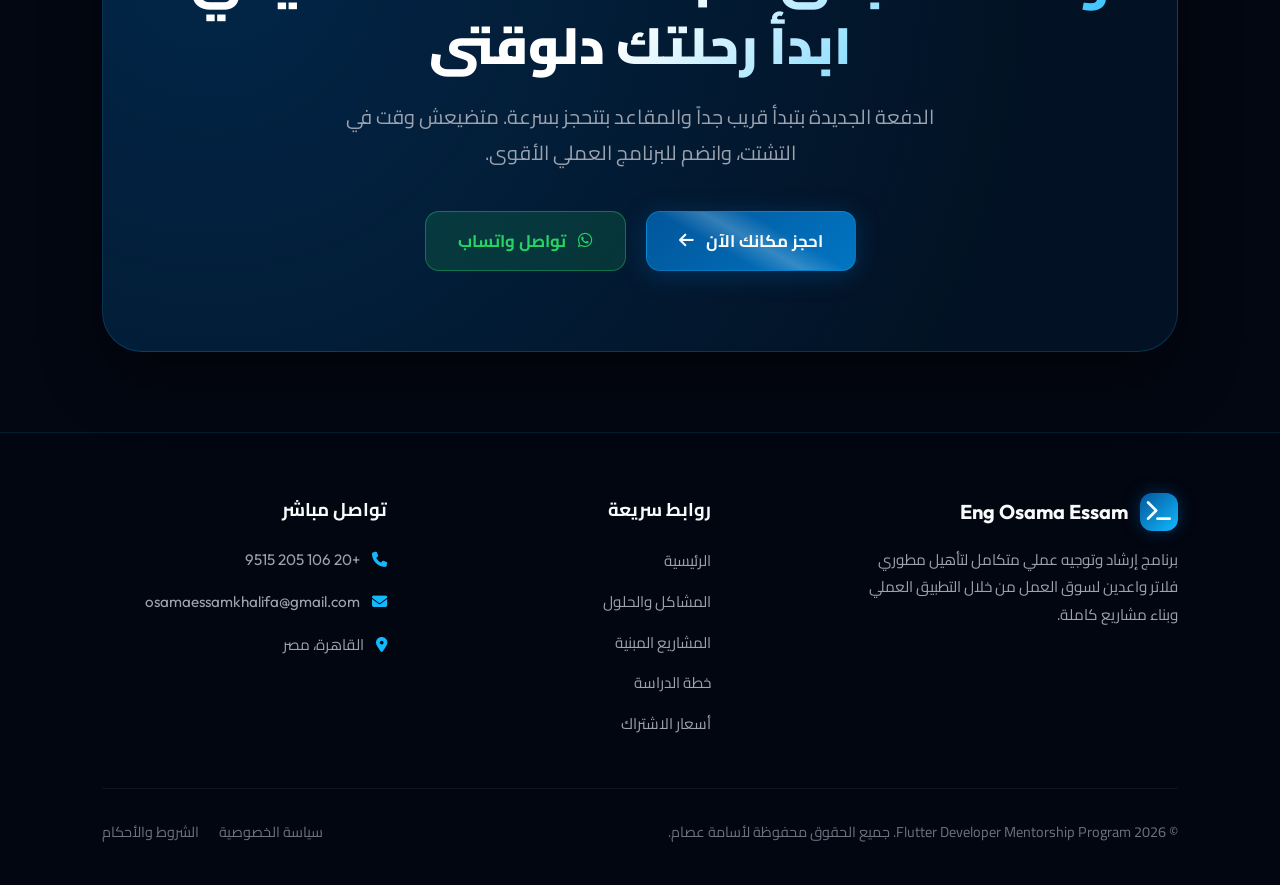
==== commit fcf30aaf: "Add portfolio project app previews" ====
--- a/index.html
+++ b/index.html
@@ -345,6 +345,9 @@
         <div class="projects-grid">
             <!-- Project 1 -->
             <div class="glass-card project-card" data-aos="fade-up" data-aos-delay="100">
+                <div class="project-preview">
+                    <img src="money%20mnmgt%20app.jpeg" alt="واجهة تطبيق إدارة الأموال والمصاريف">
+                </div>
                 <div>
                     <i class="fa-solid fa-wallet project-icon"></i>
                     <h3 class="project-title">Expense Tracker</h3>
@@ -365,6 +368,9 @@
 
             <!-- Project 2 -->
             <div class="glass-card project-card" data-aos="fade-up" data-aos-delay="200">
+                <div class="project-preview">
+                    <img src="real%20state%20app.jpeg" alt="واجهة تطبيق عقارات للبيع والإيجار">
+                </div>
                 <div>
                     <i class="fa-solid fa-house-chimney project-icon"></i>
                     <h3 class="project-title">Real Estate App</h3>
@@ -386,11 +392,14 @@
             <!-- Project 3 -->
             <div class="glass-card project-card" data-aos="fade-up" data-aos-delay="300">
                 <span class="graduation-badge">مشروع التخرج</span>
+                <div class="project-preview">
+                    <img src="travel%20app.png" alt="واجهة تطبيق شركة رحلات">
+                </div>
                 <div>
-                    <i class="fa-solid fa-user-doctor project-icon"></i>
-                    <h3 class="project-title">MentorMe App</h3>
-                    <p class="project-desc">منصة لحجز الاستشارات والتواصل مع الخبراء في شتى المجالات. تطبيق كامل بمستوى
-                        معقد واحترافي.</p>
+                    <i class="fa-solid fa-plane-departure project-icon"></i>
+                    <h3 class="project-title">Travel Agency App</h3>
+                    <p class="project-desc">تطبيق لشركة رحلات وسياحة لعرض الوجهات، الرحلات المميزة، الحجز، المفضلة،
+                        وإدارة تفاصيل الرحلة بتجربة مستخدم احترافية.</p>
                 </div>
                 <div>
                     <div class="project-features-title">أهم الميزات والمفاهيم:</div>
@@ -398,8 +407,8 @@
                         <span class="feature-chip">Advanced Auth Flow</span>
                         <span class="feature-chip">Clean Architecture</span>
                         <span class="feature-chip">Advanced State (BLoC)</span>
-                        <span class="feature-chip">Full Booking System</span>
-                        <span class="feature-chip">Profile & Experts Management</span>
+                        <span class="feature-chip">Trip Booking Flow</span>
+                        <span class="feature-chip">Favorites & Search</span>
                     </div>
                 </div>
             </div>
@@ -474,7 +483,7 @@
                         <li>Clean Architecture (Data, Domain, Presentation)</li>
                         <li>Advanced Flutter Concepts & Performance optimization</li>
                         <li>بناء البورتفوليو الشخصي القوي للمشاريع</li>
-                        <li>بناء وتسليم مشروع التخرج: MentorMe App</li>
+                        <li>بناء وتسليم مشروع التخرج: Travel Agency App</li>
                         <li>شرح ونشر التطبيقات على المتاجر (Google Play / App Store)</li>
                     </ul>
                 </div>
@@ -879,7 +888,7 @@
                 </button>
                 <div class="faq-answer">
                     <div class="faq-answer-inner">
-                        مشروع التخرج هو تطبيق كامل بمقاييس احترافية (تطبيق MentorMe). بنبني فيه Clean Architecture
+                        مشروع التخرج هو تطبيق كامل بمقاييس احترافية (تطبيق Travel Agency App). بنبني فيه Clean Architecture
                         ونستخدم الـ BLoC مع الـ REST APIs. وأفضل مشروع تخرج منفذ من الطلاب هيتم مراجعته ورفعه على متجر
                         Google Play على حسابنا كحافز للجميع.
                     </div>
@@ -1059,4 +1068,4 @@
     <script src="js/testimonials.js"></script>
 </body>
 
-</html>+</html>
--- a/css/base.css
+++ b/css/base.css
@@ -29,6 +29,11 @@
     scroll-behavior: smooth;
 }
 
+html {
+    width: 100%;
+    overflow-x: hidden;
+}
+
 body {
     background-color: var(--dark-bg);
     color: var(--text-primary);
@@ -36,6 +41,24 @@
     overflow-x: hidden;
     line-height: 1.8;
     position: relative;
+}
+
+img,
+svg,
+video {
+    max-width: 100%;
+}
+
+p,
+h1,
+h2,
+h3,
+h4,
+a,
+span,
+li,
+strong {
+    overflow-wrap: anywhere;
 }
 
 .en-text {
@@ -135,6 +158,20 @@
 /* ── Responsive ── */
 @media (max-width: 768px) {
     .section-padding {
-        padding: 80px 5% 40px 5%;
+        padding: 80px 5% 48px 5%;
+    }
+
+    .section-header {
+        margin-bottom: 42px;
+    }
+
+    .section-header p {
+        font-size: 1rem;
     }
 }
+
+@media (max-width: 480px) {
+    .section-padding {
+        padding: 68px 16px 42px 16px;
+    }
+}
--- a/css/components.css
+++ b/css/components.css
@@ -20,6 +20,8 @@
     overflow: hidden;
     border: none;
     font-family: var(--font-ar);
+    max-width: 100%;
+    text-align: center;
 }
 
 /* Shine sweep effect */
@@ -152,6 +154,17 @@
 }
 
 @media (max-width: 480px) {
+    .btn {
+        width: 100%;
+        padding: 13px 18px;
+        font-size: 0.98rem;
+    }
+
+    .glass-card {
+        padding: 24px 18px;
+        border-radius: 18px;
+    }
+
     .wa-floating-fab {
         bottom: 20px;
         left: 20px;
--- a/css/navbar.css
+++ b/css/navbar.css
@@ -34,6 +34,7 @@
     align-items: center;
     padding: 12px 30px;
     width: 100%;
+    gap: 16px;
 }
 
 /* ── Logo ── */
@@ -46,6 +47,11 @@
     font-weight: 800;
     font-size: 1.25rem;
     transition: transform 0.3s ease;
+    min-width: 0;
+}
+
+.logo span {
+    white-space: nowrap;
 }
 
 .logo:hover {
@@ -197,3 +203,41 @@
         display: none; /* Hidden on tablet, shown inside dropdown or CTA */
     }
 }
+
+@media (max-width: 480px) {
+    header,
+    header.scrolled {
+        top: 10px;
+        width: calc(100% - 24px);
+        border-radius: 18px;
+    }
+
+    .nav-container {
+        padding: 10px 12px;
+    }
+
+    .logo {
+        gap: 8px;
+        font-size: 0.95rem;
+    }
+
+    .logo-icon {
+        width: 34px;
+        height: 34px;
+        border-radius: 10px;
+        font-size: 1.15rem;
+    }
+
+    .hamburger {
+        width: 36px;
+        height: 36px;
+        flex-shrink: 0;
+    }
+
+    .nav-menu {
+        border-radius: 18px;
+        padding: 16px;
+        max-height: calc(100vh - 92px);
+        overflow-y: auto;
+    }
+}
--- a/css/hero.css
+++ b/css/hero.css
@@ -21,6 +21,7 @@
     max-width: 1400px;
     width: 100%;
     padding: 0 8%;
+    min-width: 0;
 }
 
 /* ── Left: text content ── */
@@ -95,6 +96,7 @@
     display: flex;
     justify-content: center;
     align-items: center;
+    min-width: 0;
 }
 
 .mockup-wrapper {
@@ -213,3 +215,83 @@
 
     .hero-graphic { order: -1; }
 }
+
+@media (max-width: 640px) {
+    .hero {
+        min-height: auto;
+        padding-top: 104px;
+        padding-bottom: 52px;
+    }
+
+    .hero-container {
+        gap: 36px;
+        padding: 0 16px;
+    }
+
+    .hero-graphic {
+        order: 0;
+    }
+
+    .hero-title-badge {
+        max-width: 100%;
+        border-radius: 16px;
+        font-size: 0.86rem;
+        padding: 8px 12px;
+        justify-content: center;
+    }
+
+    .hero-headline {
+        font-size: clamp(2rem, 12vw, 2.8rem);
+        line-height: 1.32;
+    }
+
+    .hero-subheadline {
+        font-size: 1.02rem;
+        margin-bottom: 28px;
+    }
+
+    .hero-subheadline p:last-child {
+        font-size: 0.95rem;
+    }
+
+    .hero-ctas {
+        gap: 12px;
+    }
+
+    .mockup-wrapper {
+        max-width: min(100%, 340px);
+        aspect-ratio: 1 / 0.95;
+    }
+
+    .hero-widget {
+        display: none;
+    }
+
+    .hero-main-card {
+        width: 100%;
+        height: 100%;
+        padding: 20px;
+        border-radius: 22px;
+        transform: none;
+    }
+
+    .hero-main-card:hover {
+        transform: none;
+    }
+
+    .card-code {
+        font-size: 0.76rem;
+        line-height: 1.55;
+        overflow-x: auto;
+    }
+}
+
+@media (max-width: 380px) {
+    .hero-headline {
+        font-size: 1.82rem;
+    }
+
+    .card-code {
+        font-size: 0.68rem;
+    }
+}
--- a/css/sections.css
+++ b/css/sections.css
@@ -65,6 +65,7 @@
     display: flex;
     gap: 15px;
     direction: ltr;
+    flex-wrap: wrap;
 }
 
 .timer-box {
@@ -97,6 +98,38 @@
     .timer-boxes { justify-content: center; }
 }
 
+@media (max-width: 480px) {
+    .countdown-banner {
+        padding: 26px 16px;
+        border-radius: 22px;
+        gap: 22px;
+    }
+
+    .countdown-text {
+        flex-basis: auto;
+    }
+
+    .countdown-text h3 {
+        font-size: 1.25rem;
+    }
+
+    .timer-boxes {
+        display: grid;
+        grid-template-columns: repeat(2, minmax(0, 1fr));
+        width: 100%;
+        gap: 10px;
+    }
+
+    .timer-box {
+        min-width: 0;
+        padding: 12px 8px;
+    }
+
+    .timer-val {
+        font-size: 1.45rem;
+    }
+}
+
 
 /* ========== PROBLEM CARDS ========== */
 .problems-grid {
@@ -226,6 +259,41 @@
     .solution-image-box { order: -1; }
 }
 
+@media (max-width: 480px) {
+    .solution-container {
+        gap: 34px;
+    }
+
+    .solution-image-box {
+        padding: 16px;
+        border-radius: 22px;
+    }
+
+    .solution-glow-card {
+        padding: 26px 18px;
+        border-radius: 18px;
+    }
+
+    .solution-glow-card i.main-icon {
+        font-size: 2.6rem;
+    }
+
+    .solution-glow-card h3 {
+        font-size: 1.3rem;
+    }
+
+    .solution-item {
+        gap: 14px;
+    }
+
+    .solution-num-badge {
+        width: 38px;
+        height: 38px;
+        border-radius: 10px;
+        font-size: 0.9rem;
+    }
+}
+
 
 /* ========== PROJECTS ========== */
 .projects-grid {
@@ -242,6 +310,30 @@
     flex-direction: column;
     justify-content: space-between;
     height: 100%;
+}
+
+.project-preview {
+    width: 100%;
+    height: 260px;
+    border-radius: 18px;
+    overflow: hidden;
+    margin-bottom: 24px;
+    border: 1px solid rgba(19, 185, 253, 0.14);
+    background: rgba(255, 255, 255, 0.03);
+    box-shadow: 0 18px 36px rgba(0, 0, 0, 0.28);
+}
+
+.project-preview img {
+    width: 100%;
+    height: 100%;
+    display: block;
+    object-fit: cover;
+    object-position: top center;
+    transition: transform 0.5s ease;
+}
+
+.project-card:hover .project-preview img {
+    transform: scale(1.04);
 }
 
 .project-icon {
@@ -330,6 +422,19 @@
     .projects-note  { flex-direction: column; text-align: center; }
 }
 
+@media (max-width: 480px) {
+    .project-preview {
+        height: 300px;
+        border-radius: 16px;
+        margin-bottom: 20px;
+    }
+
+    .project-icon {
+        font-size: 1.9rem;
+        margin-bottom: 16px;
+    }
+}
+
 
 /* ========== ROADMAP ========== */
 .roadmap-timeline {
@@ -433,6 +538,39 @@
     .timeline-badge { right: 0px !important; left: auto !important; }
 }
 
+@media (max-width: 480px) {
+    .roadmap-timeline {
+        padding: 12px 0;
+    }
+
+    .roadmap-timeline::before {
+        right: 14px;
+    }
+
+    .timeline-item {
+        padding: 16px 34px 16px 0;
+    }
+
+    .timeline-badge {
+        top: 20px;
+        width: 30px;
+        height: 30px;
+        right: 0 !important;
+        font-size: 0.85rem;
+        border-width: 2px;
+    }
+
+    .timeline-month {
+        font-size: 1.05rem;
+        line-height: 1.4;
+        align-items: flex-start;
+    }
+
+    .timeline-list li {
+        font-size: 0.9rem;
+    }
+}
+
 
 /* ========== CAREER ========== */
 .career-container {
@@ -486,6 +624,20 @@
 @media (max-width: 991px) { .career-container { grid-template-columns: 1fr; } }
 @media (max-width: 480px)  { .career-grid       { grid-template-columns: 1fr; } }
 
+@media (max-width: 480px) {
+    .career-content h3 {
+        font-size: 1.35rem;
+    }
+
+    .career-content p {
+        font-size: 1rem;
+    }
+
+    .career-tag-card {
+        padding: 16px;
+    }
+}
+
 
 /* ========== AUDIENCE ========== */
 .audience-container {
@@ -523,6 +675,18 @@
 .audience-not .audience-list li i { color: #EF4444; font-size: 1.2rem; }
 
 @media (max-width: 991px) { .audience-container { grid-template-columns: 1fr; } }
+
+@media (max-width: 480px) {
+    .audience-box h3 {
+        font-size: 1.22rem;
+        align-items: flex-start;
+    }
+
+    .audience-list li {
+        padding: 15px 16px;
+        align-items: flex-start;
+    }
+}
 
 
 /* ========== BENEFITS / PROGRAM INCLUDES ========== */
--- a/css/instructor.css
+++ b/css/instructor.css
@@ -115,3 +115,22 @@
     .instructor-info    { text-align: center; }
     .instructor-socials { justify-content: center; }
 }
+
+@media (max-width: 480px) {
+    .instructor-card {
+        padding: 22px 16px;
+        gap: 26px;
+    }
+
+    .instructor-image-container {
+        max-width: 230px;
+    }
+
+    .instructor-name {
+        font-size: 1.65rem;
+    }
+
+    .instructor-bio {
+        font-size: 0.98rem;
+    }
+}
--- a/css/testimonials.css
+++ b/css/testimonials.css
@@ -80,6 +80,10 @@
 .testi-user-details h4   { font-size: 1.05rem; font-weight: 700; }
 .testi-user-details span { font-size: 0.85rem; color: var(--text-secondary); }
 
+.testi-user-details {
+    min-width: 0;
+}
+
 /* ── Dot navigation ── */
 .testimonials-controls {
     display: flex;
@@ -104,3 +108,32 @@
     width: 25px;
     border-radius: 10px;
 }
+
+@media (max-width: 480px) {
+    .testimonials-slider {
+        padding: 10px 0;
+    }
+
+    .testimonial-slide {
+        padding: 0 6px;
+    }
+
+    .testi-inner-card {
+        padding: 26px 18px;
+        border-radius: 18px;
+    }
+
+    .testi-inner-card i.quote-mark {
+        top: 18px;
+        left: 18px;
+        font-size: 2.2rem;
+    }
+
+    .testi-text {
+        font-size: 0.98rem;
+    }
+
+    .testi-user {
+        align-items: flex-start;
+    }
+}
--- a/css/pricing.css
+++ b/css/pricing.css
@@ -154,6 +154,38 @@
 
 /* ── Responsive ── */
 @media (max-width: 480px) {
-    .pricing-card   { padding: 40px 20px; }
-    .current-price  { font-size: 3rem; }
+    .pricing-card {
+        padding: 34px 16px;
+    }
+
+    .current-price {
+        font-size: 2.7rem;
+    }
+
+    .currency {
+        font-size: 1.1rem;
+    }
+
+    .pricing-features {
+        padding-right: 0;
+    }
+
+    .pricing-features li {
+        font-size: 0.95rem;
+        padding-right: 28px;
+    }
+
+    .final-cta-card {
+        padding: 44px 18px;
+        border-radius: 24px;
+    }
+
+    .final-cta-card p {
+        font-size: 1rem;
+        margin-bottom: 26px;
+    }
+
+    .final-cta-buttons {
+        gap: 12px;
+    }
 }
--- a/css/faq.css
+++ b/css/faq.css
@@ -71,3 +71,20 @@
 }
 
 .faq-item.active .faq-icon { transform: rotate(180deg); }
+
+@media (max-width: 480px) {
+    .faq-question {
+        padding: 18px 16px;
+        font-size: 1rem;
+        gap: 14px;
+        align-items: flex-start;
+    }
+
+    .faq-answer {
+        padding: 0 16px;
+    }
+
+    .faq-answer-inner {
+        font-size: 0.95rem;
+    }
+}
--- a/css/footer.css
+++ b/css/footer.css
@@ -90,3 +90,23 @@
     .footer-grid   { grid-template-columns: 1fr; }
     .footer-bottom { flex-direction: column; text-align: center; }
 }
+
+@media (max-width: 480px) {
+    footer {
+        padding: 42px 16px 32px 16px;
+    }
+
+    .footer-grid {
+        gap: 30px;
+        margin-bottom: 36px;
+    }
+
+    .footer-contact-item {
+        align-items: flex-start;
+    }
+
+    .footer-bottom-links {
+        flex-direction: column;
+        gap: 10px;
+    }
+}
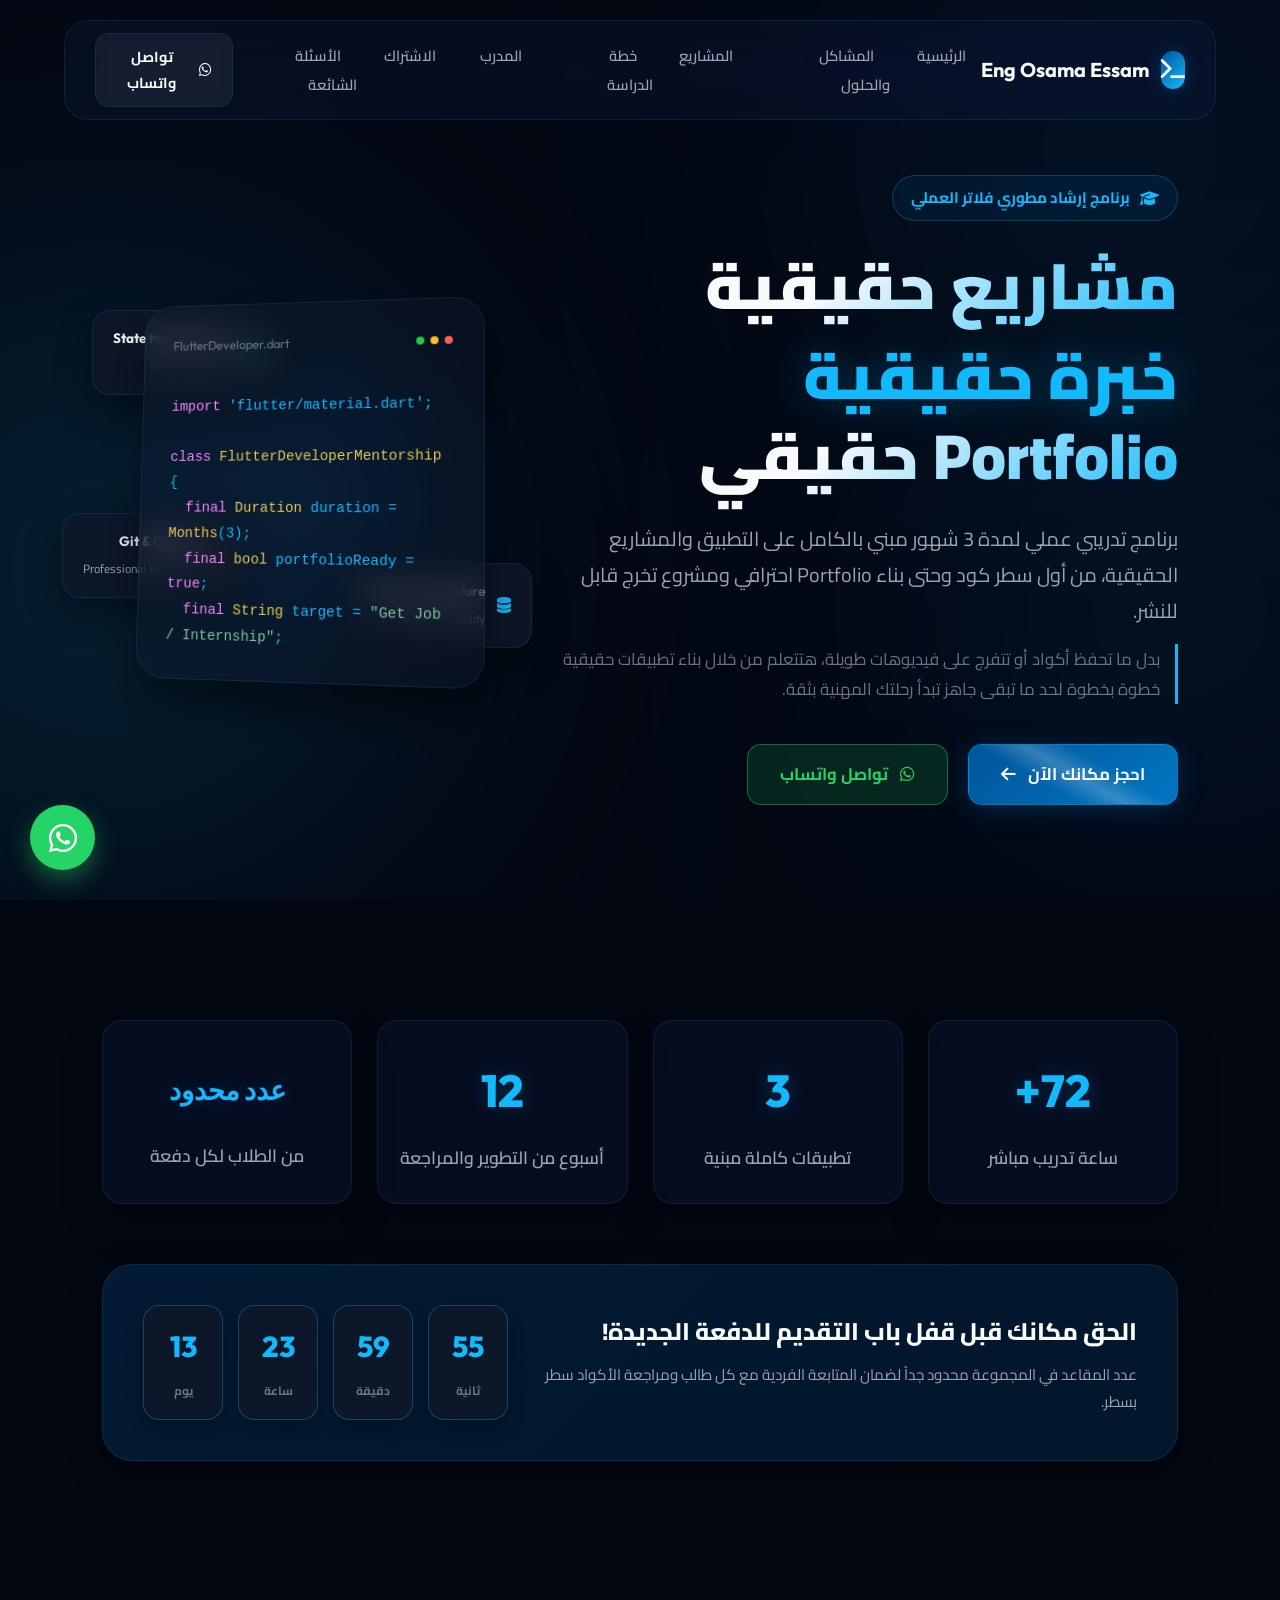
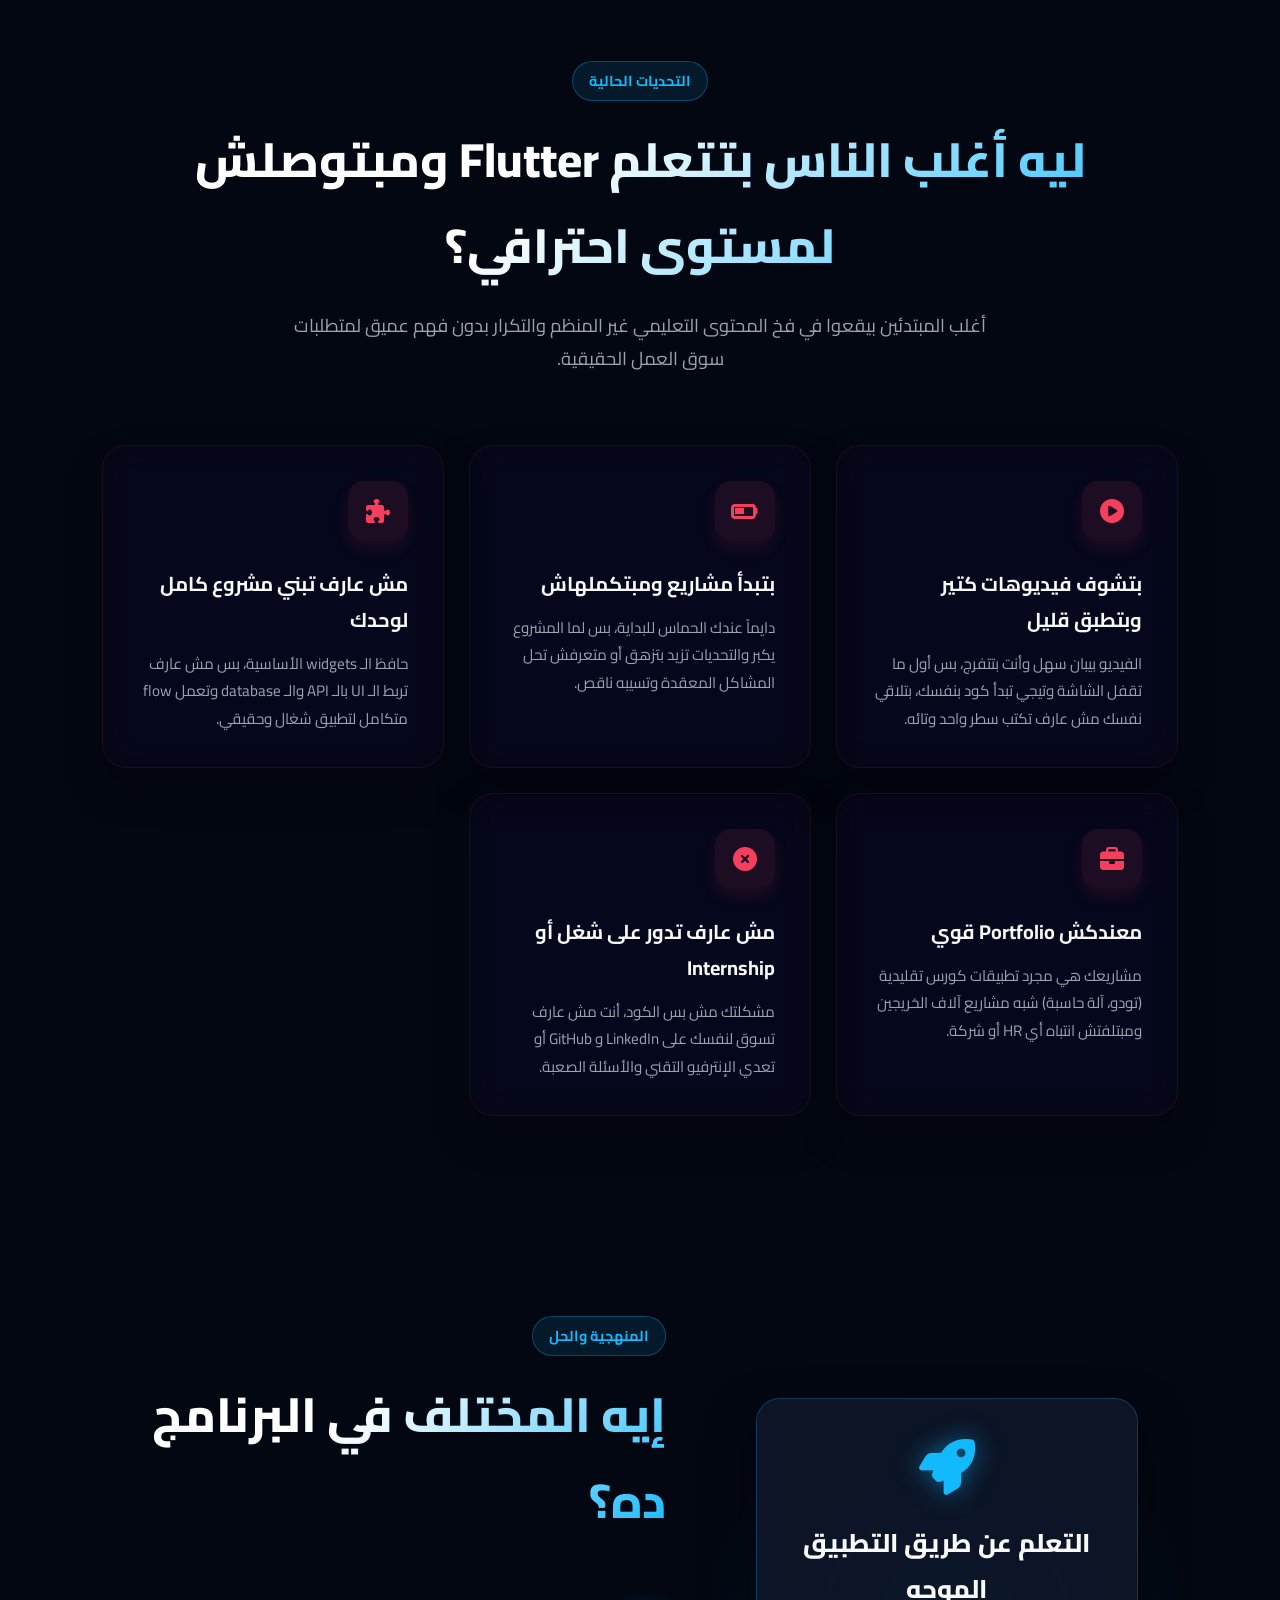
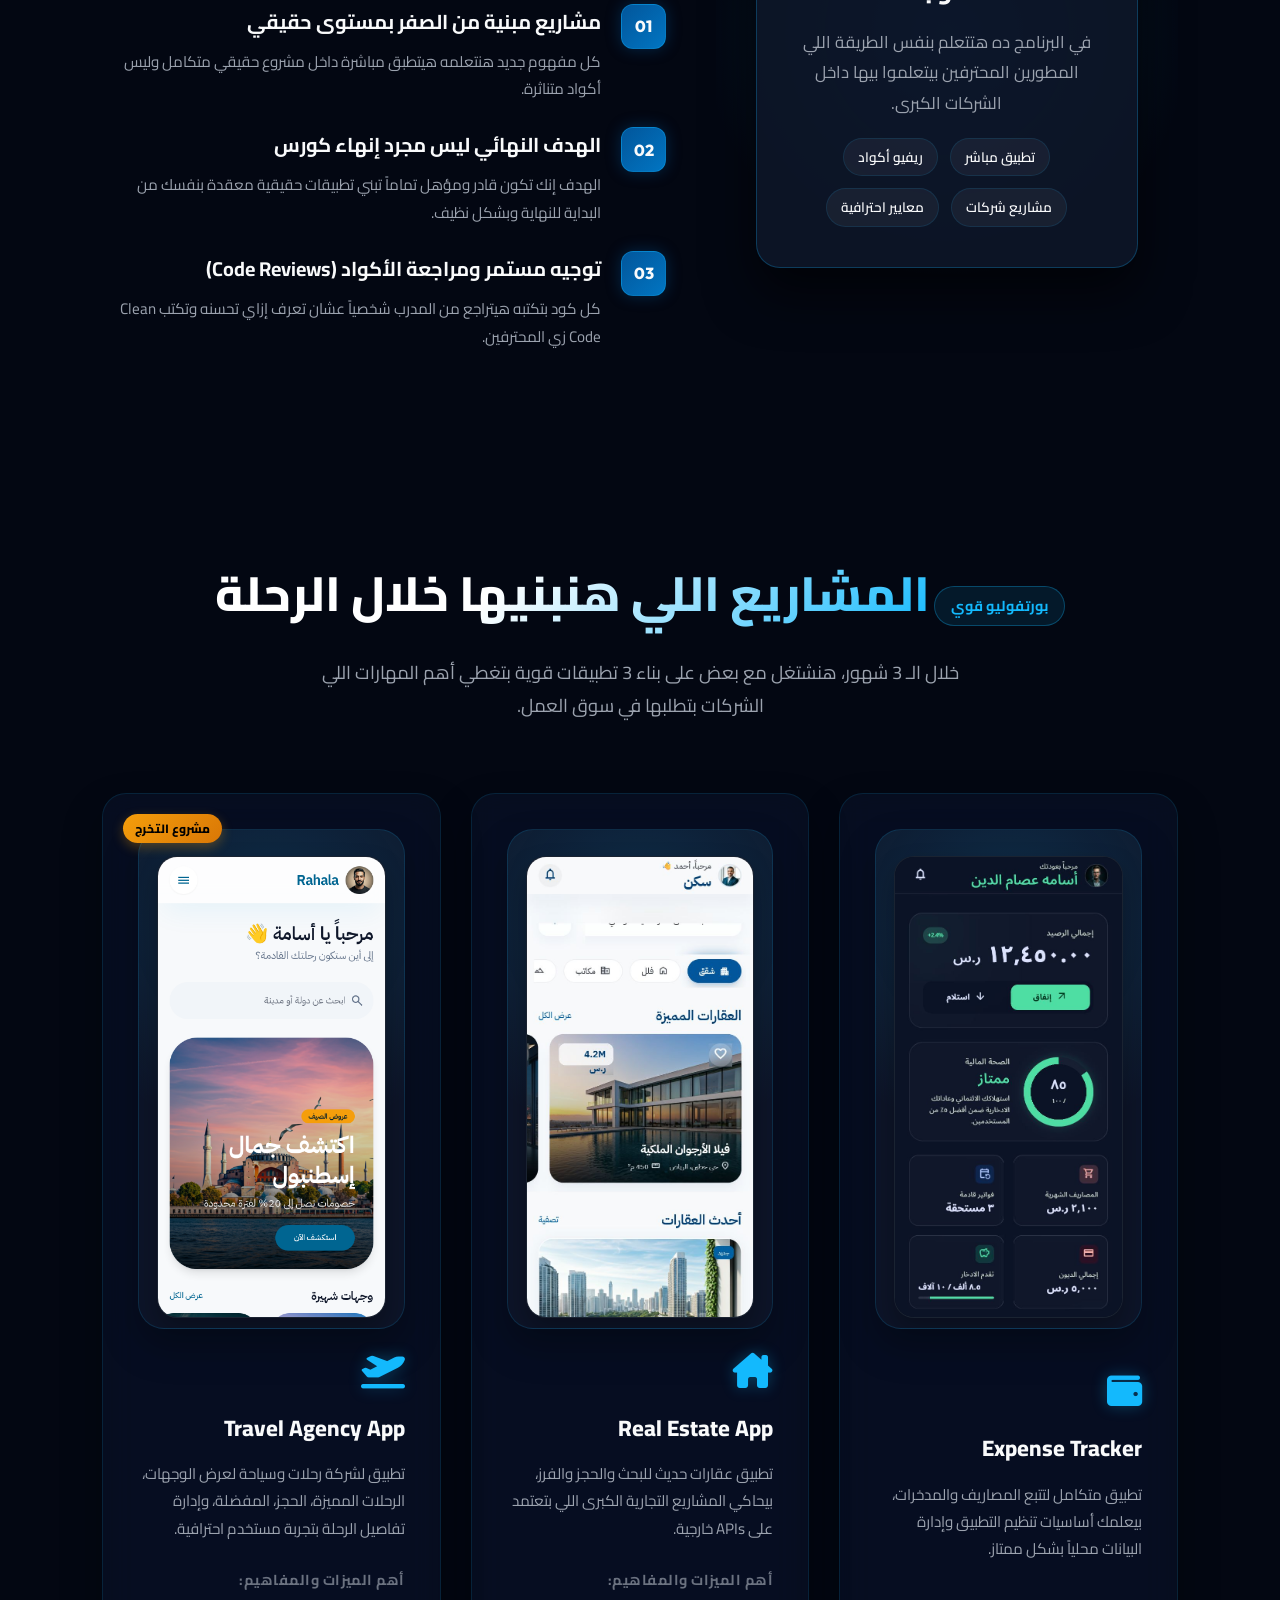
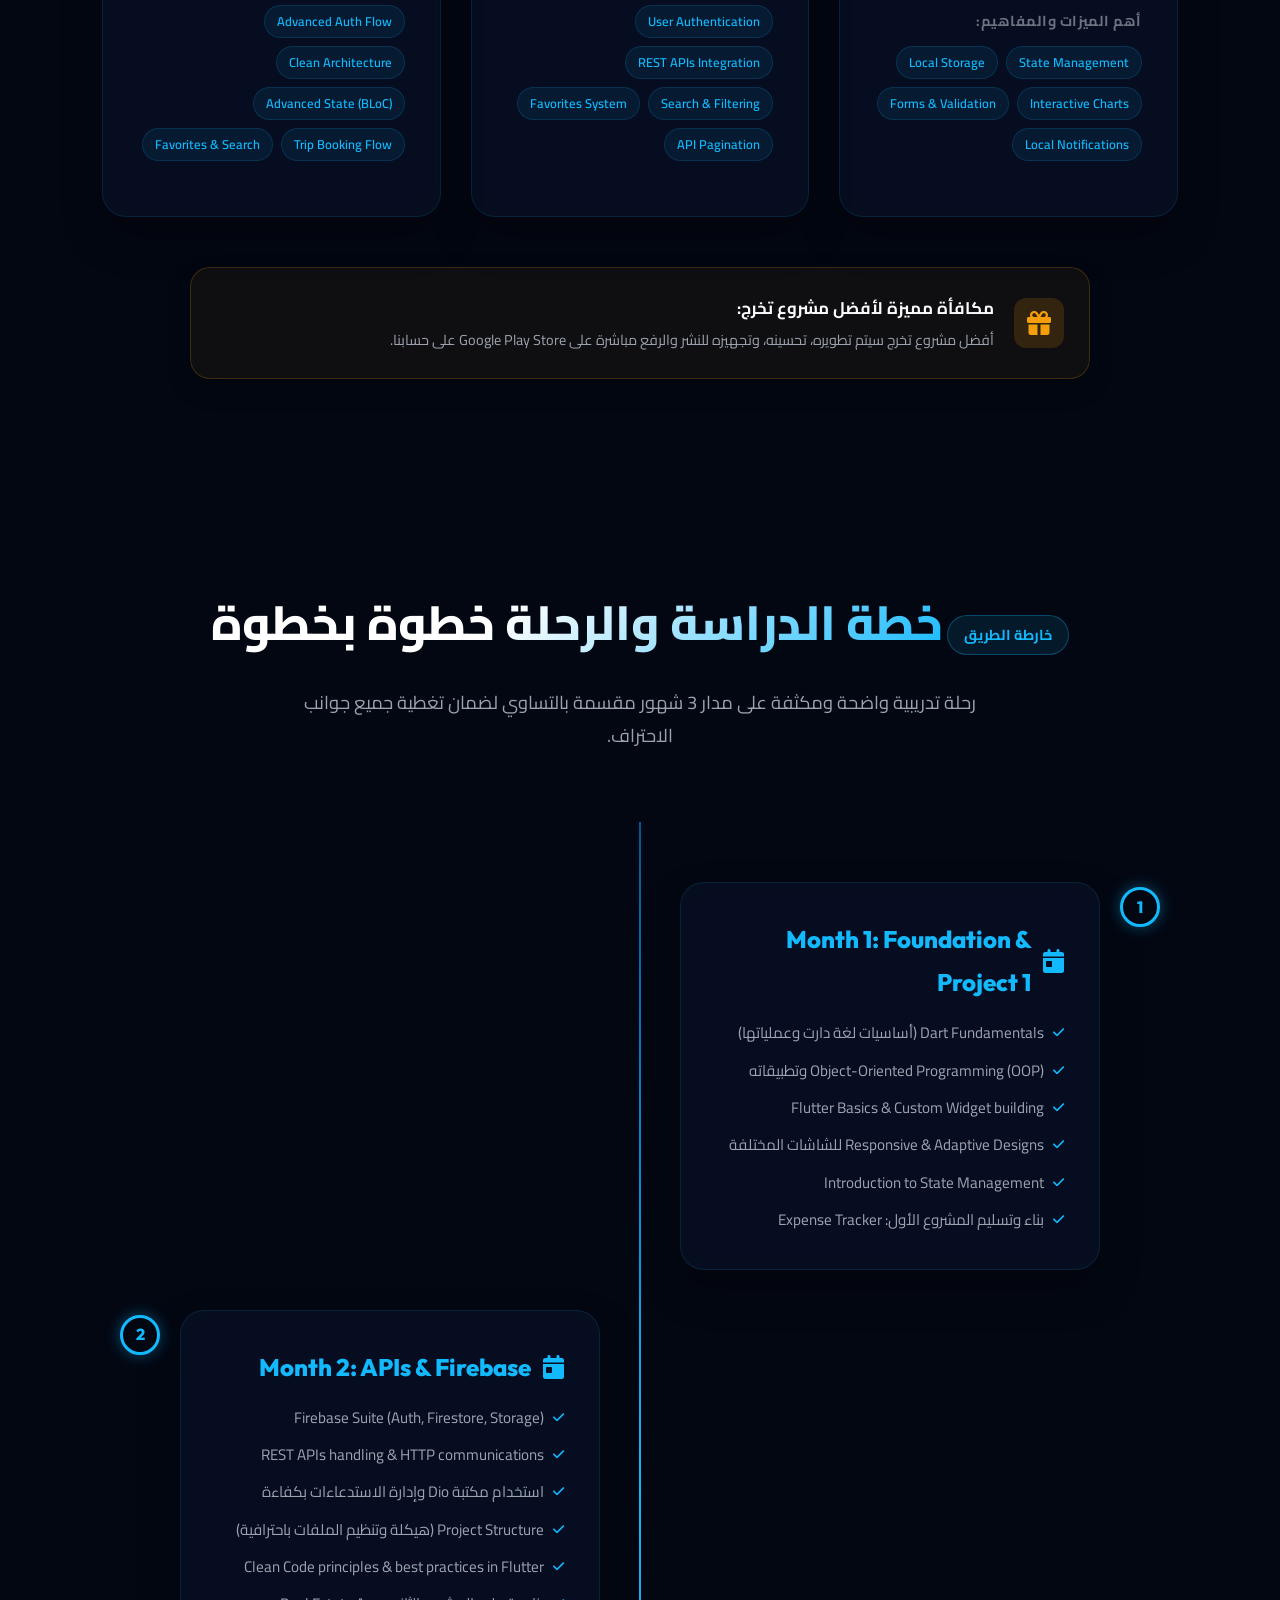
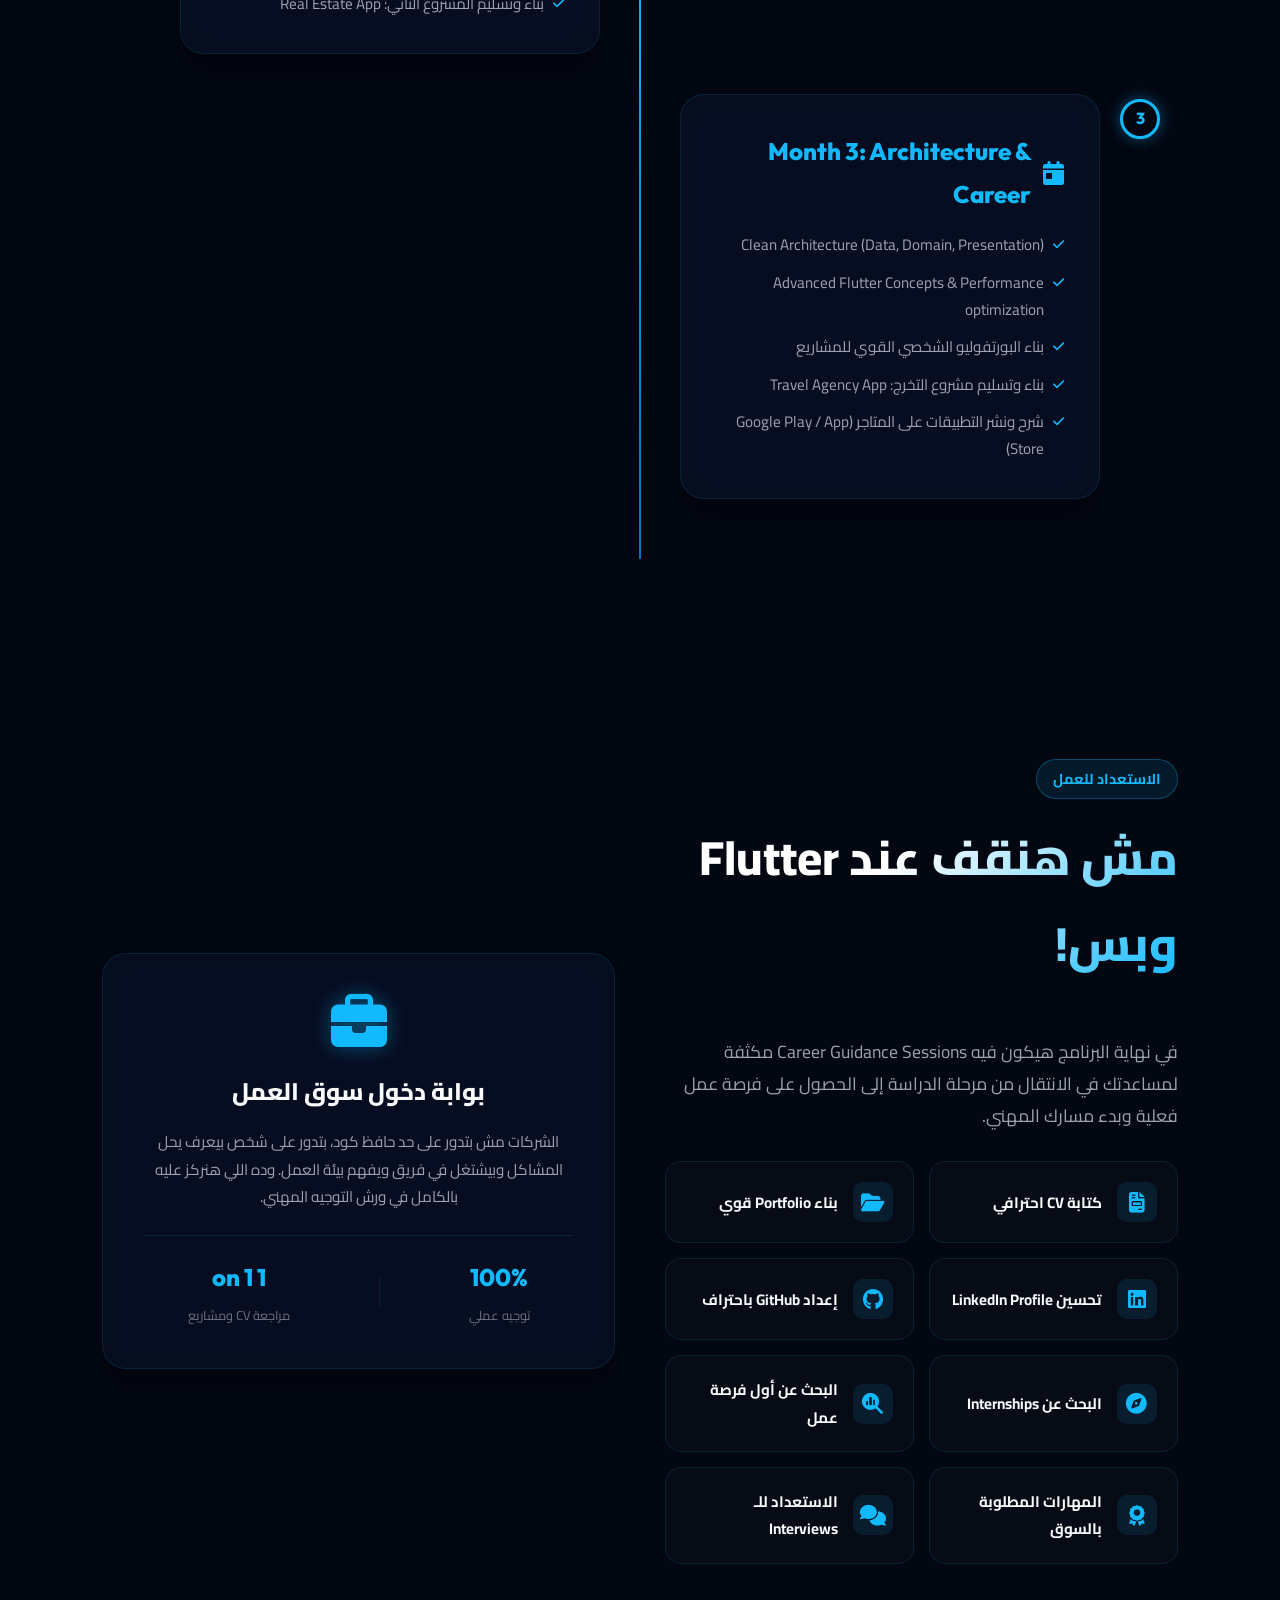
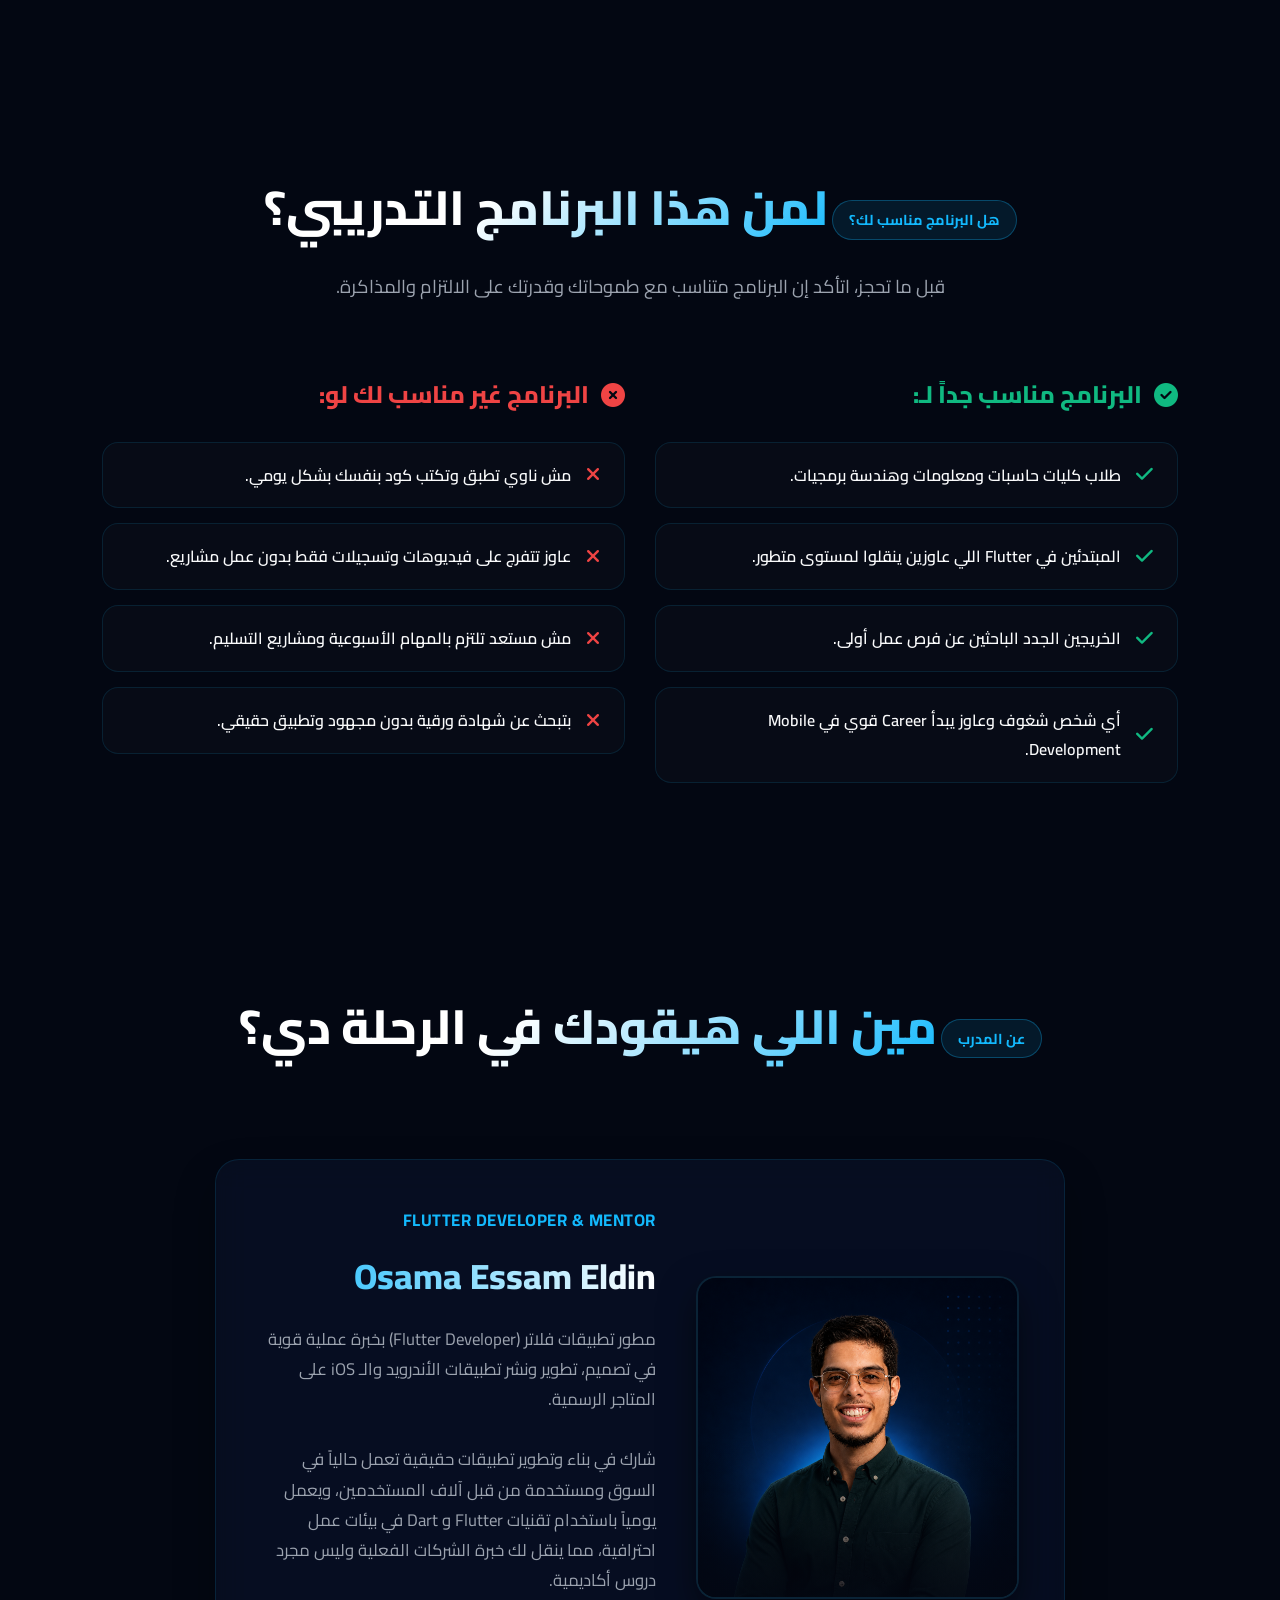
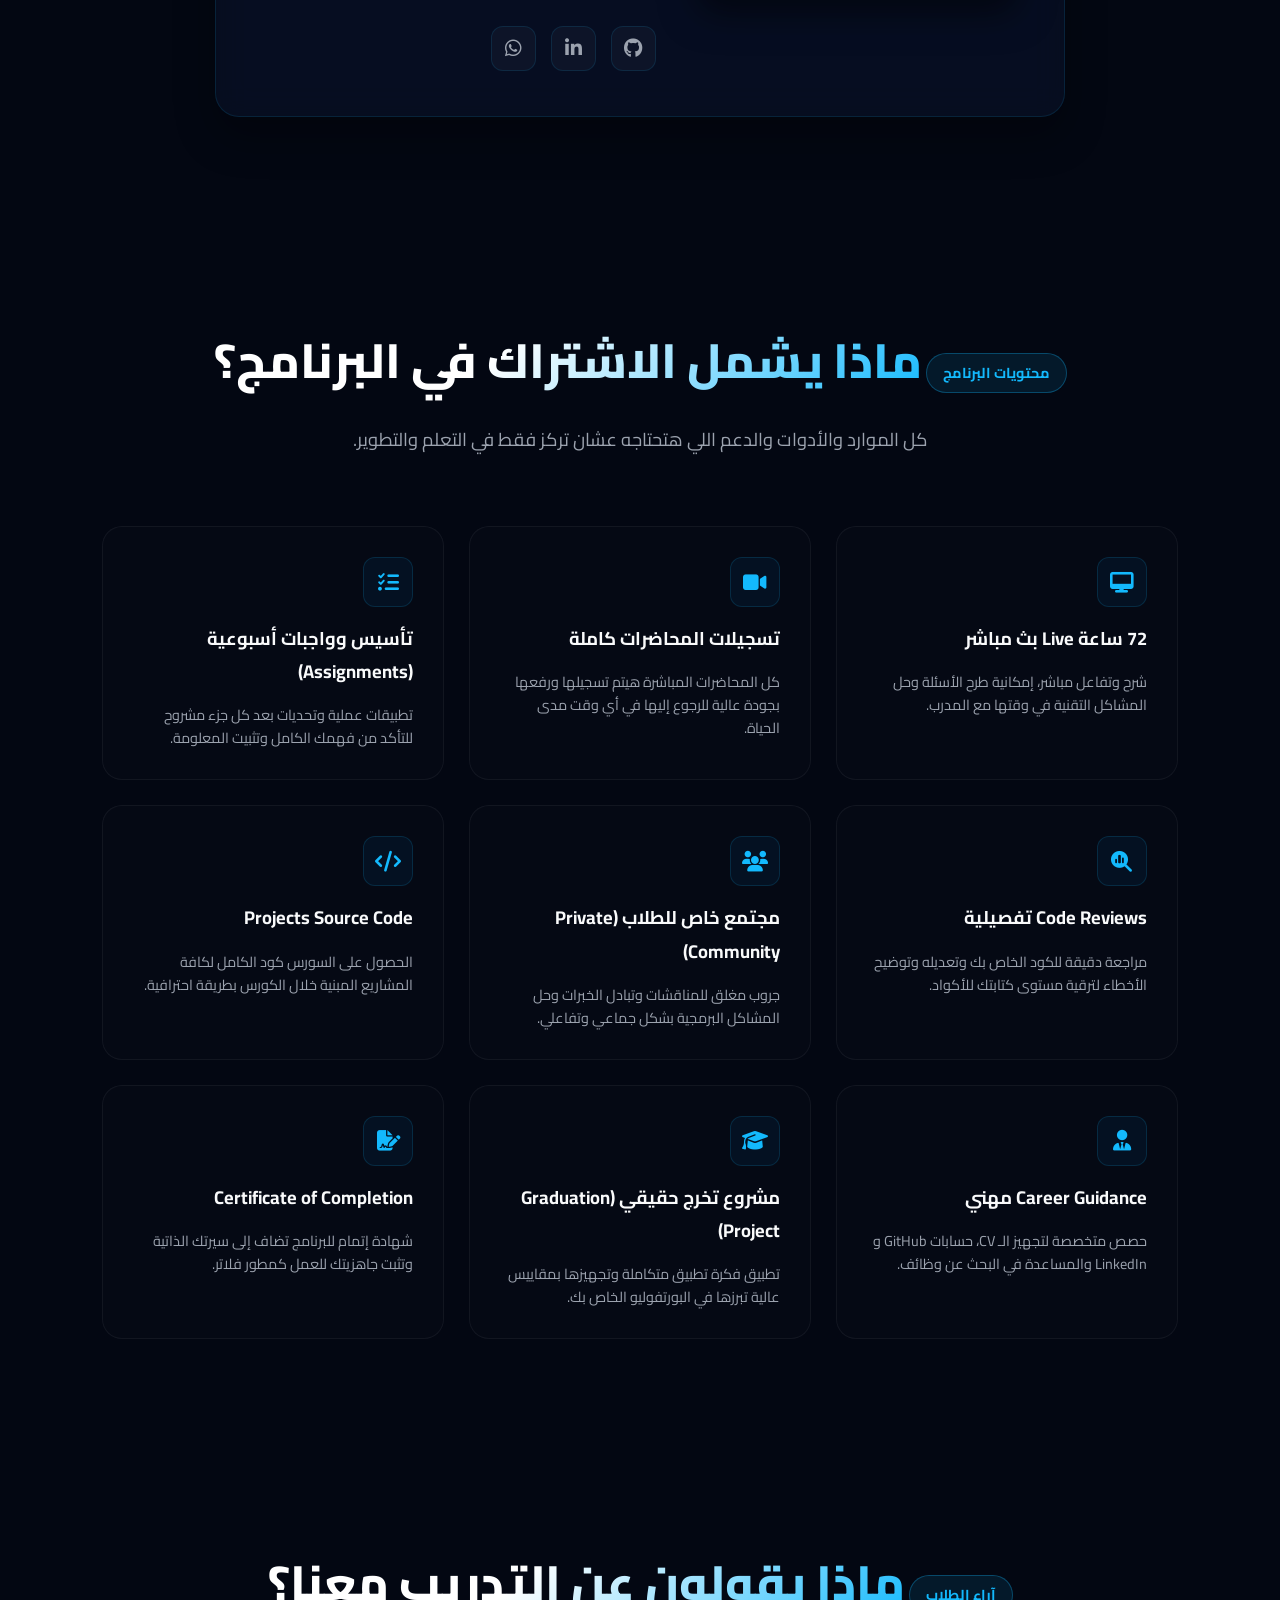
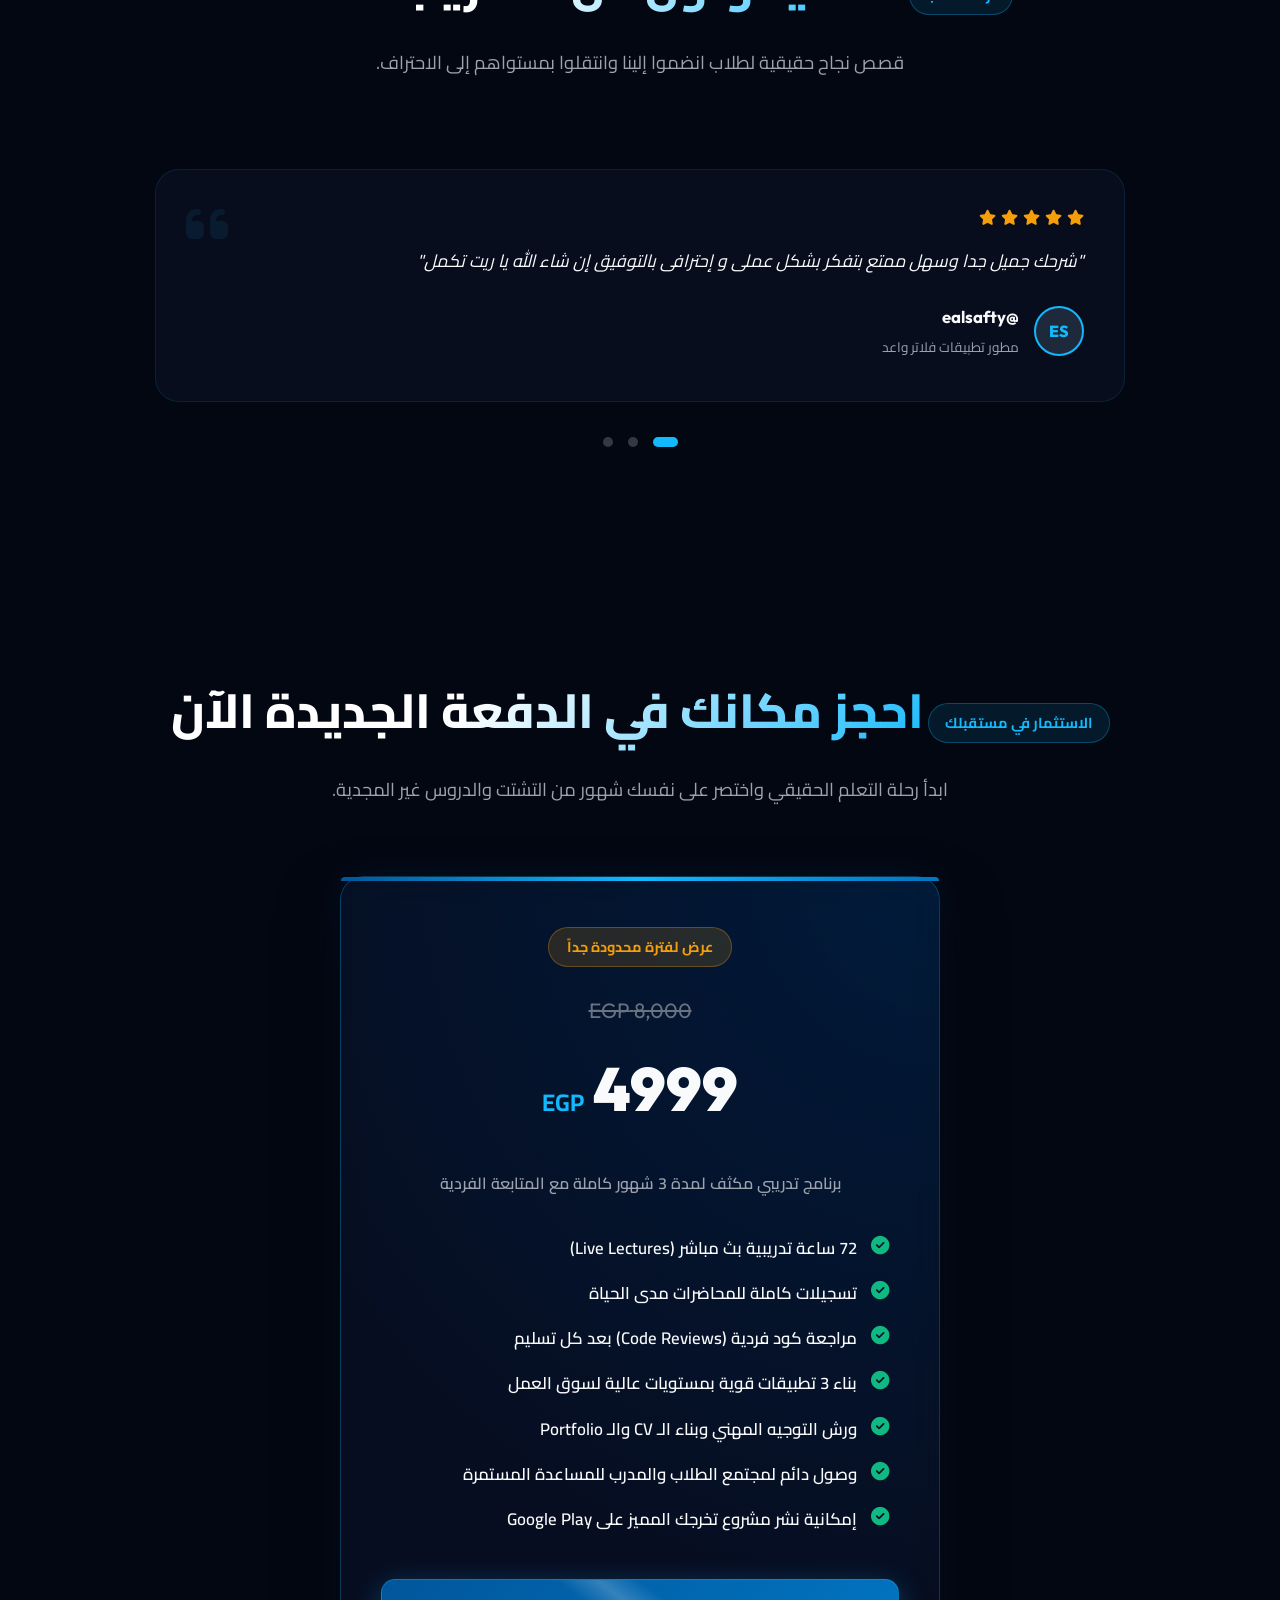
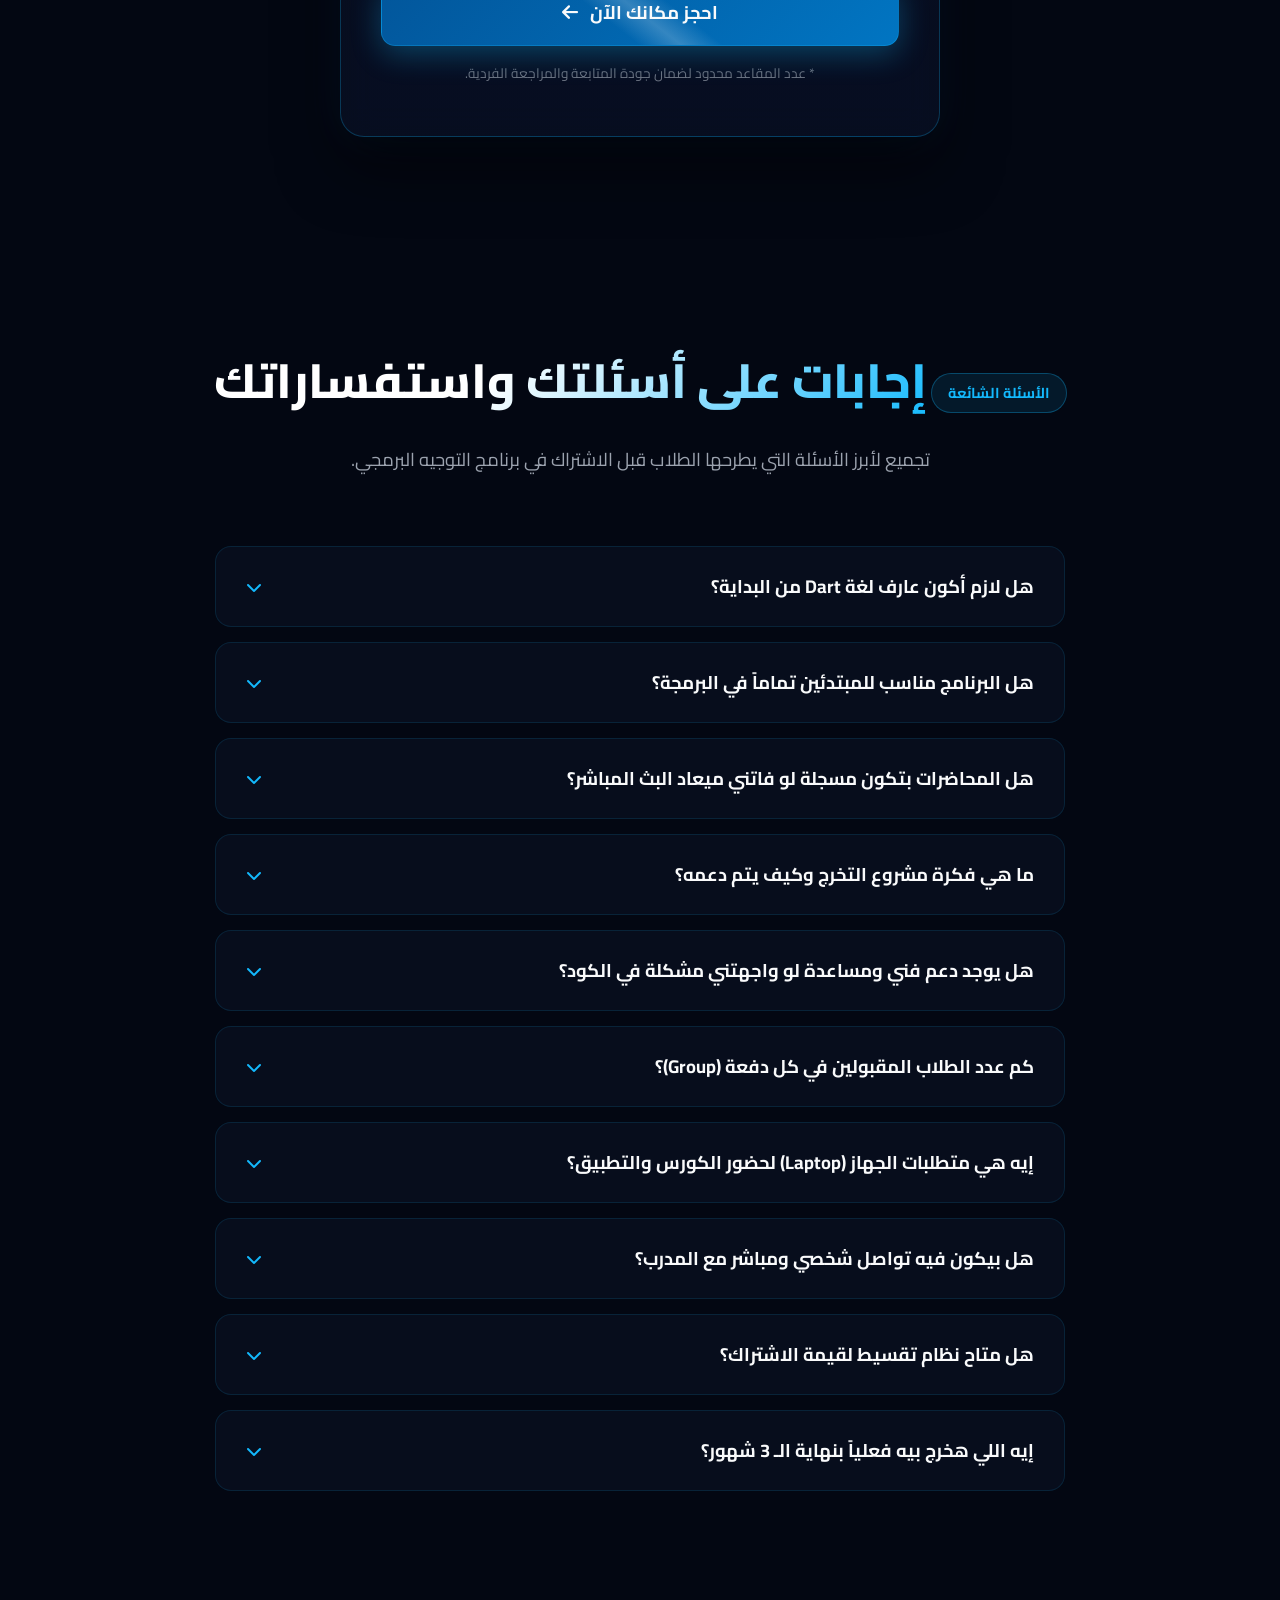
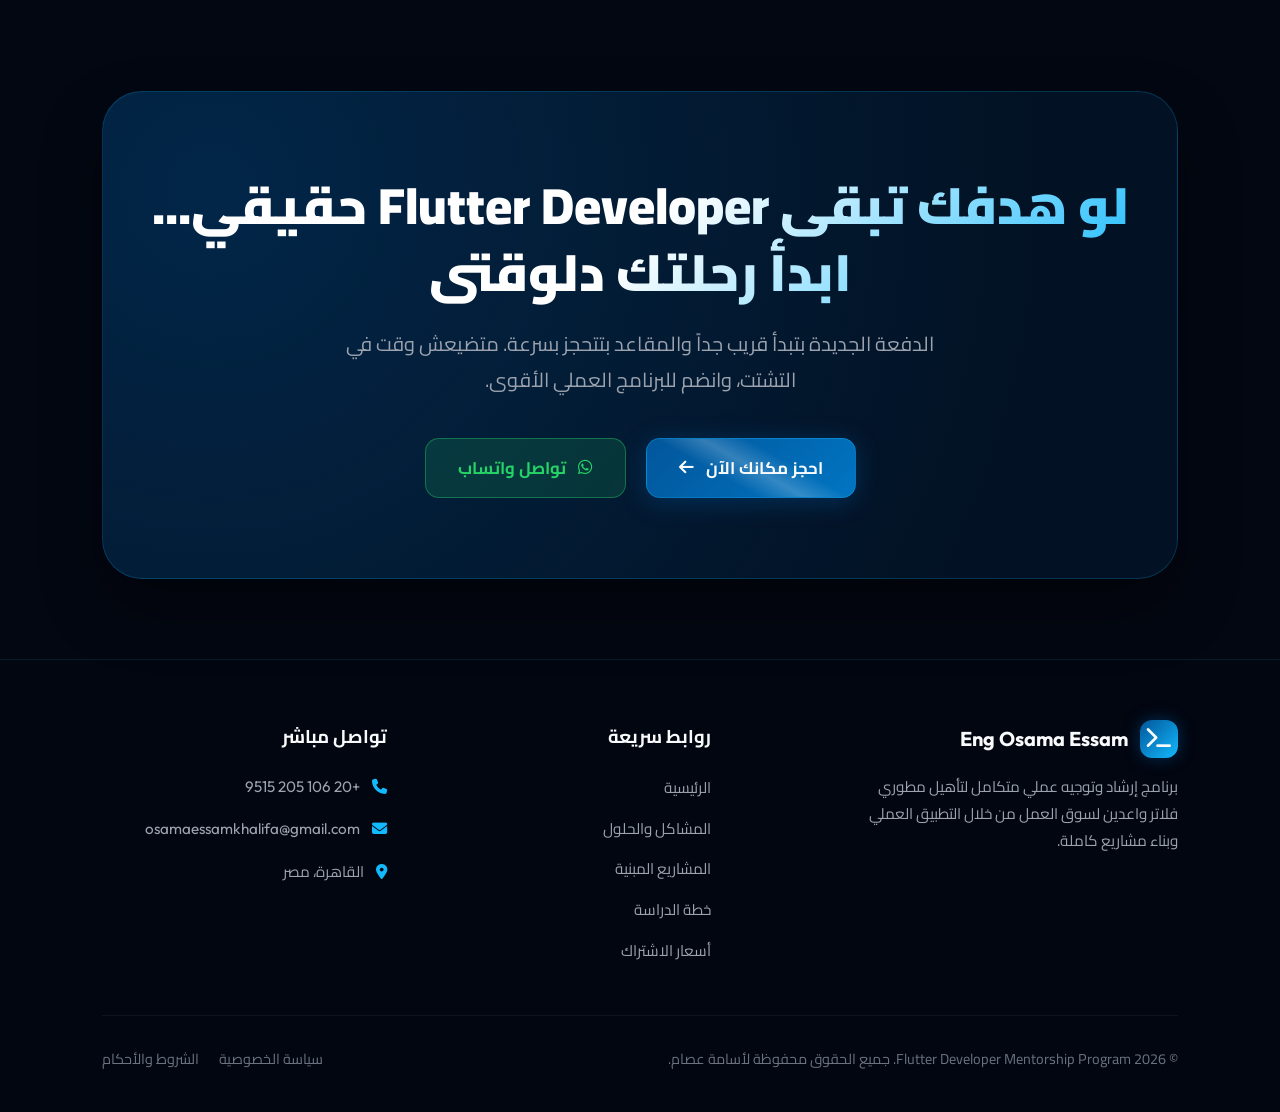
==== commit a9cdc61f: "Update hero headline copy" ====
--- a/index.html
+++ b/index.html
@@ -92,13 +92,13 @@
                     <span>برنامج إرشاد مطوري فلاتر العملي</span>
                 </div>
                 <h1 class="hero-headline">
-                    <span class="gradient">مش هعلمك Flutter...</span>
-                    <span class="accent">هعلمك إزاي تبقى Flutter Developer</span>
+                    <span class="gradient">مشاريع حقيقية</span>
+                    <span class="accent">خبرة حقيقية</span>
+                    <span class="gradient">Portfolio حقيقي</span>
                 </h1>
                 <div class="hero-subheadline">
-                    <p>برنامج تدريبي عملي لمدة 3 شهور مبني بالكامل على التطبيق والمشاريع الحقيقية.</p>
-                    <p>بدل ما تحفظ أكواد أو تتفرج على فيديوهات طويلة، هتتعلم من خلال بناء تطبيقات حقيقية خطوة بخطوة لحد
-                        ما يبقى عندك Portfolio قوي يساعدك تبدأ رحلتك المهنية.</p>
+                    <p>برنامج تدريبي عملي لمدة 3 شهور مبني بالكامل على التطبيق والمشاريع الحقيقية، من أول سطر كود وحتى بناء Portfolio احترافي ومشروع تخرج قابل للنشر.</p>
+                    <p>بدل ما تحفظ أكواد أو تتفرج على فيديوهات طويلة، هتتعلم من خلال بناء تطبيقات حقيقية خطوة بخطوة لحد ما تبقى جاهز تبدأ رحلتك المهنية بثقة.</p>
                 </div>
                 <div class="hero-ctas">
                     <a href="#pricing" class="btn btn-primary">
--- a/css/sections.css
+++ b/css/sections.css
@@ -301,6 +301,7 @@
     grid-template-columns: repeat(3, 1fr);
     gap: 30px;
     margin-bottom: 50px;
+    align-items: stretch;
 }
 
 .project-card {
@@ -310,17 +311,52 @@
     flex-direction: column;
     justify-content: space-between;
     height: 100%;
+    min-height: 600px;
 }
 
 .project-preview {
     width: 100%;
-    height: 260px;
-    border-radius: 18px;
+    height: 500px;
+    min-height: 500px;
+    border-radius: 26px;
     overflow: hidden;
     margin-bottom: 24px;
     border: 1px solid rgba(19, 185, 253, 0.14);
-    background: rgba(255, 255, 255, 0.03);
+    background:
+        radial-gradient(circle at 50% 18%, rgba(19, 185, 253, 0.16), transparent 52%),
+        rgba(255, 255, 255, 0.03);
     box-shadow: 0 18px 36px rgba(0, 0, 0, 0.28);
+    display: flex;
+    align-items: center;
+    justify-content: center;
+    padding: 18px;
+}
+
+.project-screen {
+    position: relative;
+    width: min(82%, 240px);
+    height: 100%;
+    border-radius: 28px;
+    padding: 12px 12px 14px;
+    background: linear-gradient(145deg, #0d1424, #050915);
+    border: 1px solid rgba(19, 185, 253, 0.18);
+    box-shadow: inset 0 1px 0 rgba(255, 255, 255, 0.06), 0 16px 40px rgba(0, 0, 0, 0.35);
+    display: flex;
+    align-items: flex-start;
+    justify-content: center;
+}
+
+.project-screen::before {
+    content: "";
+    position: absolute;
+    top: 8px;
+    left: 50%;
+    transform: translateX(-50%);
+    width: 92px;
+    height: 16px;
+    border-radius: 0 0 12px 12px;
+    background: rgba(7, 16, 31, 0.95);
+    box-shadow: 0 2px 10px rgba(0, 0, 0, 0.25);
 }
 
 .project-preview img {
@@ -329,6 +365,11 @@
     display: block;
     object-fit: cover;
     object-position: top center;
+    border-radius: 20px;
+    margin-top: 16px;
+    background: #07101f;
+    border: 1px solid rgba(255, 255, 255, 0.08);
+    box-shadow: 0 12px 24px rgba(0, 0, 0, 0.28);
     transition: transform 0.5s ease;
 }
 
@@ -424,9 +465,14 @@
 
 @media (max-width: 480px) {
     .project-preview {
-        height: 300px;
-        border-radius: 16px;
+        height: 420px;
+        border-radius: 18px;
         margin-bottom: 20px;
+        padding: 14px;
+    }
+
+    .project-preview img {
+        width: min(86%, 250px);
     }
 
     .project-icon {
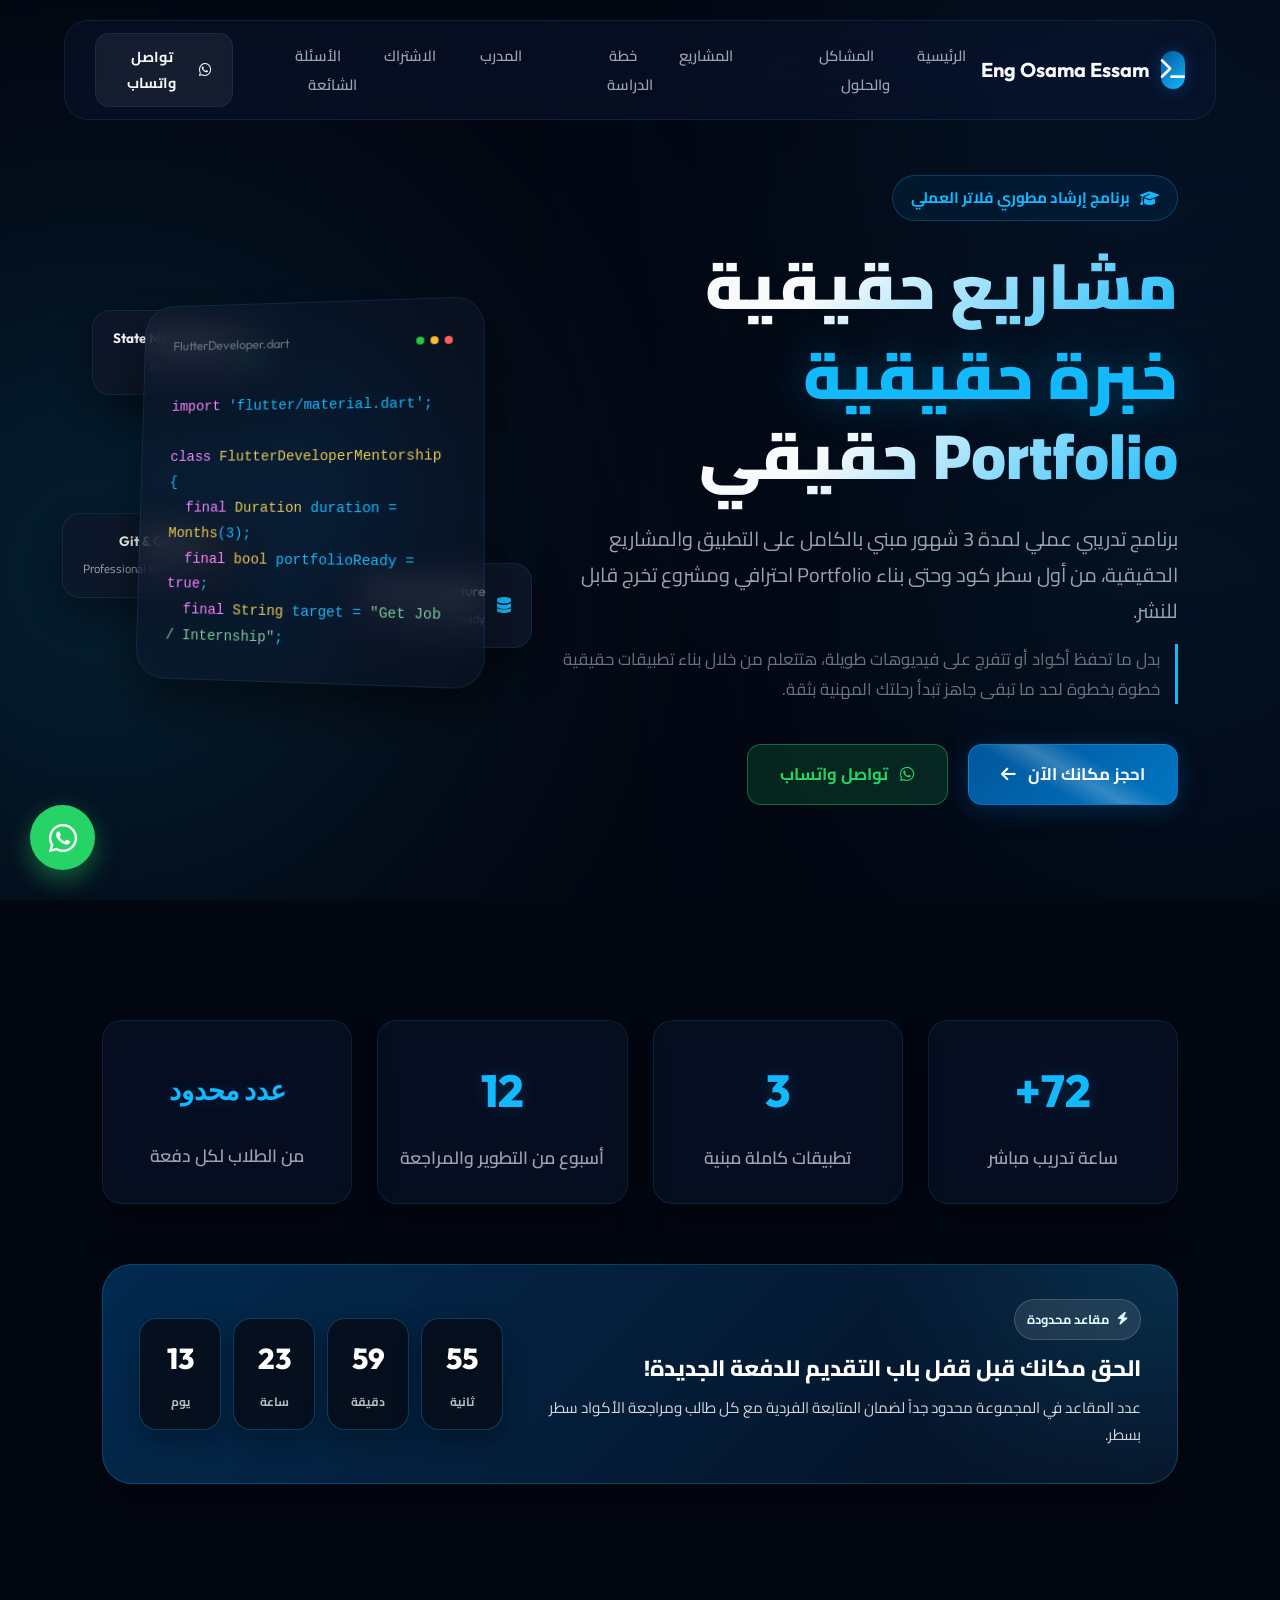
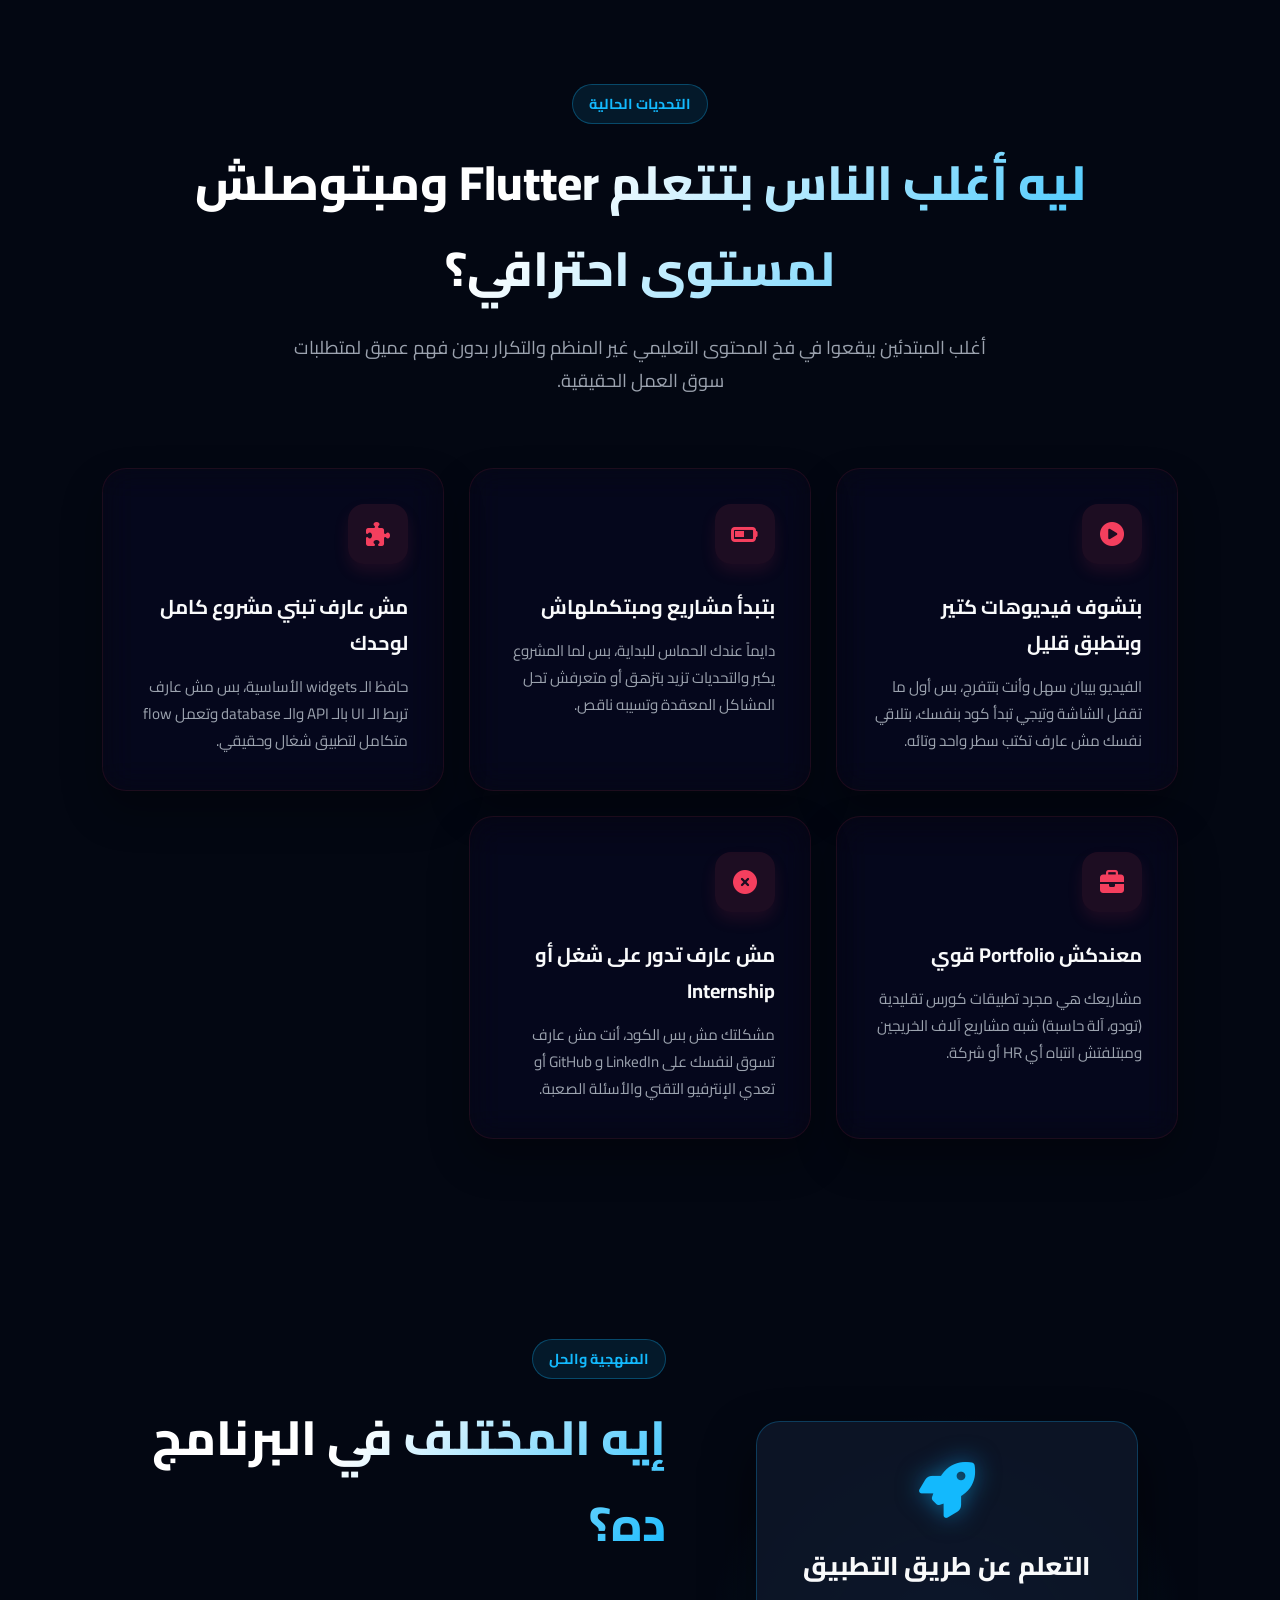
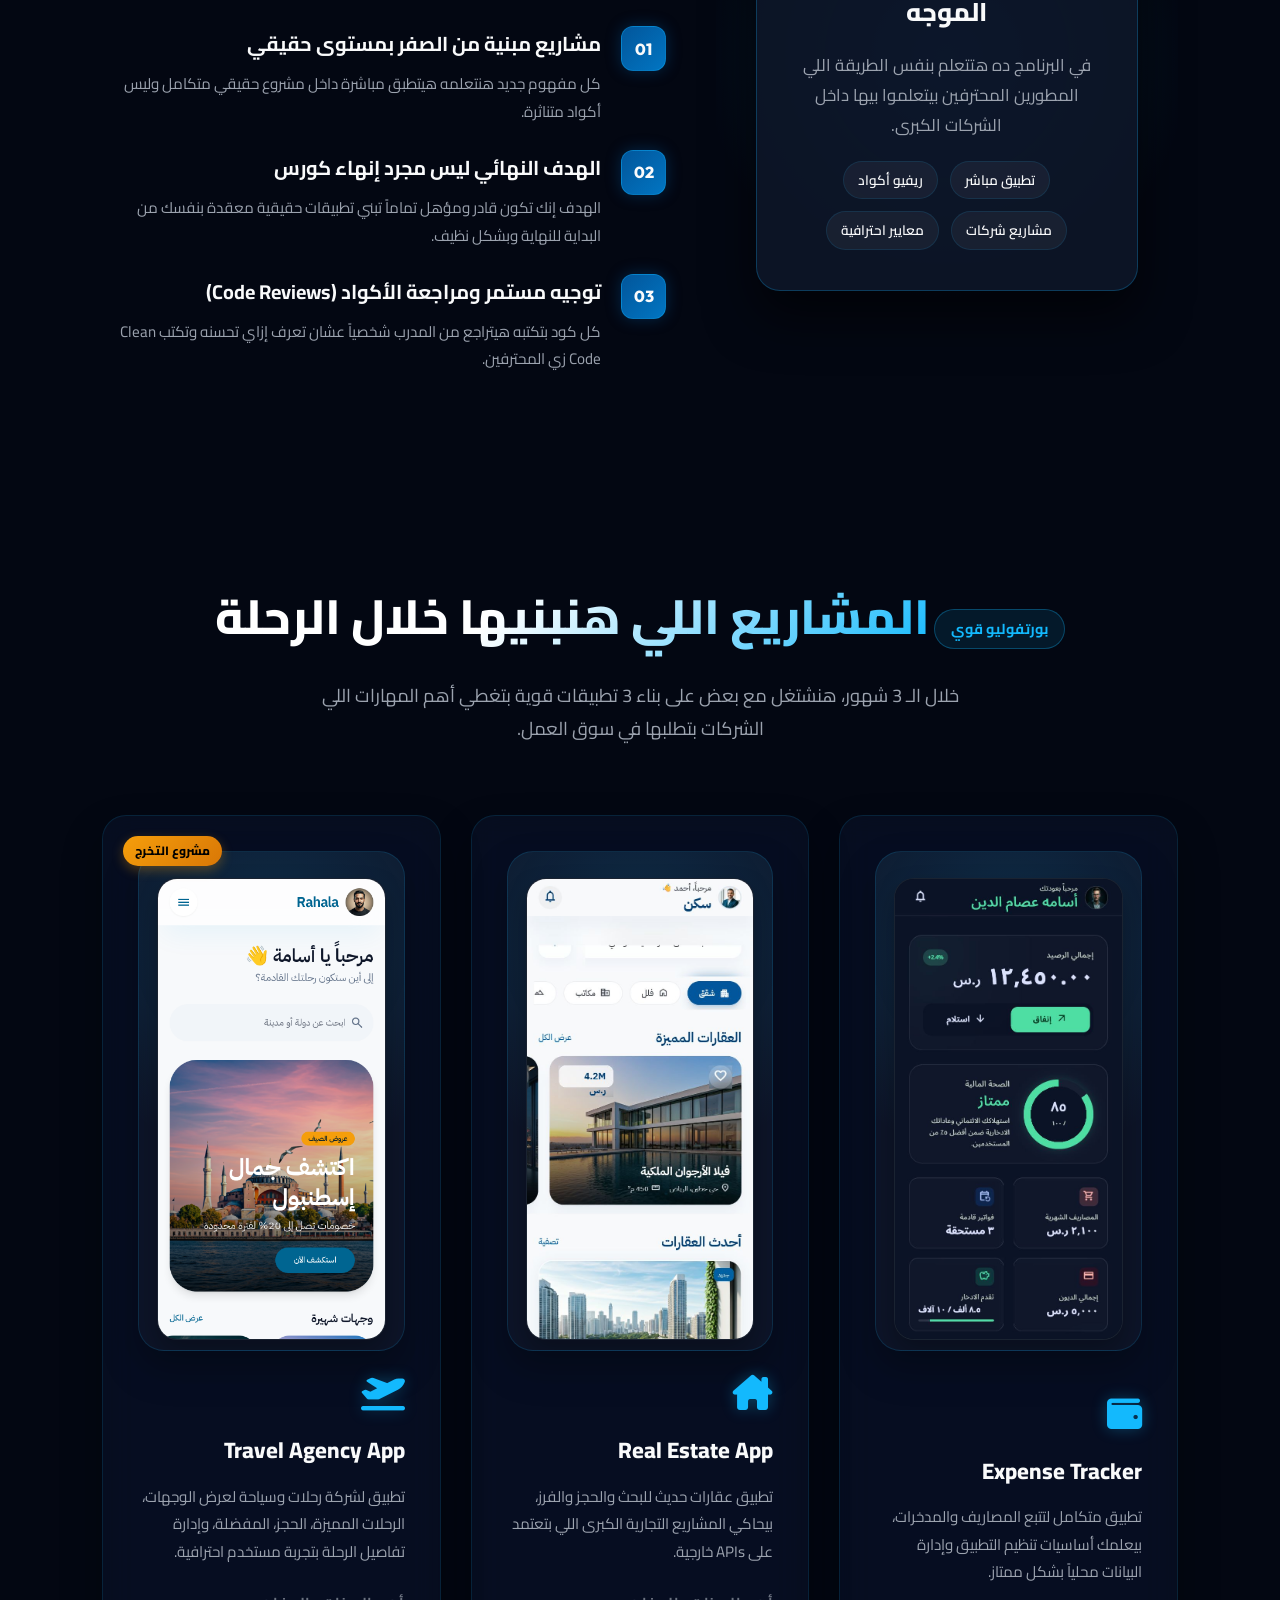
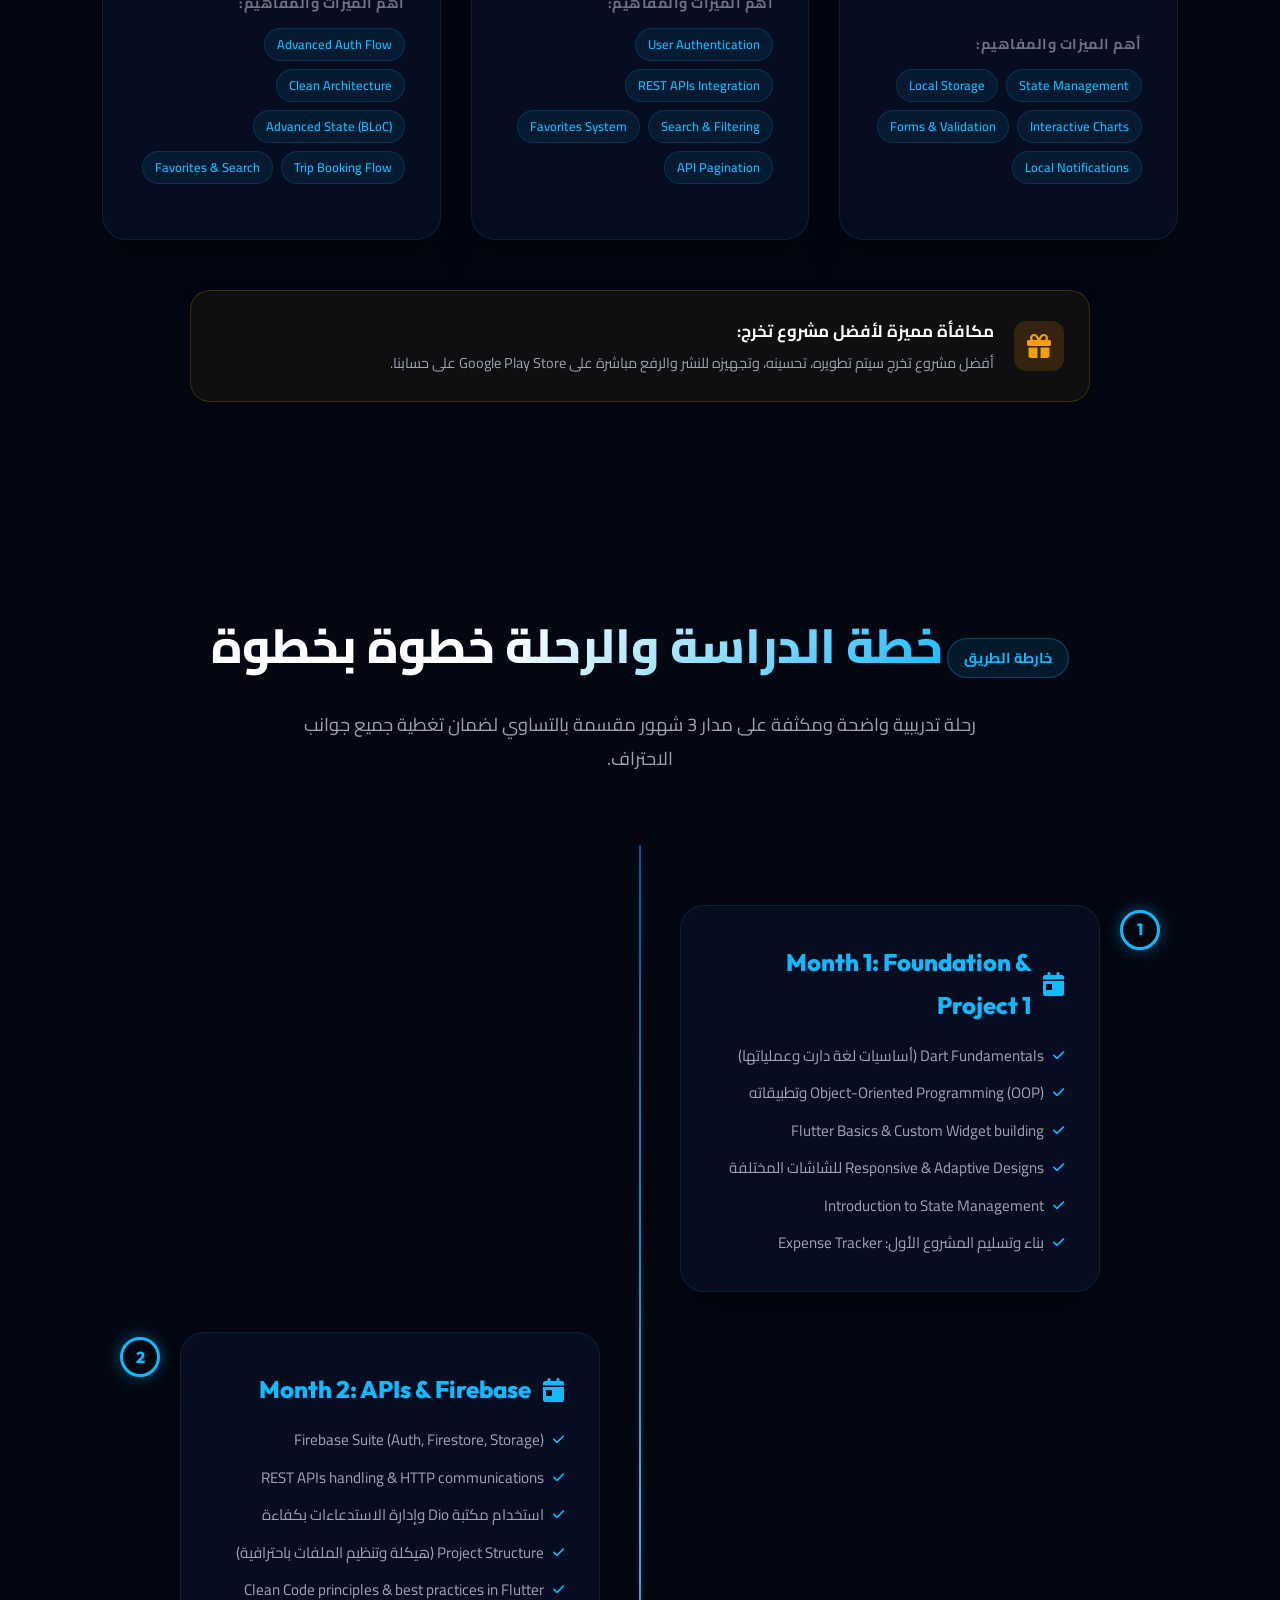
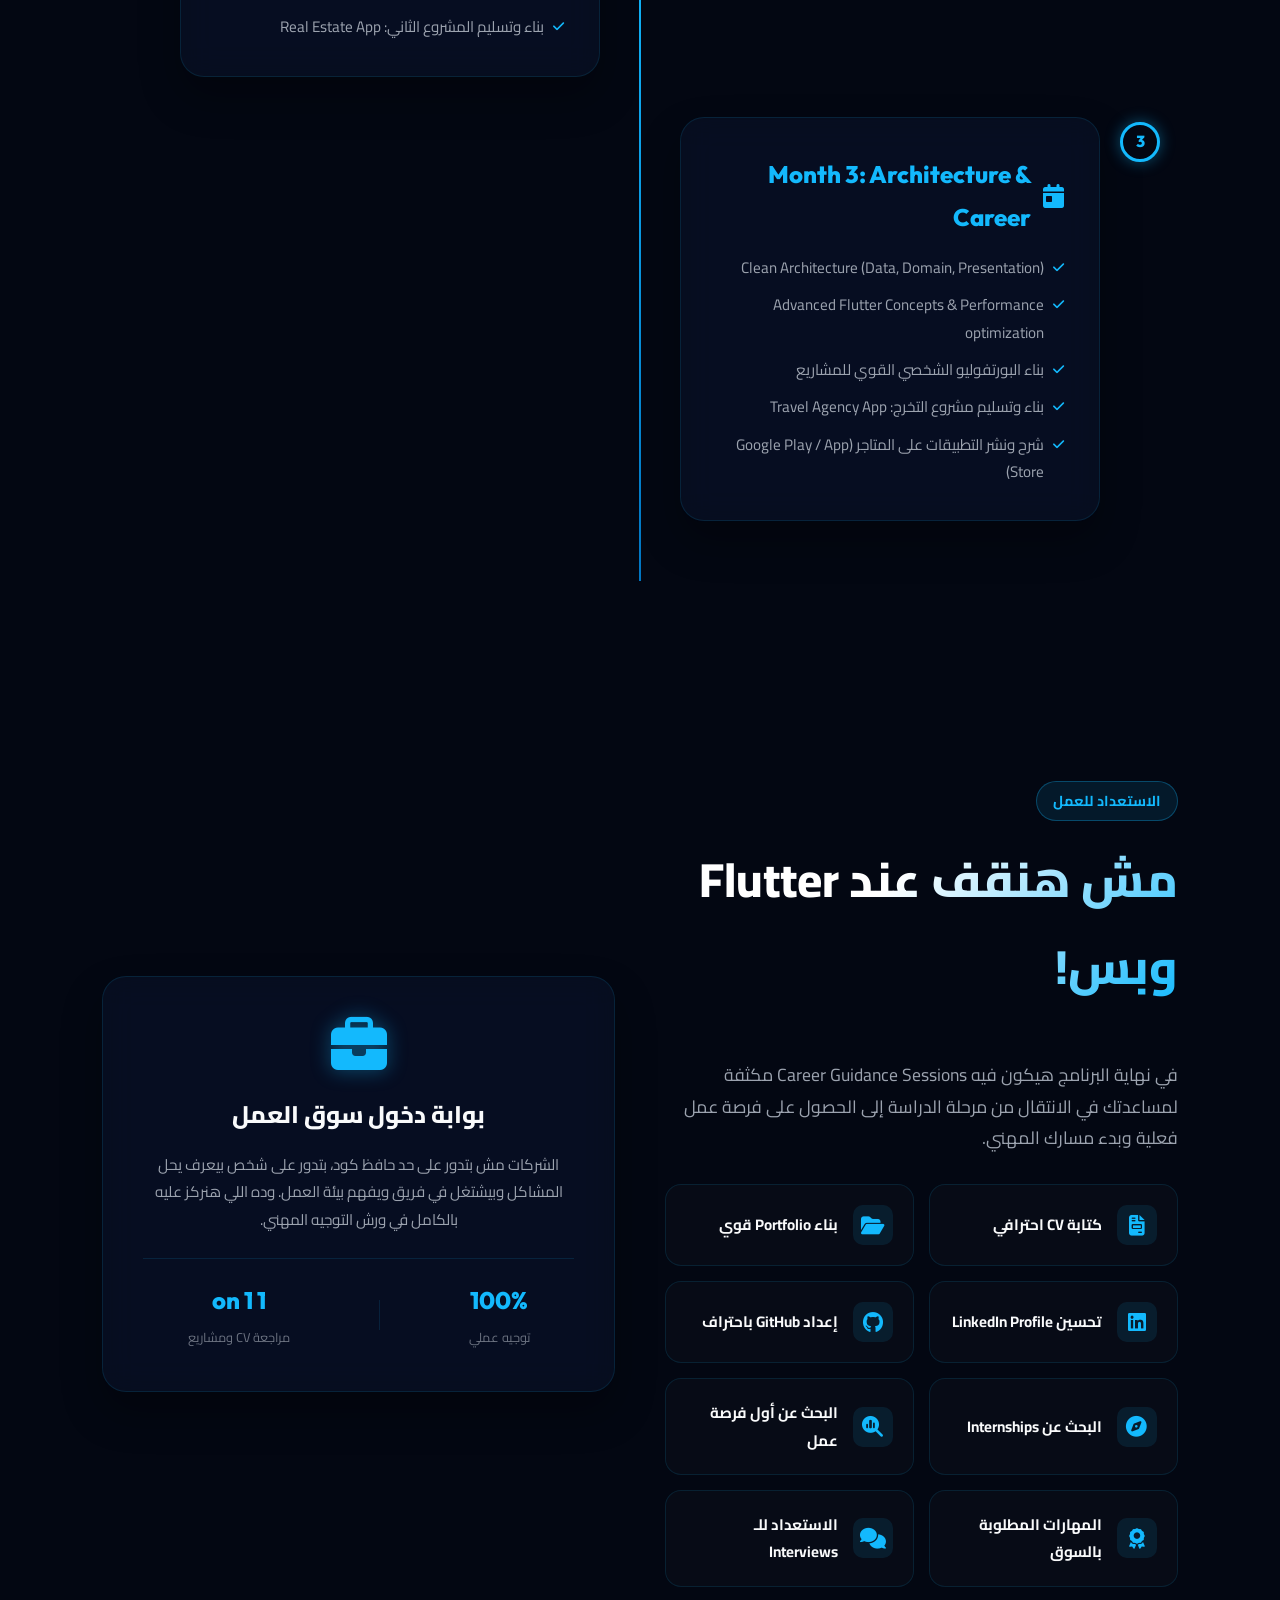
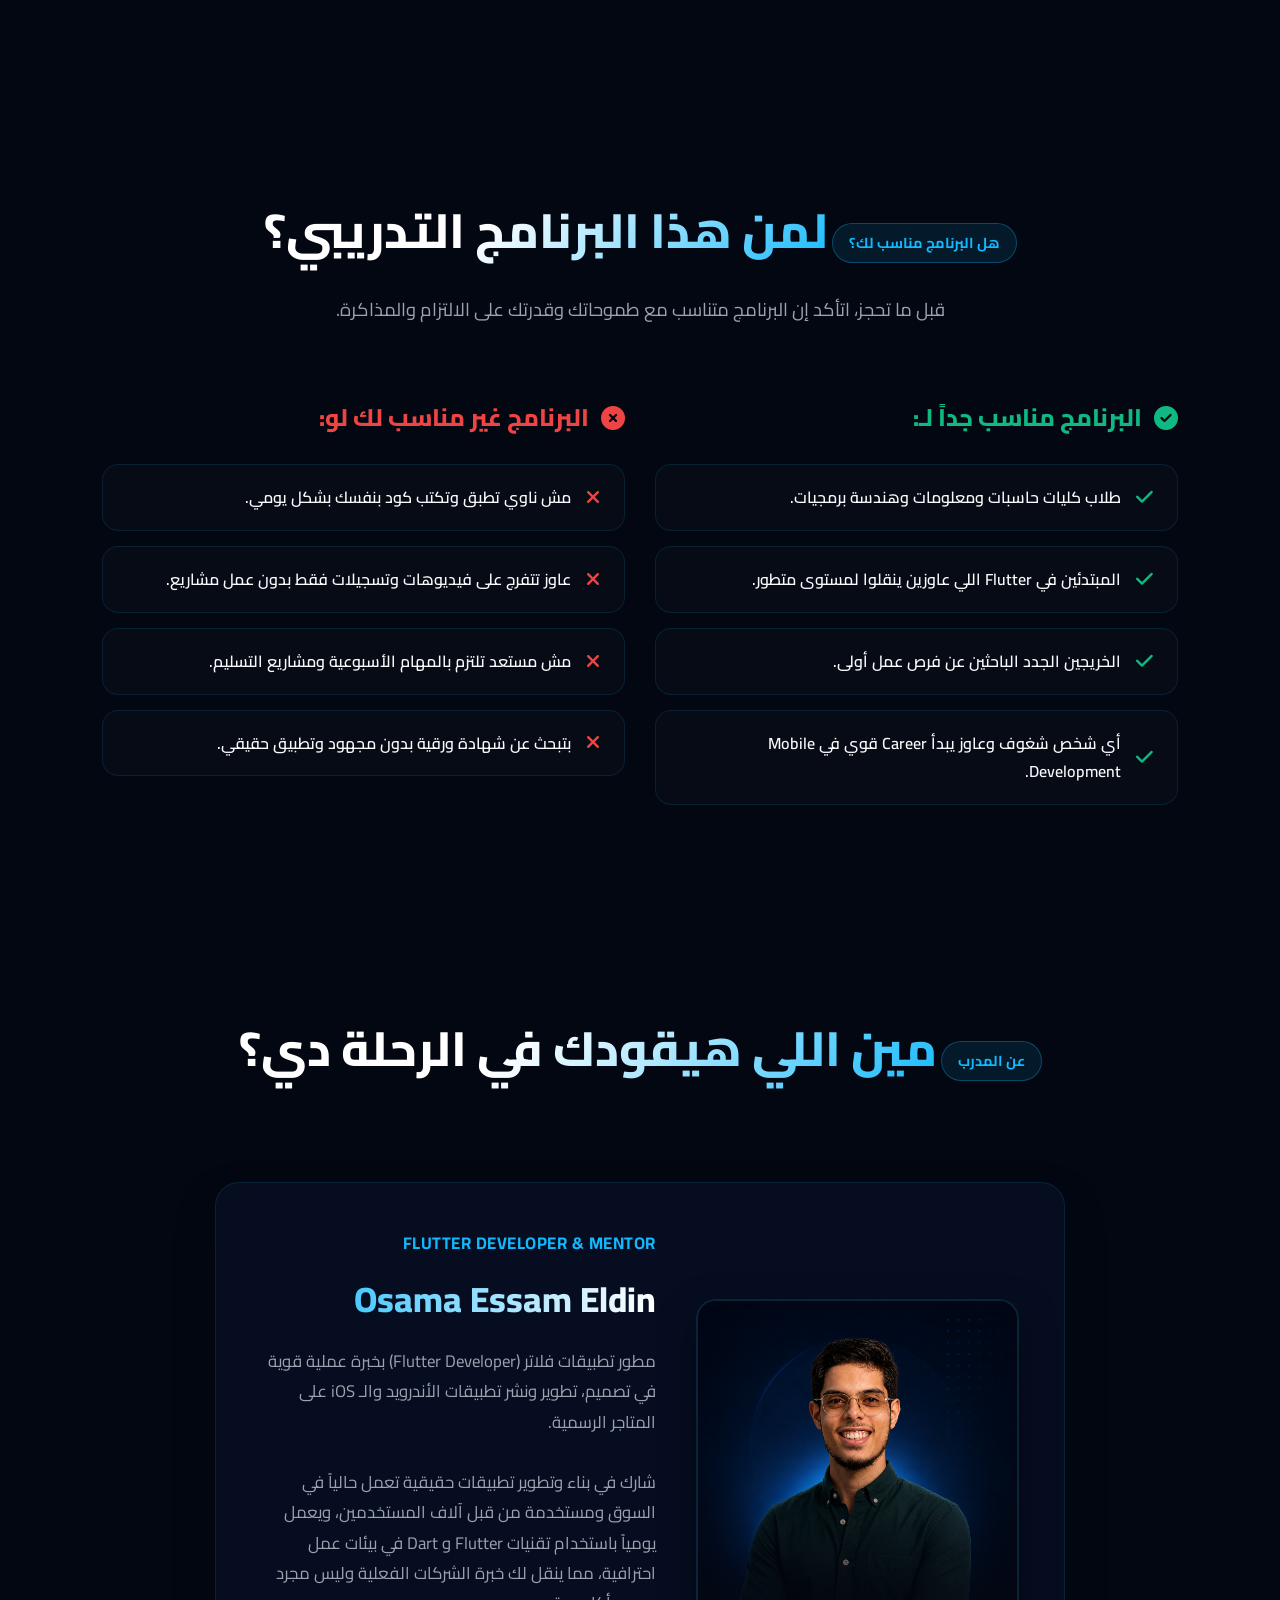
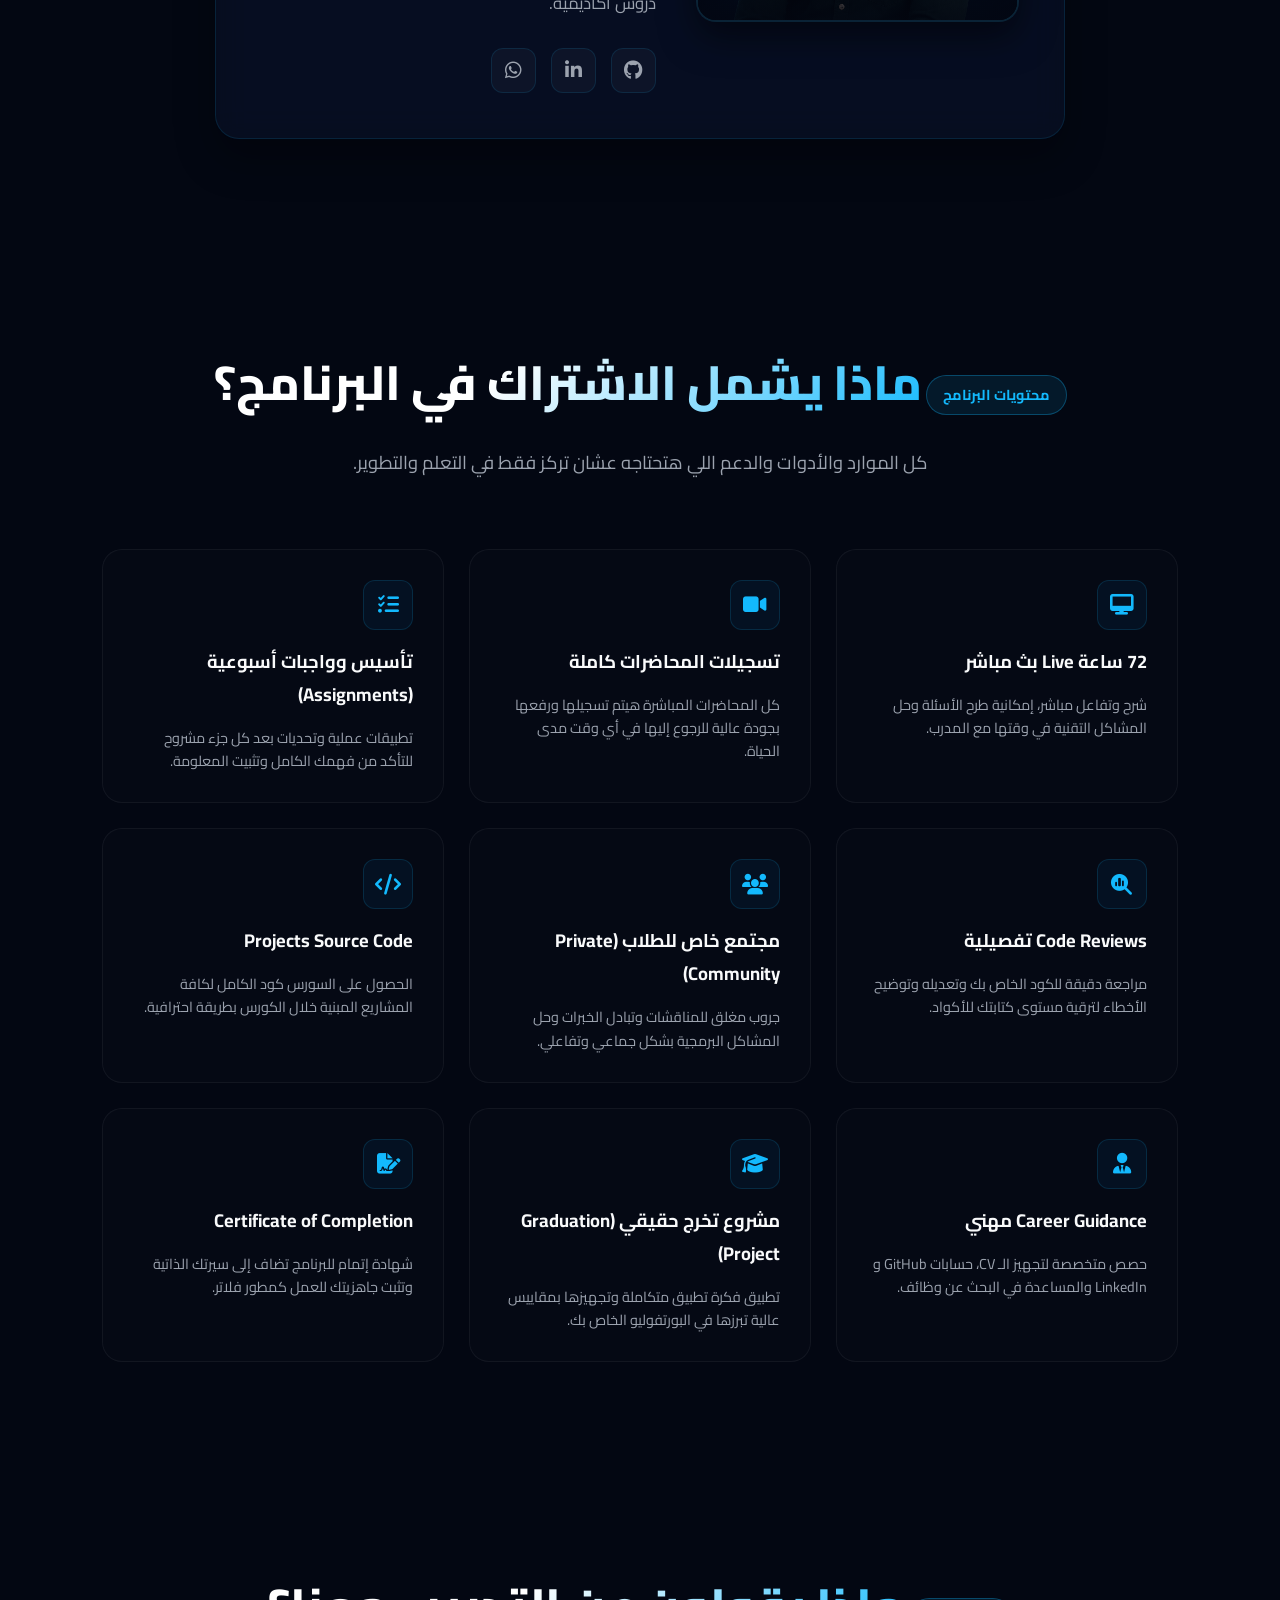
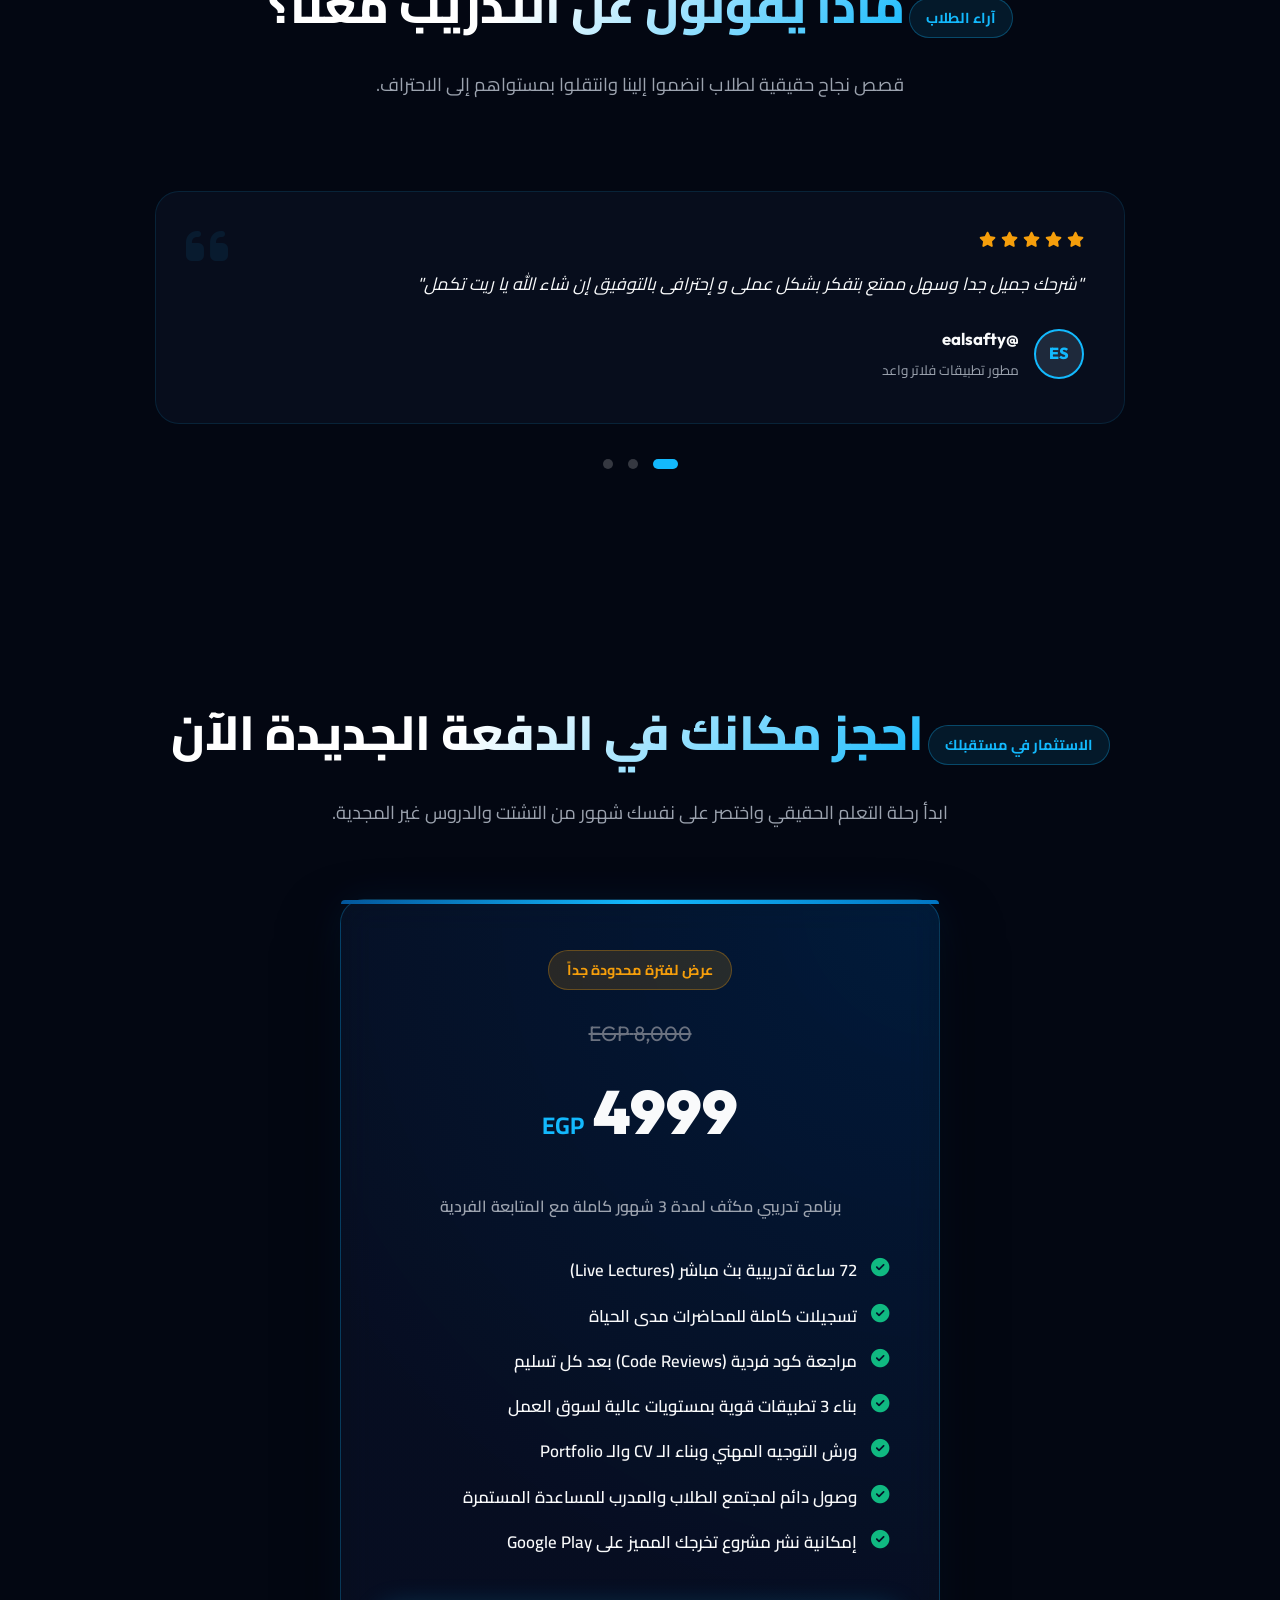
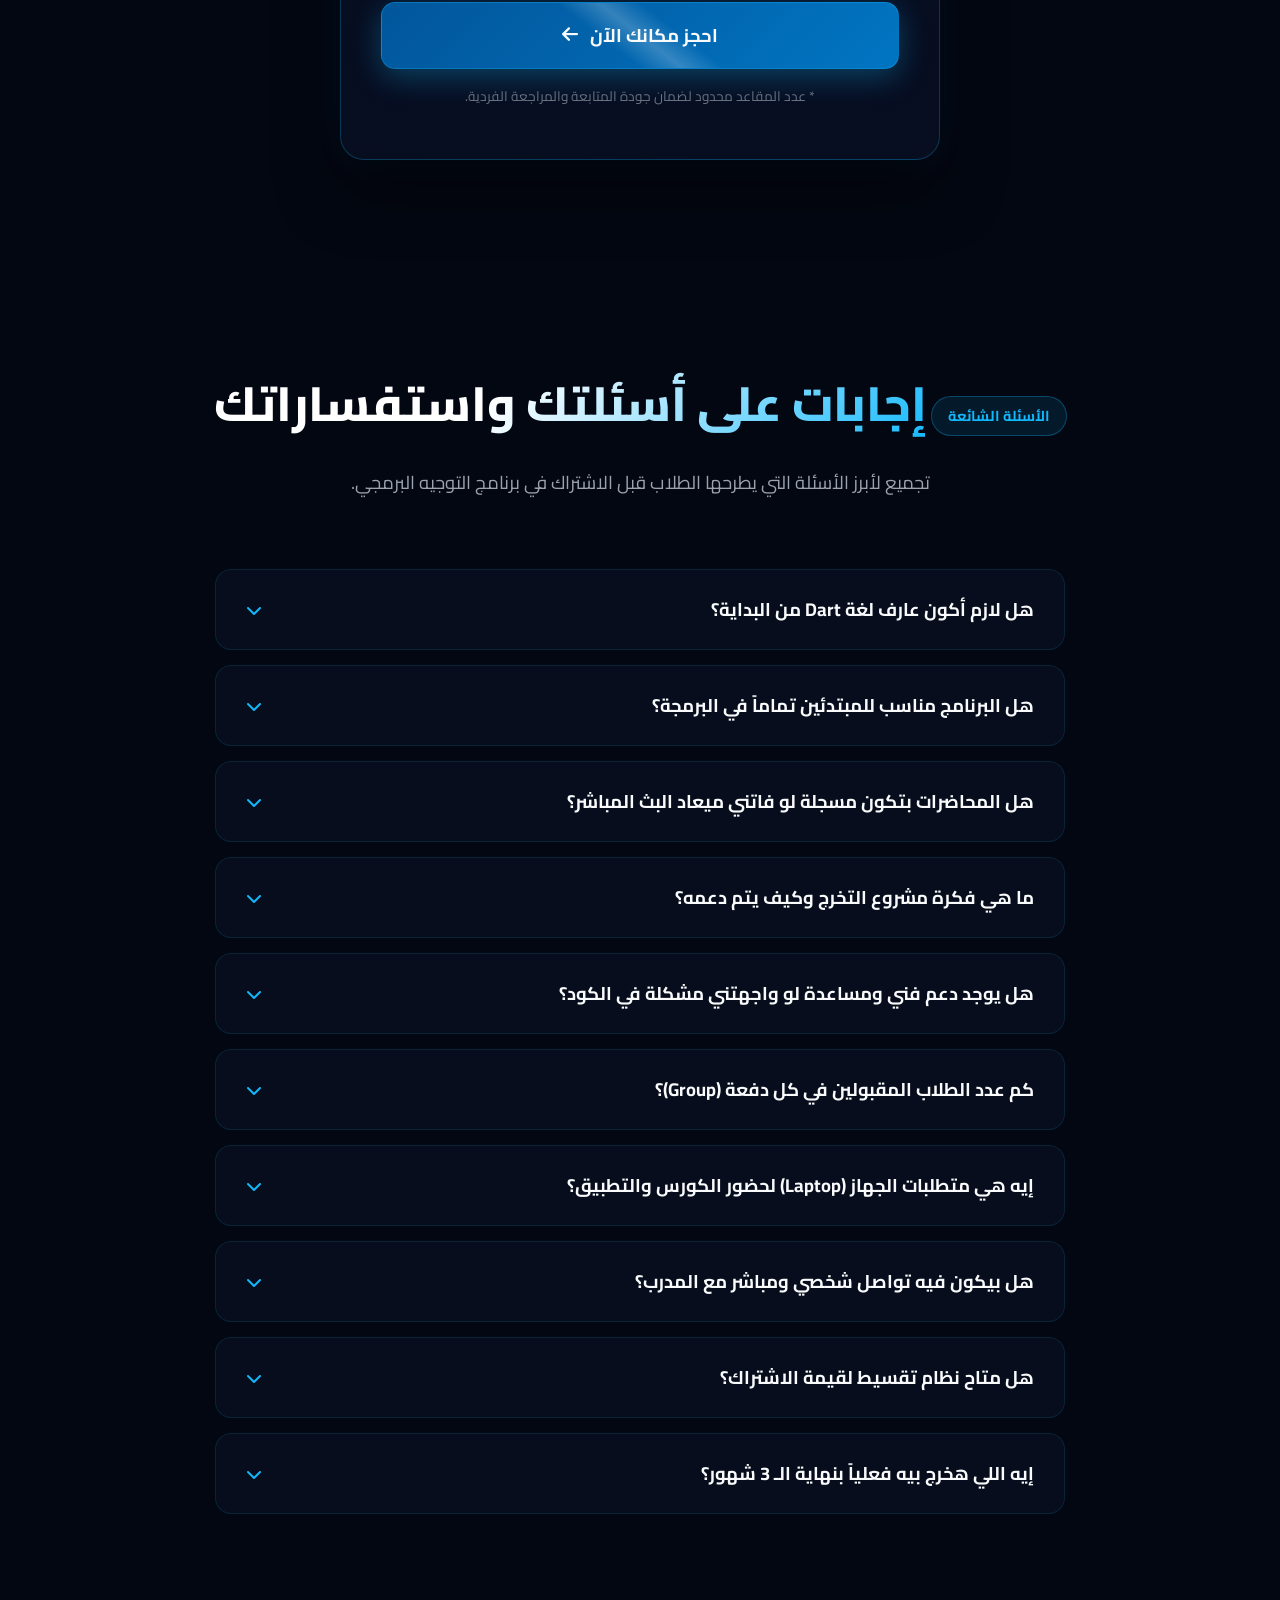
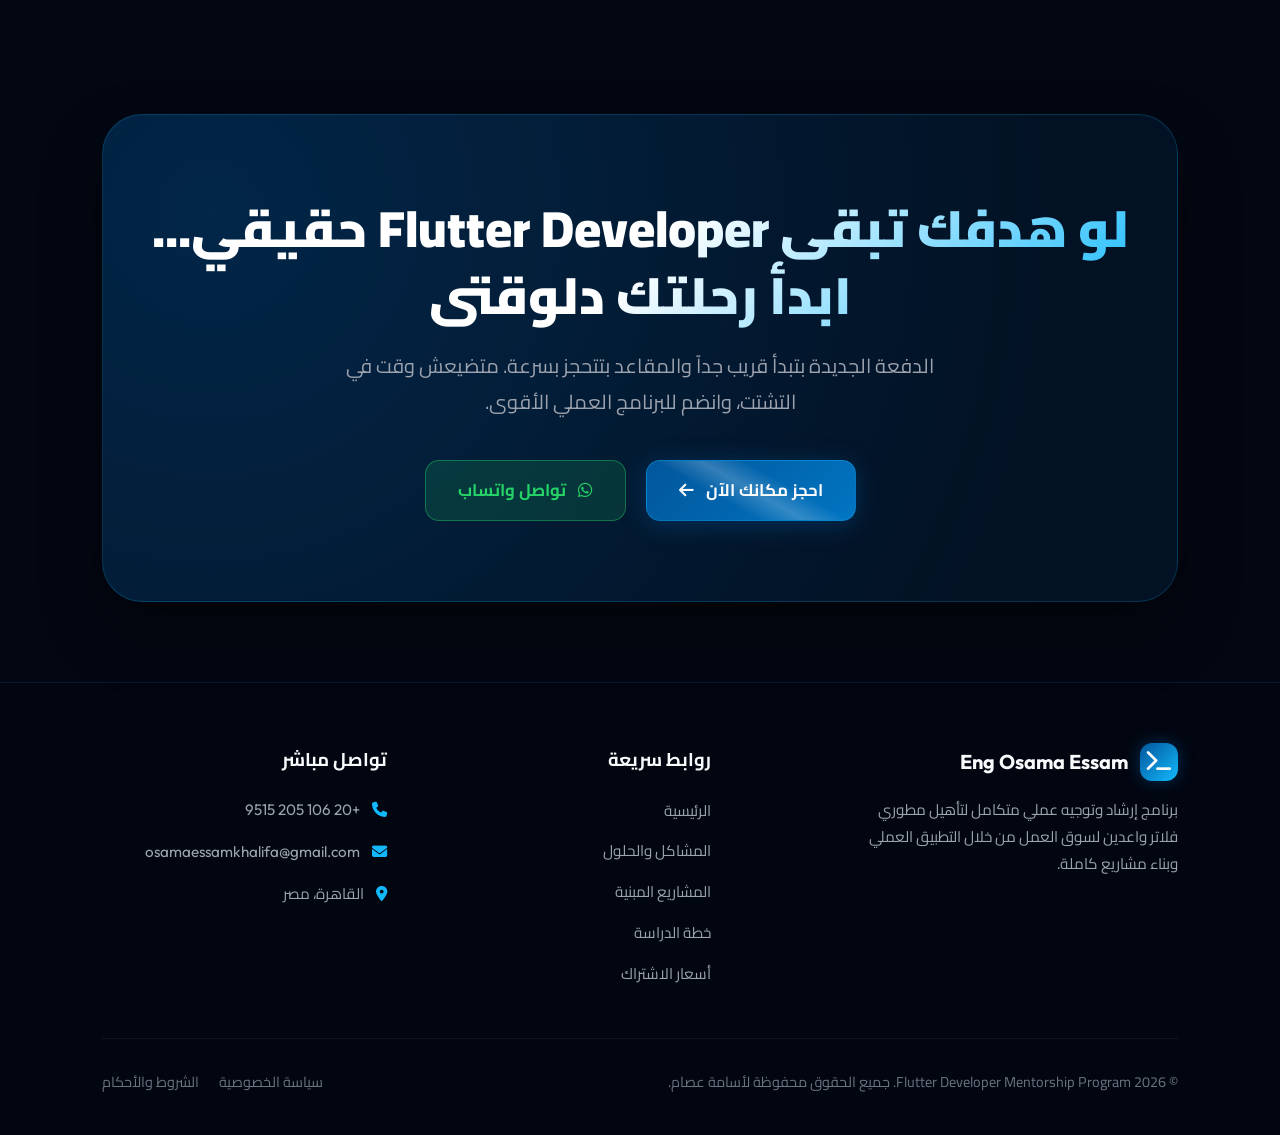
==== commit 70cd07b0: "Refresh countdown banner styling" ====
--- a/index.html
+++ b/index.html
@@ -200,6 +200,10 @@
         <!-- Countdown urgency banner -->
         <div class="countdown-banner" data-aos="zoom-in">
             <div class="countdown-text">
+                <div class="countdown-badge">
+                    <i class="fa-solid fa-bolt"></i>
+                    <span>مقاعد محدودة</span>
+                </div>
                 <h3>الحق مكانك قبل قفل باب التقديم للدفعة الجديدة!</h3>
                 <p>عدد المقاعد في المجموعة محدود جداً لضمان المتابعة الفردية مع كل طالب ومراجعة الأكواد سطر بسطر.</p>
             </div>
--- a/css/sections.css
+++ b/css/sections.css
@@ -34,54 +34,95 @@
 
 /* ========== COUNTDOWN BANNER ========== */
 .countdown-banner {
-    background: linear-gradient(135deg, rgba(2, 86, 155, 0.25), rgba(1, 117, 194, 0.15));
-    border: 1px solid var(--glass-border);
+    position: relative;
+    background:
+        radial-gradient(circle at top right, rgba(19, 185, 253, 0.16), transparent 28%),
+        linear-gradient(135deg, rgba(2, 86, 155, 0.45), rgba(7, 17, 36, 0.9));
+    border: 1px solid rgba(19, 185, 253, 0.24);
     border-radius: 30px;
-    padding: 40px;
+    padding: 34px 36px;
     display: flex;
     align-items: center;
     justify-content: space-between;
     flex-wrap: wrap;
-    gap: 30px;
+    gap: 28px;
     overflow: hidden;
-    box-shadow: 0 15px 35px rgba(0, 0, 0, 0.4);
+    box-shadow: 0 20px 50px rgba(0, 0, 0, 0.35);
     margin-top: 40px;
 }
 
-.countdown-text { flex: 1 1 300px; }
+.countdown-banner::before {
+    content: "";
+    position: absolute;
+    inset: 0;
+    background: linear-gradient(90deg, transparent, rgba(255,255,255,0.08), transparent);
+    transform: translateX(-100%);
+    animation: shimmer 6s linear infinite;
+}
+
+.countdown-text {
+    flex: 1 1 300px;
+    position: relative;
+    z-index: 1;
+}
+
+.countdown-badge {
+    display: inline-flex;
+    align-items: center;
+    gap: 8px;
+    background: rgba(255, 255, 255, 0.1);
+    border: 1px solid rgba(255, 255, 255, 0.16);
+    padding: 8px 12px;
+    border-radius: 999px;
+    font-size: 0.8rem;
+    font-weight: 700;
+    color: #dff7ff;
+    margin-bottom: 12px;
+}
 
 .countdown-text h3 {
-    font-size: 1.5rem;
+    font-size: 1.4rem;
     font-weight: 800;
     margin-bottom: 8px;
+    color: #ffffff;
+    line-height: 1.5;
 }
 
 .countdown-text p {
-    color: var(--text-secondary);
+    color: rgba(255, 255, 255, 0.82);
     font-size: 0.95rem;
+    max-width: 620px;
 }
 
 .timer-boxes {
     display: flex;
-    gap: 15px;
+    gap: 12px;
     direction: ltr;
     flex-wrap: wrap;
+    position: relative;
+    z-index: 1;
 }
 
 .timer-box {
-    background: rgba(15, 23, 42, 0.8);
-    border: 1px solid rgba(19, 185, 253, 0.3);
-    border-radius: 16px;
-    padding: 15px;
-    min-width: 80px;
+    background: rgba(6, 12, 24, 0.85);
+    border: 1px solid rgba(19, 185, 253, 0.28);
+    border-radius: 18px;
+    padding: 14px 12px;
+    min-width: 82px;
     text-align: center;
-    box-shadow: 0 8px 16px rgba(0, 0, 0, 0.3);
+    box-shadow: 0 10px 24px rgba(0, 0, 0, 0.28);
+    transition: transform 0.25s ease, box-shadow 0.25s ease;
+}
+
+.timer-box:hover {
+    transform: translateY(-3px);
+    box-shadow: 0 14px 28px rgba(0, 0, 0, 0.34);
 }
 
 .timer-val {
     font-size: 1.8rem;
     font-weight: 800;
-    color: var(--primary-light);
+    color: #ffffff;
     font-family: var(--font-en);
     display: block;
     margin-bottom: 2px;
@@ -89,20 +130,25 @@
 
 .timer-unit {
     font-size: 0.75rem;
-    color: var(--text-muted);
-    font-weight: bold;
+    color: rgba(255, 255, 255, 0.7);
+    font-weight: 700;
+}
+
+@keyframes shimmer {
+    100% { transform: translateX(100%); }
 }
 
 @media (max-width: 991px) {
     .countdown-banner { flex-direction: column; text-align: center; }
     .timer-boxes { justify-content: center; }
+    .countdown-badge { justify-content: center; }
 }
 
 @media (max-width: 480px) {
     .countdown-banner {
-        padding: 26px 16px;
+        padding: 24px 16px;
         border-radius: 22px;
-        gap: 22px;
+        gap: 20px;
     }
 
     .countdown-text {
@@ -110,7 +156,7 @@
     }
 
     .countdown-text h3 {
-        font-size: 1.25rem;
+        font-size: 1.2rem;
     }
 
     .timer-boxes {
